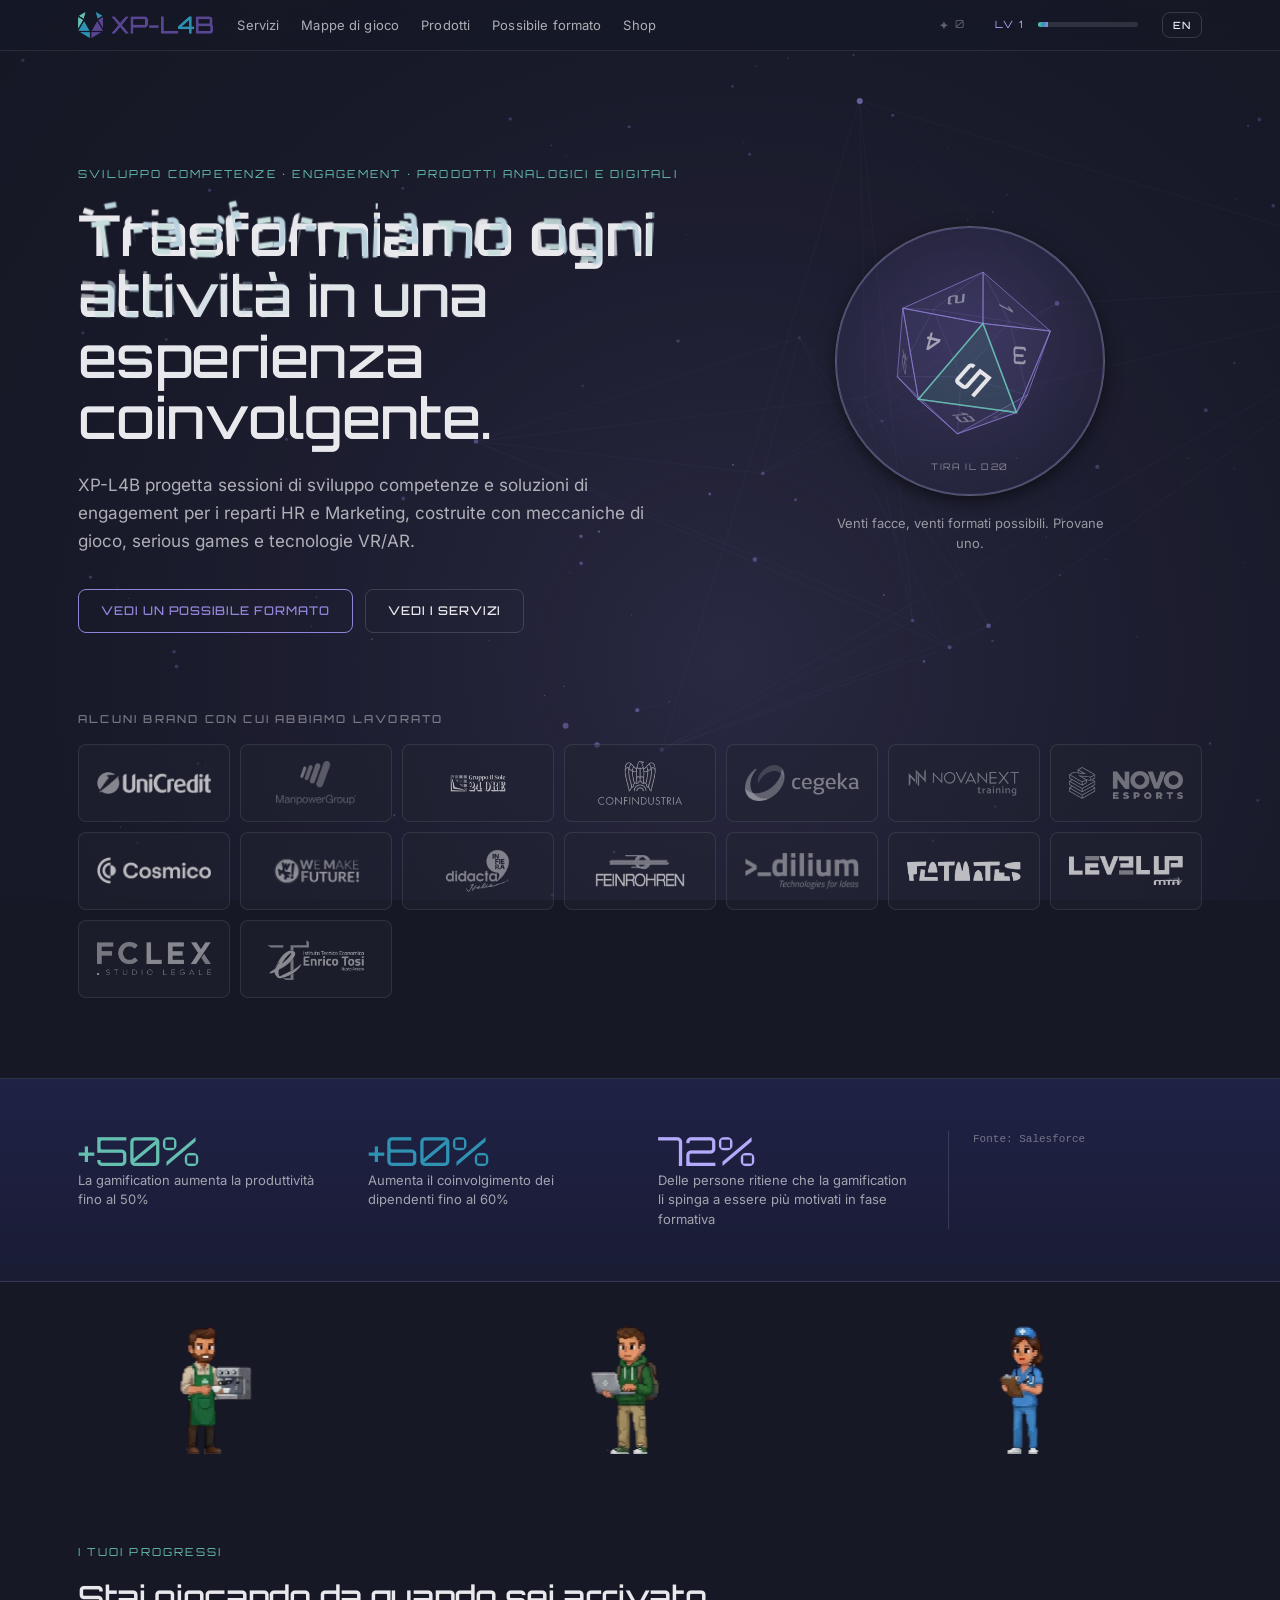
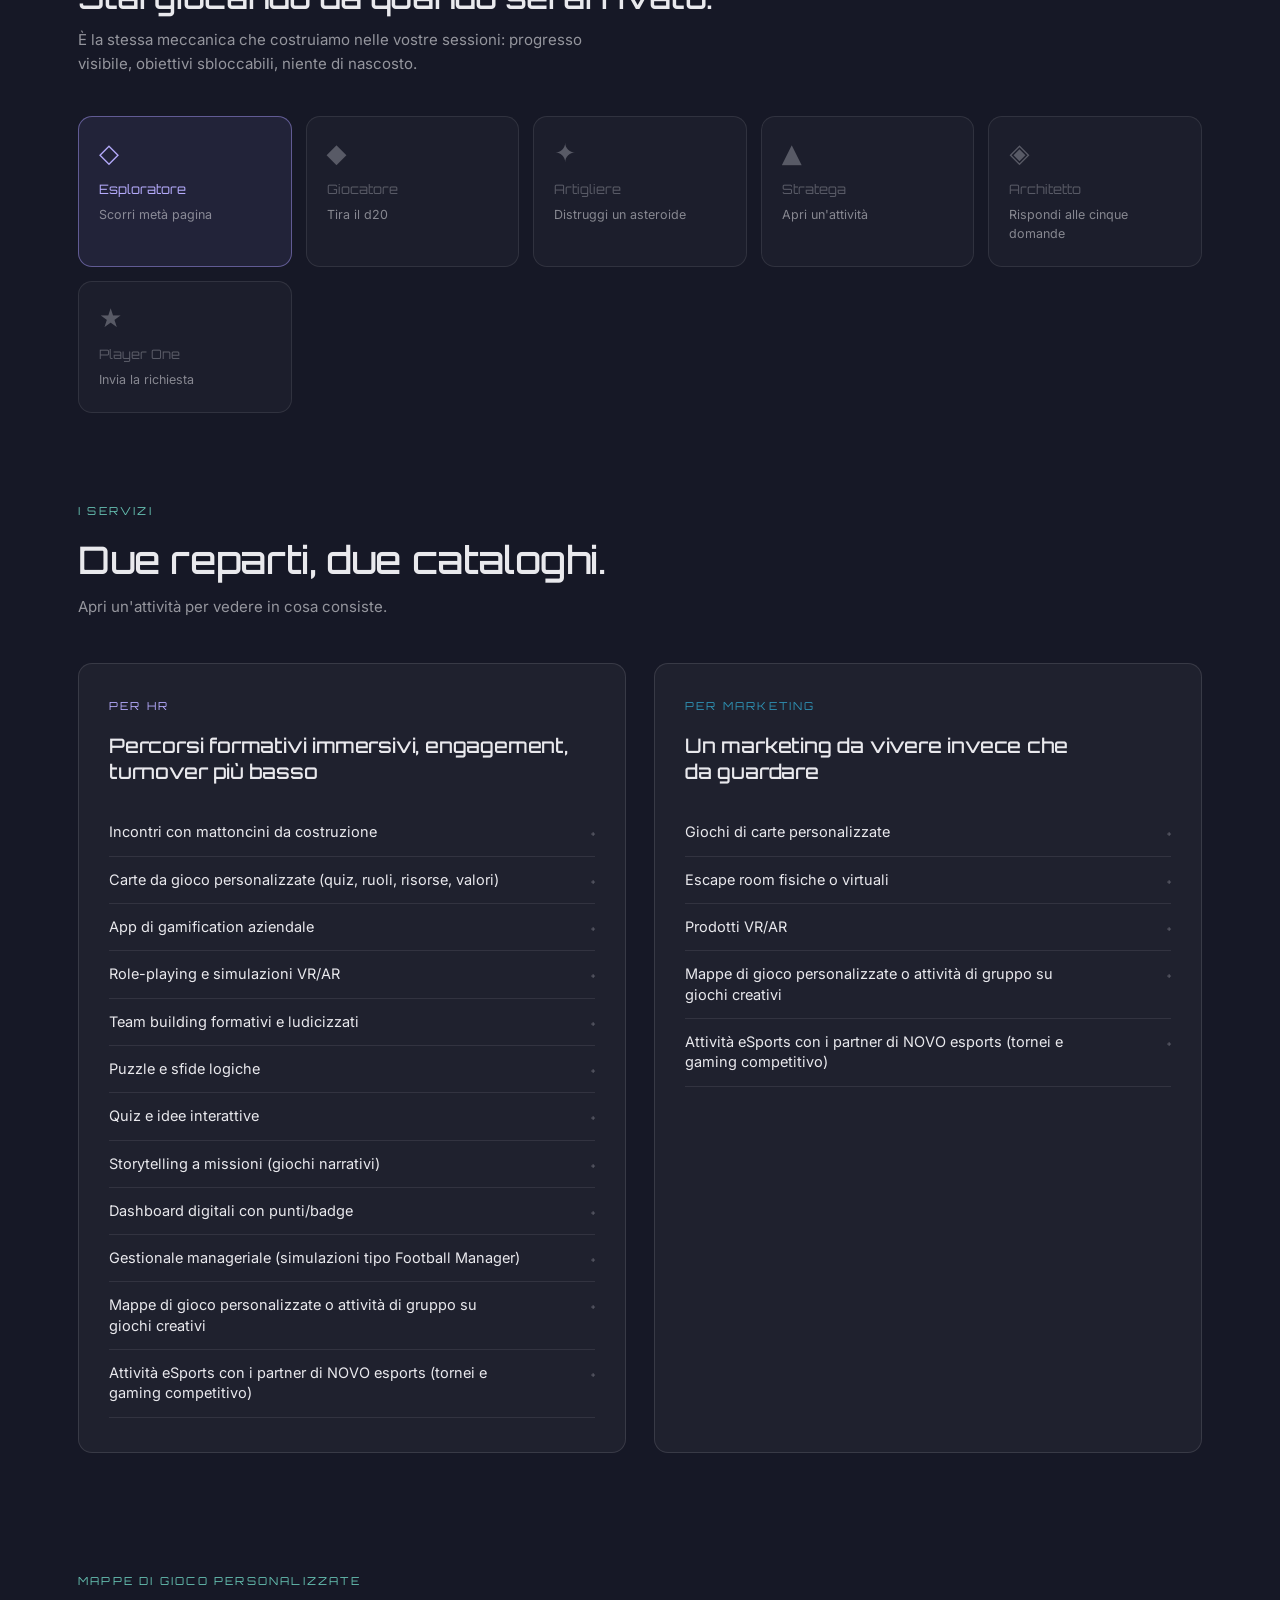
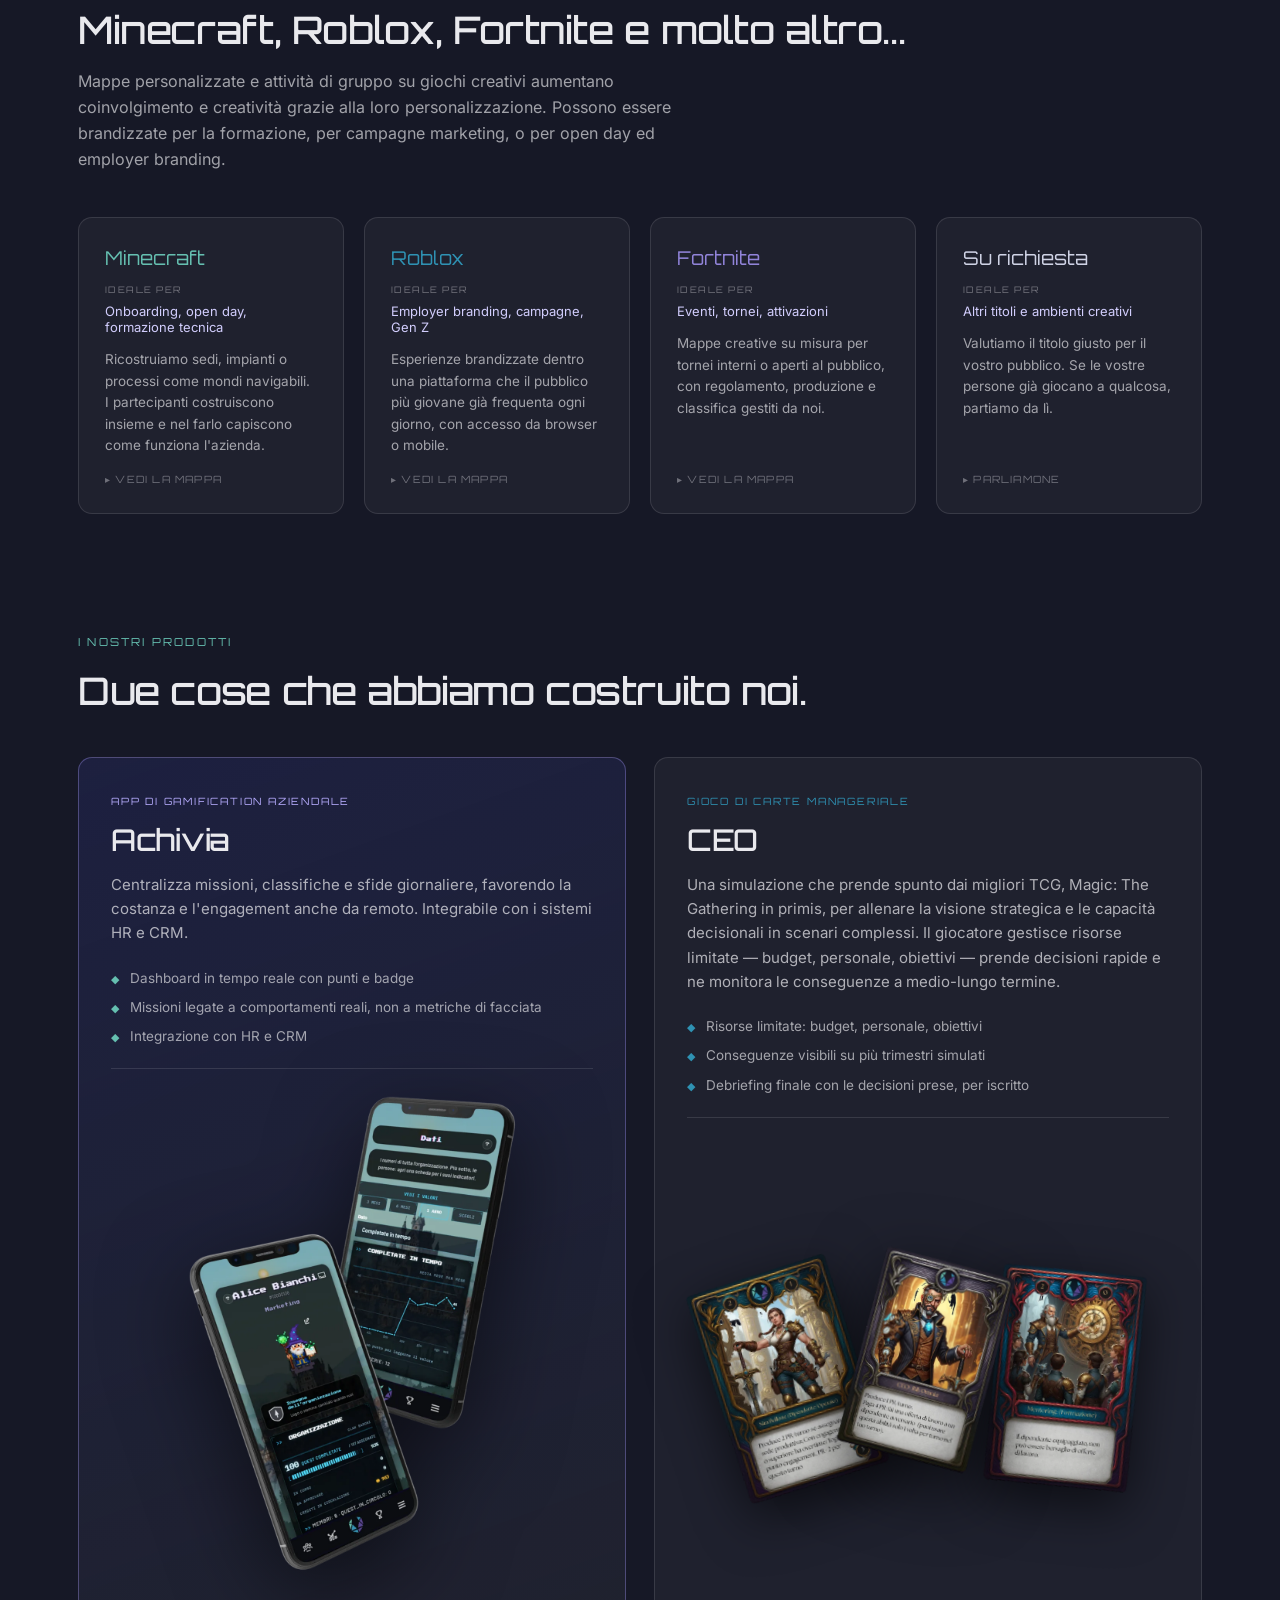
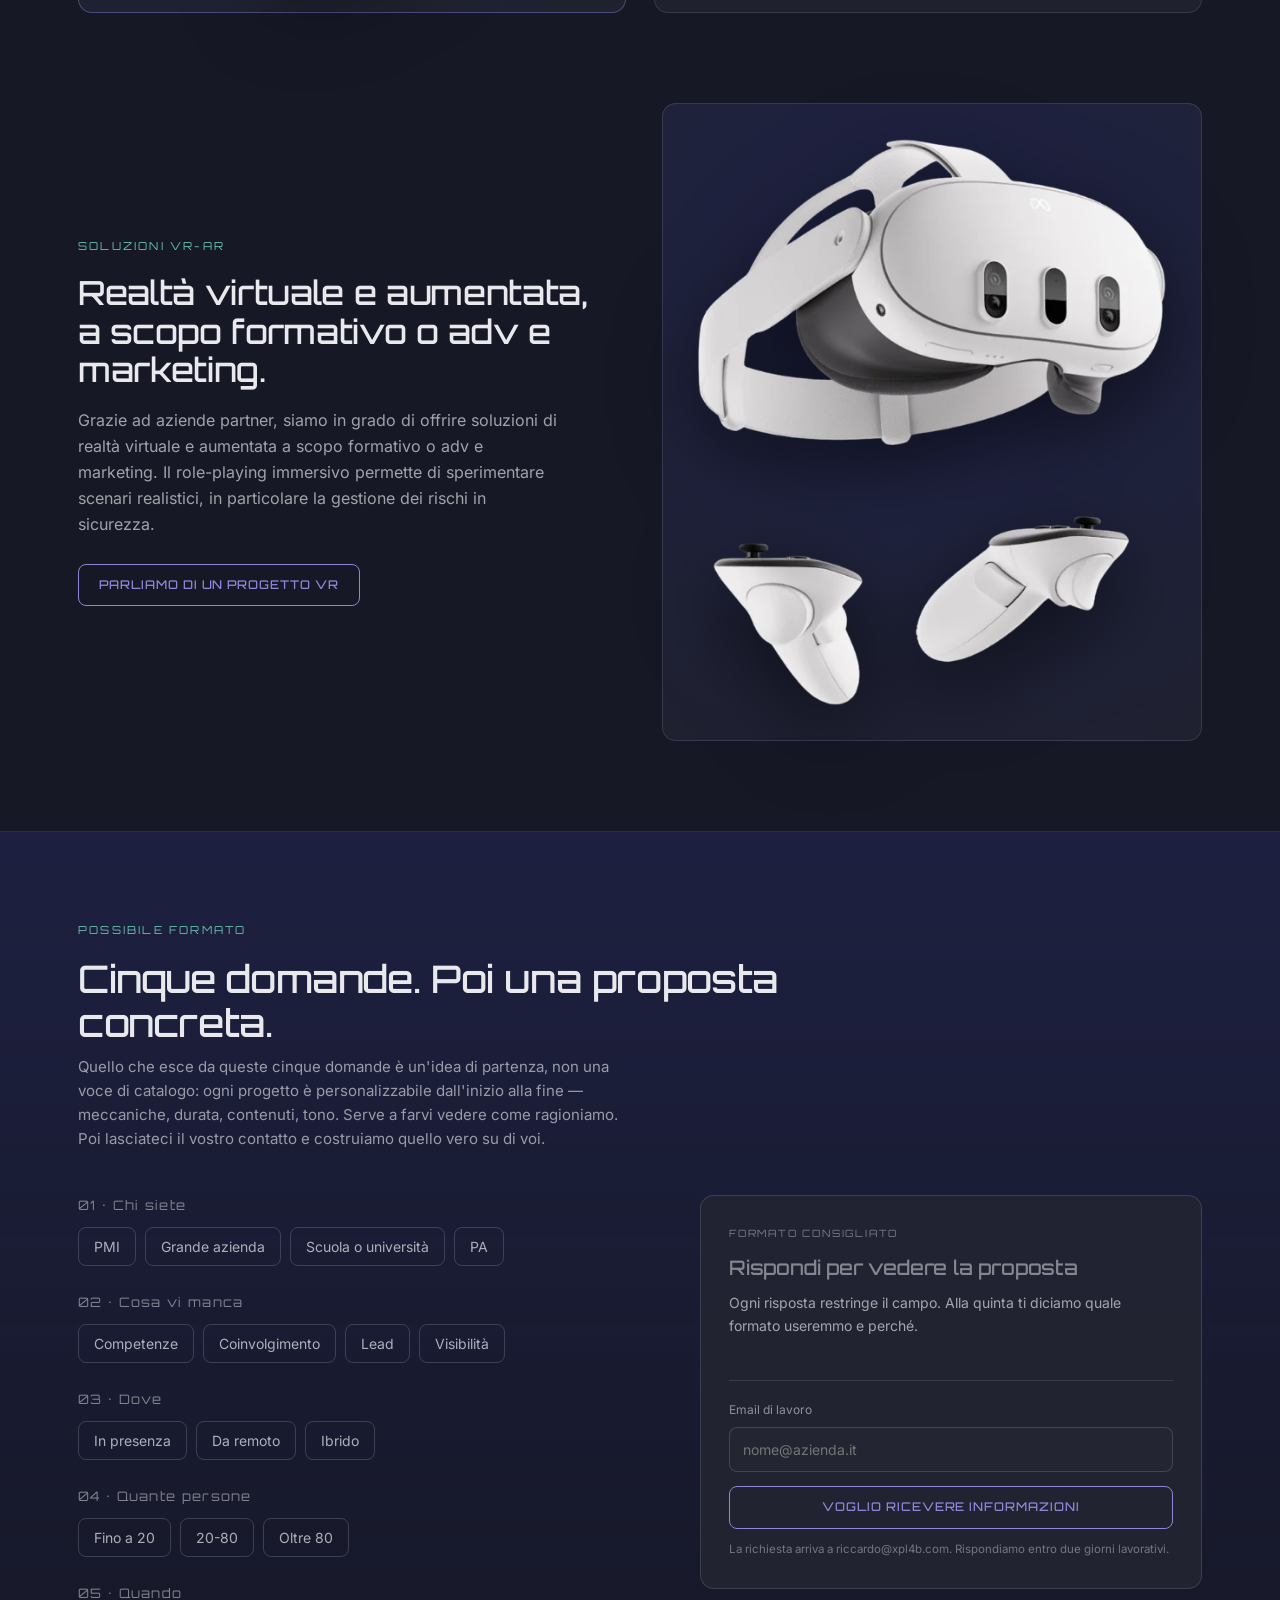
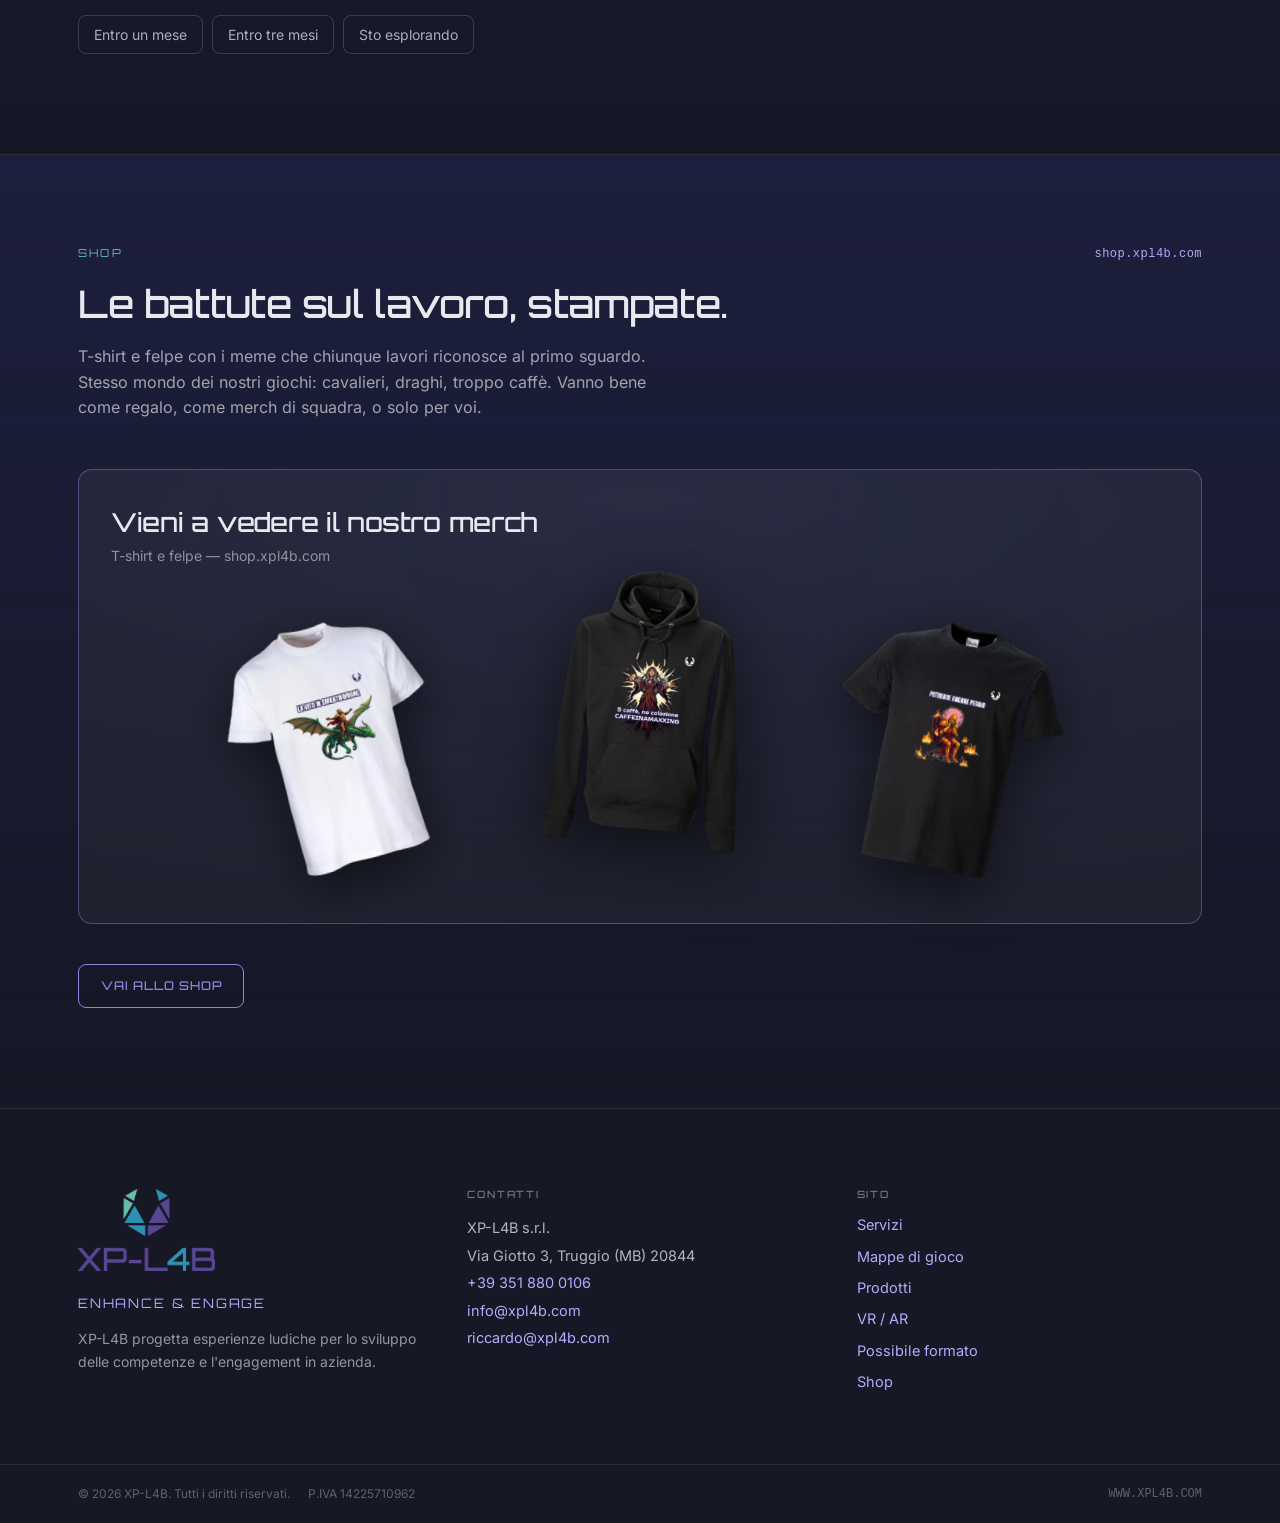
==== index.html @ 06a1249f "Su telefono i due cataloghi si aprono a fisarmonica Su una colonna sola i servizi sono diciassette v" ====
<!DOCTYPE html>
<html lang="it">
<head>
<meta charset="utf-8">
<meta name="viewport" content="width=device-width, initial-scale=1">
<title>XP-L4B — Trasformiamo ogni attività in una esperienza coinvolgente</title>
<meta name="description" content="XP-L4B progetta sessioni di sviluppo competenze e soluzioni di engagement per HR e Marketing, costruite con meccaniche di gioco, serious games e tecnologie VR/AR.">
<link rel="canonical" href="https://www.xpl4b.com/">
<meta property="og:type" content="website">
<meta property="og:url" content="https://www.xpl4b.com/">
<meta property="og:title" content="XP-L4B — Trasformiamo ogni attività in una esperienza coinvolgente">
<meta property="og:description" content="Sviluppo competenze ed engagement con meccaniche di gioco, serious games e tecnologie VR/AR, per HR e Marketing.">
<meta property="og:image" content="https://www.xpl4b.com/assets/logo-vert.png">
<meta name="theme-color" content="#161826">
<link rel="icon" href="assets/logo-vert.png" type="image/png">

<link rel="preload" href="assets/fonts/inter-latin.woff2" as="font" type="font/woff2" crossorigin>
<link rel="preload" href="assets/fonts/orbitron-latin.woff2" as="font" type="font/woff2" crossorigin>
<link rel="stylesheet" href="css/fonts.css?v=2026-09-08.14">
<link rel="stylesheet" href="css/nocturne.css?v=2026-09-08.14">
<link rel="stylesheet" href="css/site.css?v=2026-09-08.14">
<script type="module" src="js/main.js?v=2026-09-08.14"></script>
</head>
<body>

<script>
/* A stale copy of this page cannot be fixed by the ?v= on its own links —
   those only help once the new HTML has arrived. So the page asks the server
   what the current build is and, if it is older, reloads itself at a URL the
   cache has never seen. Once per session, so it can never loop. */
(function () {
  var BUILD = "2026-09-08.14";
  try {
    /* One attempt per session, whatever happens. Comparing the stored value
       against BUILD instead would loop forever when the reload still returns
       a cached page — which is exactly the case this exists for. */
    if (sessionStorage.getItem("xpl4b_reload_attempted")) return;
    fetch("version.txt?t=" + Date.now(), { cache: "no-store" })
      .then(function (r) { return r.ok ? r.text() : null; })
      .then(function (text) {
        if (!text) return;
        var live = (text.match(/build\s+(\S+)/) || [])[1];
        if (!live || live === BUILD) return;
        sessionStorage.setItem("xpl4b_reload_attempted", live);
        location.replace(location.pathname + "?b=" + encodeURIComponent(live) + location.hash);
      })
      .catch(function () {});
  } catch (e) {}
})();
</script>

<a class="skip-link" href="#main" data-en="Skip to content">Vai al contenuto</a>

<canvas id="bg-canvas" aria-hidden="true"></canvas>
<div id="asteroid-layer" aria-hidden="true"></div>

<header class="site-header">
  <div class="site-header__inner">
    <a class="site-header__brand" href="#main">
      <img src="assets/logo-oriz.png" width="2052" height="394" alt="XP-L4B">
    </a>

    <nav class="site-nav" aria-label="Principale">
      <a href="#cosa" data-en="Services">Servizi</a>
      <a href="#mappe" data-en="Game maps">Mappe di gioco</a>
      <a href="#prodotti" data-en="Products">Prodotti</a>
      <a href="#formato" data-en="Possible format">Possibile formato</a>
      <a href="#shop" data-en="Shop">Shop</a>
    </nav>

    <div class="hud" id="hud">
      <div class="hud__score" id="hud-score" title="asteroidi distrutti" data-en-title="asteroids destroyed">
        <span class="hud__score-glyph" aria-hidden="true">✦</span>
        <span class="hud__score-value" id="hud-score-value">0</span>
        <span class="visually-hidden" data-en="asteroids destroyed">asteroidi distrutti</span>
      </div>
      <span class="hud__level" id="hud-level">LV 1</span>
      <div class="hud__bar" role="progressbar" aria-valuemin="0" aria-valuemax="100" aria-valuenow="0" aria-label="Esperienza" data-en-aria-label="Experience">
        <div class="hud__bar-fill" id="hud-bar-fill"></div>
      </div>
    </div>

    <button type="button" class="btn btn-secondary lang-toggle" id="lang-toggle" lang="en">EN</button>
  </div>
</header>

<main id="main" class="page">

  <!-- ── Hero ────────────────────────────────────────────────────────── -->
  <section class="shell hero">
    <div class="hero__text">
      <p class="kicker kicker--mint" data-en="Skills development · Engagement · Analogue and digital products">SVILUPPO COMPETENZE · ENGAGEMENT · PRODOTTI ANALOGICI E DIGITALI</p>
      <h1 data-en="We turn every activity into an engaging experience.">Trasformiamo ogni attività in una esperienza coinvolgente.</h1>
      <p class="hero__lede" data-en="XP-L4B designs skills-development sessions and engagement solutions for HR and Marketing teams, built with game mechanics, serious games and VR/AR technology.">XP-L4B progetta sessioni di sviluppo competenze e soluzioni di engagement per i reparti HR e Marketing, costruite con meccaniche di gioco, serious games e tecnologie VR/AR.</p>
      <div class="hero__actions">
        <a href="#formato" class="btn btn-primary btn--display" data-en="See a possible format">VEDI UN POSSIBILE FORMATO</a>
        <a href="#cosa" class="btn btn-secondary btn--display" data-en="See the services">VEDI I SERVIZI</a>
      </div>
    </div>

    <div class="hero__die">
      <button type="button" class="die" id="die-button">
        <canvas id="die-canvas" aria-hidden="true"></canvas>
        <span class="die__label" data-en="roll the d20">TIRA IL D20</span>
      </button>
      <p class="die__quote" id="die-quote" role="status" data-en="Twenty faces, twenty possible formats. Try one.">Venti facce, venti formati possibili. Provane uno.</p>
    </div>
  </section>

  <!-- ── Partner ─────────────────────────────────────────────────────── -->
  <section class="shell partners" aria-labelledby="partners-title">
    <h2 class="kicker kicker--muted" id="partners-title" data-en="Some of the brands we have worked with">ALCUNI BRAND CON CUI ABBIAMO LAVORATO</h2>
    <ul class="partners__grid">
      <li class="partners__cell"><img src="assets/partner-07-mono.png" width="480" height="95" loading="lazy" decoding="async" alt="UniCredit"></li>
      <li class="partners__cell"><img src="assets/partner-11-mono.png" width="400" height="218" loading="lazy" decoding="async" alt="ManpowerGroup"></li>
      <li class="partners__cell"><img src="assets/partner-09-mono.png" width="480" height="340" loading="lazy" decoding="async" alt="Gruppo Il Sole 24 Ore"></li>
      <li class="partners__cell"><img src="assets/partner-08-mono.png" width="320" height="166" loading="lazy" decoding="async" alt="Confindustria"></li>
      <li class="partners__cell"><img src="assets/partner-04-mono.png" width="360" height="115" loading="lazy" decoding="async" alt="Cegeka"></li>
      <li class="partners__cell"><img src="assets/partner-00-mono.png" width="444" height="120" loading="lazy" decoding="async" alt="NOVANEXT training"></li>
      <li class="partners__cell"><img src="assets/partner-02-mono.png" width="400" height="113" loading="lazy" decoding="async" alt="NOVO esports"></li>
      <li class="partners__cell"><img src="assets/partner-05-mono.png" width="467" height="110" loading="lazy" decoding="async" alt="Cosmico"></li>
      <li class="partners__cell"><img src="assets/partner-06-mono.png" width="400" height="181" loading="lazy" decoding="async" alt="We Make Future"></li>
      <li class="partners__cell"><img src="assets/partner-10-mono.png" width="400" height="257" loading="lazy" decoding="async" alt="Didacta Italia"></li>
      <li class="partners__cell"><img src="assets/partner-03-mono.png" width="296" height="132" loading="lazy" decoding="async" alt="Feinrohren"></li>
      <li class="partners__cell"><img src="assets/partner-12-mono.png" width="480" height="160" loading="lazy" decoding="async" alt="Dilium"></li>
      <li class="partners__cell"><img src="assets/partner-01-mono-trim.png" width="194" height="35" loading="lazy" decoding="async" alt="Flatmates"></li>
      <li class="partners__cell"><img src="assets/partner-13-mono.png" width="386" height="99" loading="lazy" decoding="async" alt="Level Up MTA"></li>
      <li class="partners__cell"><img src="assets/partner-14-mono.png" width="400" height="115" loading="lazy" decoding="async" alt="FC LEX Studio Legale"></li>
      <li class="partners__cell"><img src="assets/partner-15-mono.png" width="331" height="150" loading="lazy" decoding="async" alt="ITE Enrico Tosi, Busto Arsizio"></li>
    </ul>
  </section>

  <!-- ── Dati ────────────────────────────────────────────────────────── -->
  <section class="stats" aria-label="Dati sulla gamification" data-en-aria-label="Gamification data">
    <div class="shell stats__grid">
      <div class="stat">
        <p class="stat__value stat__value--mint">+50%</p>
        <p class="stat__label" data-en="Gamification increases productivity by up to 50%">La gamification aumenta la produttività fino al 50%</p>
      </div>
      <div class="stat">
        <p class="stat__value stat__value--blue">+60%</p>
        <p class="stat__label" data-en="It increases employee engagement by up to 60%">Aumenta il coinvolgimento dei dipendenti fino al 60%</p>
      </div>
      <div class="stat">
        <p class="stat__value stat__value--accent">72%</p>
        <p class="stat__label" data-en="of people say gamification pushes them to be more motivated while training">Delle persone ritiene che la gamification li spinga a essere più motivati in fase formativa</p>
      </div>
      <div class="stat stat--source">
        <p data-en="Source: Salesforce">Fonte: Salesforce</p>
      </div>
    </div>
  </section>

  <!-- ── Il corteo che scorre ─────────────────────────────────────────
       Decorative: a row of workers that slides with the scroll. Populated by
       js/people-band.js, which leaves it hidden until the sprites exist. -->
  <section class="crowd" id="crowd" aria-hidden="true" hidden>
    <div class="crowd__track" id="crowd-track"></div>
  </section>

  <!-- ── Progressi ───────────────────────────────────────────────────── -->
  <section class="shell progress" id="progress" aria-labelledby="progress-title">
    <p class="kicker kicker--mint" data-en="Progress">I TUOI PROGRESSI</p>
    <h2 id="progress-title" data-en="You have been playing since you arrived.">Stai giocando da quando sei arrivato.</h2>
    <p class="section-lede" data-en="This is the same mechanic we build into your sessions: visible progress, unlockable objectives, nothing hidden.">È la stessa meccanica che costruiamo nelle vostre sessioni: progresso visibile, obiettivi sbloccabili, niente di nascosto.</p>
    <ul class="badges">
      <li class="badge" data-badge="scout">
        <span class="badge__glyph" aria-hidden="true">◇</span>
        <span class="badge__name" data-en="Explorer">Esploratore</span>
        <span class="badge__how" data-en="Scroll half the page">Scorri metà pagina</span>
        <span class="badge__state visually-hidden">bloccato</span>
      </li>
      <li class="badge" data-badge="roll">
        <span class="badge__glyph" aria-hidden="true">◆</span>
        <span class="badge__name" data-en="Player">Giocatore</span>
        <span class="badge__how" data-en="Roll the d20">Tira il d20</span>
        <span class="badge__state visually-hidden">bloccato</span>
      </li>
      <li class="badge" data-badge="ast">
        <span class="badge__glyph" aria-hidden="true">✦</span>
        <span class="badge__name" data-en="Gunner">Artigliere</span>
        <span class="badge__how" data-en="Destroy an asteroid">Distruggi un asteroide</span>
        <span class="badge__state visually-hidden">bloccato</span>
      </li>
      <li class="badge" data-badge="open">
        <span class="badge__glyph" aria-hidden="true">▲</span>
        <span class="badge__name" data-en="Strategist">Stratega</span>
        <span class="badge__how" data-en="Open an activity">Apri un'attività</span>
        <span class="badge__state visually-hidden">bloccato</span>
      </li>
      <li class="badge" data-badge="conf">
        <span class="badge__glyph" aria-hidden="true">◈</span>
        <span class="badge__name" data-en="Architect">Architetto</span>
        <span class="badge__how" data-en="Answer the five questions">Rispondi alle cinque domande</span>
        <span class="badge__state visually-hidden">bloccato</span>
      </li>
      <li class="badge" data-badge="send">
        <span class="badge__glyph" aria-hidden="true">★</span>
        <span class="badge__name">Player One</span>
        <span class="badge__how" data-en="Send the request">Invia la richiesta</span>
        <span class="badge__state visually-hidden">bloccato</span>
      </li>
    </ul>
  </section>

  <!-- ── Servizi ─────────────────────────────────────────────────────── -->
  <section class="shell services" id="cosa" aria-labelledby="services-title">
    <p class="kicker kicker--mint" data-en="Services">I SERVIZI</p>
    <h2 id="services-title" data-en="Two departments, two catalogues.">Due reparti, due cataloghi.</h2>
    <p class="section-lede" data-en="Open an activity to see what it involves.">Apri un'attività per vedere in cosa consiste.</p>

    <div class="services__grid">
      <article class="catalogue">
        <p class="kicker kicker--accent" data-en="For HR">PER HR</p>
        <h3 data-en="Immersive learning paths, engagement, lower pathological turnover">Percorsi formativi immersivi, engagement, turnover più basso</h3>

        <button type="button" class="catalogue__toggle" aria-expanded="false" aria-controls="cat-hr" hidden>
          <span data-en="12 activities">12 ATTIVITÀ</span>
          <span class="catalogue__toggle-tick" aria-hidden="true">+</span>
        </button>

        <div class="catalogue__body" id="cat-hr">
          <div class="accordion">
            <h4 class="accordion__item">
              <button type="button" class="accordion__trigger" aria-expanded="false" aria-controls="svc-lego">
                <span data-en="Sessions with building bricks">Incontri con mattoncini da costruzione</span>
                <span class="accordion__tick" aria-hidden="true">+</span>
              </button>
            </h4>
            <div class="accordion__panel" id="svc-lego" hidden>
              <p data-en="They foster creativity, help visualise abstract concepts, spark brainstorming and let everyone contribute regardless of how extroverted they are.">Favoriscono la creatività, aiutano a visualizzare concetti astratti, stimolano brainstorming e permettono a tutti di contribuire indipendentemente dai livelli di estroversione.</p>
            </div>

            <h4 class="accordion__item">
              <button type="button" class="accordion__trigger" aria-expanded="false" aria-controls="svc-carte">
                <span data-en="Custom playing cards (quizzes, roles, resources, values)">Carte da gioco personalizzate (quiz, ruoli, risorse, valori)</span>
                <span class="accordion__tick" aria-hidden="true">+</span>
              </button>
            </h4>
            <div class="accordion__panel" id="svc-carte" hidden>
              <p data-en="They make training sessions and workshops interactive, support scenario simulation and decision making, create competitive and cooperative dynamics and build strategic thinking and crisis handling.">Rendono interattive le sessioni di formazione o workshop, facilitano simulazioni di scenari e decision-making, creano dinamiche di gioco competitive e cooperative e formano pensiero strategico e gestione delle criticità.</p>
            </div>

            <h4 class="accordion__item">
              <button type="button" class="accordion__trigger" aria-expanded="false" aria-controls="svc-app">
                <span data-en="Corporate gamification app">App di gamification aziendale</span>
                <span class="accordion__tick" aria-hidden="true">+</span>
              </button>
            </h4>
            <div class="accordion__panel" id="svc-app" hidden>
              <p data-en="They centralise missions, leaderboards and daily challenges, supporting consistency and engagement even remotely; they integrate with HR and CRM.">Centralizzano missioni, classifiche e sfide giornaliere, favorendo la costanza e l'engagement anche da remoto; integrabili con HR e CRM.</p>
            </div>

            <h4 class="accordion__item">
              <button type="button" class="accordion__trigger" aria-expanded="false" aria-controls="svc-vr">
                <span data-en="VR/AR role play and simulations">Role-playing e simulazioni VR/AR</span>
                <span class="accordion__tick" aria-hidden="true">+</span>
              </button>
            </h4>
            <div class="accordion__panel" id="svc-vr" hidden>
              <p data-en="Beyond immersive training, they let people rehearse realistic scenarios, safety risk management in particular.">Oltre a formare in modo immersivo permettono di sperimentare scenari realistici, in particolare la gestione dei rischi in sicurezza.</p>
            </div>

            <h4 class="accordion__item">
              <button type="button" class="accordion__trigger" aria-expanded="false" aria-controls="svc-tb">
                <span data-en="Educational, gamified team building">Team building formativi e ludicizzati</span>
                <span class="accordion__tick" aria-hidden="true">+</span>
              </button>
            </h4>
            <div class="accordion__panel" id="svc-tb" hidden>
              <p data-en="Days where the group works on a shared objective under game rules, roles and constraints. These are not away-days: every mechanic is chosen to surface a specific behaviour — who decides under pressure, how information travels, what happens when resources run short. The closing debrief connects what happened in the game to what happens at the desk.">Giornate in cui il gruppo lavora su un obiettivo comune con regole, ruoli e vincoli di gioco. Non sono uscite ricreative: ogni meccanica è scelta per far emergere un comportamento preciso — chi prende decisioni sotto pressione, come circolano le informazioni, cosa accade quando le risorse non bastano. Il debriefing finale collega quello che è successo nel gioco a quello che succede in ufficio.</p>
            </div>

            <h4 class="accordion__item">
              <button type="button" class="accordion__trigger" aria-expanded="false" aria-controls="svc-puzzle">
                <span data-en="Puzzles and logic challenges">Puzzle e sfide logiche</span>
                <span class="accordion__tick" aria-hidden="true">+</span>
              </button>
            </h4>
            <div class="accordion__panel" id="svc-puzzle" hidden>
              <p data-en="They train critical thinking and problem solving, and work as meeting icebreakers or as part of innovation workshops.">Allenano il pensiero critico e il problem solving, possono essere usati come icebreaker nei meeting o come parte di workshop di innovazione.</p>
            </div>

            <h4 class="accordion__item">
              <button type="button" class="accordion__trigger" aria-expanded="false" aria-controls="svc-quiz">
                <span data-en="Quizzes and interactive ideas">Quiz e idee interattive</span>
                <span class="accordion__tick" aria-hidden="true">+</span>
              </button>
            </h4>
            <div class="accordion__panel" id="svc-quiz" hidden>
              <p data-en="They increase active participation during meetings and courses, give immediate feedback and involve the audience.">Aumentano la partecipazione attiva durante meeting e corsi, forniscono feedback immediato, coinvolgono il pubblico attivamente.</p>
            </div>

            <h4 class="accordion__item">
              <button type="button" class="accordion__trigger" aria-expanded="false" aria-controls="svc-story">
                <span data-en="Mission-based storytelling (narrative games)">Storytelling a missioni (giochi narrativi)</span>
                <span class="accordion__tick" aria-hidden="true">+</span>
              </button>
            </h4>
            <div class="accordion__panel" id="svc-story" hidden>
              <p data-en="They turn training or onboarding paths into journeys with stages and objectives, keeping motivation high.">Trasformano i percorsi di formazione o onboarding in “viaggi” con tappe e obiettivi, mantenendo alta la motivazione.</p>
            </div>

            <h4 class="accordion__item">
              <button type="button" class="accordion__trigger" aria-expanded="false" aria-controls="svc-dash">
                <span data-en="Digital dashboards with points and badges">Dashboard digitali con punti/badge</span>
                <span class="accordion__tick" aria-hidden="true">+</span>
              </button>
            </h4>
            <div class="accordion__panel" id="svc-dash" hidden>
              <p data-en="They track progress in real time, reward objectives met, show team progress and make individual growth clearer.">Monitorano in tempo reale l'avanzamento delle attività, premiano obiettivi raggiunti, visualizzano i progressi del team e rendono più chiara la crescita individuale.</p>
            </div>

            <h4 class="accordion__item">
              <button type="button" class="accordion__trigger" aria-expanded="false" aria-controls="svc-ceo">
                <span data-en="Management simulators (Football Manager style)">Gestionale manageriale (simulazioni tipo Football Manager)</span>
                <span class="accordion__tick" aria-hidden="true">+</span>
              </button>
            </h4>
            <div class="accordion__panel" id="svc-ceo" hidden>
              <p data-en="They train strategic vision and decision making in complex scenarios. The player handles limited resources (budget, staff, targets), makes fast calls and monitors the medium and long term consequences.">Permettono di allenare la visione strategica e le capacità decisionali in scenari complessi. Il giocatore deve gestire risorse limitate (budget, personale, obiettivi), prendere decisioni rapide e monitorarne le conseguenze a medio-lungo termine.</p>
            </div>

            <h4 class="accordion__item">
              <button type="button" class="accordion__trigger" aria-expanded="false" aria-controls="svc-mappe">
                <span data-en="Custom game maps or group activities on creative games">Mappe di gioco personalizzate o attività di gruppo su giochi creativi</span>
                <span class="accordion__tick" aria-hidden="true">+</span>
              </button>
            </h4>
            <div class="accordion__panel" id="svc-mappe" hidden>
              <p data-en="They increase engagement and creativity thanks to how far they can be personalised. They can be branded for marketing purposes or for open days and employer branding.">Aumentano coinvolgimento e creatività grazie alla loro personalizzazione. Possono essere brandizzate per l'azienda a scopo marketing o per open day e employer branding.</p>
            </div>

            <h4 class="accordion__item">
              <button type="button" class="accordion__trigger" aria-expanded="false" aria-controls="svc-esport">
                <span data-en="eSports activities with the NOVO esports partners (tournaments and competitive gaming)">Attività eSports con i partner di NOVO esports (tornei e gaming competitivo)</span>
                <span class="accordion__tick" aria-hidden="true">+</span>
              </button>
            </h4>
            <div class="accordion__panel" id="svc-esport" hidden>
              <p data-en="They create team building or public events through cooperative and competitive games, and develop soft skills such as fast communication, problem solving and situational leadership. They engage younger generations in particular, strengthen employer branding and are accessible remotely.">Creano team building o eventi aperti al pubblico attraverso giochi cooperativi e competitivi, sviluppano soft skill come comunicazione rapida, problem solving e leadership situazionale. Coinvolgono soprattutto le nuove generazioni, rafforzano l'employer branding e sono accessibili anche da remoto, favorendo accessibilità e partecipazione.</p>
            </div>
          </div>
        </div>
      </article>

      <article class="catalogue">
        <p class="kicker kicker--blue" data-en="For Marketing">PER MARKETING</p>
        <h3 data-en="Marketing to live, not to watch: branded games and immersive experiences">Un marketing da vivere invece che da guardare</h3>

        <button type="button" class="catalogue__toggle" aria-expanded="false" aria-controls="cat-mk" hidden>
          <span data-en="5 activities">5 ATTIVITÀ</span>
          <span class="catalogue__toggle-tick" aria-hidden="true">+</span>
        </button>

        <div class="catalogue__body" id="cat-mk">
          <div class="accordion">
            <h4 class="accordion__item">
              <button type="button" class="accordion__trigger" aria-expanded="false" aria-controls="svc-mcarte">
                <span data-en="Custom card games">Giochi di carte personalizzate</span>
                <span class="accordion__tick" aria-hidden="true">+</span>
              </button>
            </h4>
            <div class="accordion__panel" id="svc-mcarte" hidden>
              <p data-en="Cards are tangible, brandable and easy to share; they become gadgets and storytelling tools. They convey a company that makes its values concrete, helping virality and brand recall.">Le carte sono tangibili, brandizzabili e facilmente condivisibili, diventano gadget e storytelling tools. Trasmettono l'immagine di un'azienda che sa rendere concreti i valori, favorendo viralità e ricordo del brand.</p>
            </div>

            <h4 class="accordion__item">
              <button type="button" class="accordion__trigger" aria-expanded="false" aria-controls="svc-escape">
                <span data-en="Physical or virtual escape rooms">Escape room fisiche o virtuali</span>
                <span class="accordion__tick" aria-hidden="true">+</span>
              </button>
            </h4>
            <div class="accordion__panel" id="svc-escape" hidden>
              <p data-en="Memorable experiences with high narrative impact. Excellent for PR, events and internal or external communication.">Sono esperienze memorabili ad alto impatto narrativo. Ottime per PR, eventi e comunicazione interna/esterna.</p>
            </div>

            <h4 class="accordion__item">
              <button type="button" class="accordion__trigger" aria-expanded="false" aria-controls="svc-mvr">
                <span data-en="VR/AR products">Prodotti VR/AR</span>
                <span class="accordion__tick" aria-hidden="true">+</span>
              </button>
            </h4>
            <div class="accordion__panel" id="svc-mvr" hidden>
              <p data-en="They associate the brand with leading-edge technology and immersive content. Perfect for events and trade fairs, they strengthen the perception of innovation.">Associano il brand a tecnologie all'avanguardia e contenuti immersivi. Perfetti da raccontare in eventi e fiere, rafforzano la percezione di innovazione.</p>
            </div>

            <h4 class="accordion__item">
              <button type="button" class="accordion__trigger" aria-expanded="false" aria-controls="svc-mmappe">
                <span data-en="Custom game maps or group activities on creative games">Mappe di gioco personalizzate o attività di gruppo su giochi creativi</span>
                <span class="accordion__tick" aria-hidden="true">+</span>
              </button>
            </h4>
            <div class="accordion__panel" id="svc-mmappe" hidden>
              <p data-en="Brandable visual tools, perfect for corporate storytelling and for engaging younger generations.">Sono strumenti visivi brandizzabili, perfetti per storytelling aziendale e coinvolgimento delle nuove generazioni.</p>
            </div>

            <h4 class="accordion__item">
              <button type="button" class="accordion__trigger" aria-expanded="false" aria-controls="svc-mesport">
                <span data-en="eSports activities with the NOVO esports partners (tournaments and competitive gaming)">Attività eSports con i partner di NOVO esports (tornei e gaming competitivo)</span>
                <span class="accordion__tick" aria-hidden="true">+</span>
              </button>
            </h4>
            <div class="accordion__panel" id="svc-mesport" hidden>
              <p data-en="They speak Gen Z and Gen Alpha directly, strengthen employer branding and position the company as young and innovative. Internal or external tournaments generate viral content, PR and a sense of community.">Parlano direttamente al linguaggio Gen Z/Gen Alpha, rafforzano employer branding e posizionano l'azienda come giovane e innovativa. Tornei interni/esterni generano contenuti virali, PR e senso di community.</p>
            </div>
          </div>
        </div>
      </article>
    </div>
  </section>

  <!-- ── Mappe di gioco ──────────────────────────────────────────────── -->
  <section class="shell maps" id="mappe" aria-labelledby="maps-title">
    <p class="kicker kicker--mint" data-en="Custom game maps">MAPPE DI GIOCO PERSONALIZZATE</p>
    <h2 id="maps-title" data-en="Minecraft, Roblox, Fortnite and much more...">Minecraft, Roblox, Fortnite e molto altro...</h2>
    <p class="section-lede section-lede--wide" data-en="Custom maps and group activities on creative games increase engagement and creativity thanks to how far they can be personalised. They can be branded for training, for marketing campaigns, or for open days and employer branding.">Mappe personalizzate e attività di gruppo su giochi creativi aumentano coinvolgimento e creatività grazie alla loro personalizzazione. Possono essere brandizzate per la formazione, per campagne marketing, o per open day ed employer branding.</p>

    <div class="maps__grid">
      <button type="button" class="map-card" data-map="minecraft" data-path="minecraft" data-image="assets/map-minecraft.jpg" data-file="corporate_town.mcworld" aria-controls="map-viewer" aria-expanded="false">
        <span class="map-card__name" style="--map-color: var(--brand-mint)">Minecraft</span>
        <span class="kicker kicker--tiny" data-en="Ideal for">IDEALE PER</span>
        <span class="map-card__use" data-en="Onboarding, open days, technical training">Onboarding, open day, formazione tecnica</span>
        <span class="map-card__body" data-en="We rebuild sites, plants or processes as navigable worlds. Participants build together and, in doing so, understand how the company works.">Ricostruiamo sedi, impianti o processi come mondi navigabili. I partecipanti costruiscono insieme e nel farlo capiscono come funziona l'azienda.</span>
        <span class="map-card__cue">▸ VEDI LA MAPPA</span>
      </button>

      <button type="button" class="map-card" data-map="roblox" data-path="roblox" data-image="assets/map-roblox.jpg" data-file="business_district.rbxl" aria-controls="map-viewer" aria-expanded="false">
        <span class="map-card__name" style="--map-color: var(--brand-blue)">Roblox</span>
        <span class="kicker kicker--tiny" data-en="Ideal for">IDEALE PER</span>
        <span class="map-card__use" data-en="Employer branding, campaigns, Gen Z">Employer branding, campagne, Gen Z</span>
        <span class="map-card__body" data-en="Branded experiences inside a platform younger audiences already use daily, reachable from browser or mobile.">Esperienze brandizzate dentro una piattaforma che il pubblico più giovane già frequenta ogni giorno, con accesso da browser o mobile.</span>
        <span class="map-card__cue">▸ VEDI LA MAPPA</span>
      </button>

      <button type="button" class="map-card" data-map="fortnite" data-path="fortnite" data-image="assets/map-fortnite.jpg" data-file="corporate_cove.island" aria-controls="map-viewer" aria-expanded="false">
        <span class="map-card__name" style="--map-color: var(--color-accent)">Fortnite</span>
        <span class="kicker kicker--tiny" data-en="Ideal for">IDEALE PER</span>
        <span class="map-card__use" data-en="Events, tournaments, activations">Eventi, tornei, attivazioni</span>
        <span class="map-card__body" data-en="Custom creative maps for internal or public tournaments, with rules, production and leaderboard handled by us.">Mappe creative su misura per tornei interni o aperti al pubblico, con regolamento, produzione e classifica gestiti da noi.</span>
        <span class="map-card__cue">▸ VEDI LA MAPPA</span>
      </button>

      <button type="button" class="map-card" data-map="altro" data-path="su richiesta" data-file="custom_request" aria-controls="map-viewer" aria-expanded="false">
        <span class="map-card__name" style="--map-color: var(--color-neutral-300)" data-en="On request">Su richiesta</span>
        <span class="kicker kicker--tiny" data-en="Ideal for">IDEALE PER</span>
        <span class="map-card__use" data-en="Other titles and creative environments">Altri titoli e ambienti creativi</span>
        <span class="map-card__body" data-en="We assess the right title for your audience. If your people already play something, we start there.">Valutiamo il titolo giusto per il vostro pubblico. Se le vostre persone già giocano a qualcosa, partiamo da lì.</span>
        <span class="map-card__cue">▸ PARLIAMONE</span>
      </button>
    </div>

    <div class="viewer" id="map-viewer" hidden>
      <div class="viewer__bar">
        <div class="viewer__dots" aria-hidden="true">
          <span></span><span></span><span class="viewer__dot--live"></span>
        </div>
        <p class="viewer__path" id="viewer-path">xpl4b://maps/</p>
        <p class="viewer__status" id="viewer-status" role="status">IN ATTESA</p>
      </div>
      <div class="viewer__stage">
        <canvas id="map-canvas"></canvas>
        <div class="viewer__ask" id="viewer-ask" hidden>
          <p data-en="Tell us what your people already play.">Dicci a cosa giocano già le vostre persone.</p>
          <a href="#formato" class="btn btn-primary btn--display btn--small" data-en="See a possible format">VEDI UN POSSIBILE FORMATO</a>
        </div>
      </div>
    </div>
  </section>

  <!-- ── Prodotti ────────────────────────────────────────────────────── -->
  <section class="shell products" id="prodotti" aria-labelledby="products-title">
    <p class="kicker kicker--mint" data-en="Our products">I NOSTRI PRODOTTI</p>
    <h2 id="products-title" data-en="Two things we built ourselves.">Due cose che abbiamo costruito noi.</h2>

    <div class="products__grid">
      <article class="product product--featured">
        <p class="kicker kicker--accent kicker--tight" data-en="Corporate gamification app">APP DI GAMIFICATION AZIENDALE</p>
        <h3 class="product__name">Achivia</h3>
        <p class="product__body" data-en="Missions, leaderboards and daily challenges in one place, so consistency and engagement hold up even remotely. It integrates with HR and CRM systems.">Centralizza missioni, classifiche e sfide giornaliere, favorendo la costanza e l'engagement anche da remoto. Integrabile con i sistemi HR e CRM.</p>
        <ul class="product__points product__points--mint">
          <li data-en="Real-time dashboards with points and badges">Dashboard in tempo reale con punti e badge</li>
          <li data-en="Missions tied to real behaviours, not vanity metrics">Missioni legate a comportamenti reali, non a metriche di facciata</li>
          <li data-en="HR and CRM integration">Integrazione con HR e CRM</li>
        </ul>
        <div class="product__media">
          <picture>
            <source srcset="assets/achivia-mockup.webp" type="image/webp">
            <img src="assets/achivia-mockup.png" width="880" height="1260" loading="lazy" decoding="async" class="product__mockup" alt="Achivia — schermate dell'app" data-en-alt="Achivia — app screens">
          </picture>
        </div>
      </article>

      <article class="product">
        <p class="kicker kicker--blue kicker--tight" data-en="Management card game">GIOCO DI CARTE MANAGERIALE</p>
        <h3 class="product__name">CEO</h3>
        <p class="product__body" data-en="A simulation that takes its cues from the best trading card games, Magic: The Gathering above all, to train strategic vision and decision making in complex scenarios. The player handles limited resources — budget, staff, targets — makes fast calls and watches the medium and long term consequences.">Una simulazione che prende spunto dai migliori TCG, Magic: The Gathering in primis, per allenare la visione strategica e le capacità decisionali in scenari complessi. Il giocatore gestisce risorse limitate — budget, personale, obiettivi — prende decisioni rapide e ne monitora le conseguenze a medio-lungo termine.</p>
        <ul class="product__points product__points--blue">
          <li data-en="Limited resources: budget, staff, targets">Risorse limitate: budget, personale, obiettivi</li>
          <li data-en="Consequences visible over several simulated quarters">Conseguenze visibili su più trimestri simulati</li>
          <li data-en="Debriefing with the decisions taken, in writing">Debriefing finale con le decisioni prese, per iscritto</li>
        </ul>
        <div class="product__media product__media--fan">
          <picture>
            <source srcset="assets/ceo-card-1.webp" type="image/webp">
            <img src="assets/ceo-card-1.png" width="428" height="604" loading="lazy" decoding="async" class="card-fan__item card-fan__item--left" alt="CEO — carta Nira Bullone" data-en-alt="CEO — Nira Bullone card">
          </picture>
          <picture>
            <source srcset="assets/ceo-card-2.webp" type="image/webp">
            <img src="assets/ceo-card-2.png" width="520" height="652" loading="lazy" decoding="async" class="card-fan__item card-fan__item--centre" alt="CEO — carta CEO Rik Omnia" data-en-alt="CEO — CEO Rik Omnia card">
          </picture>
          <picture>
            <source srcset="assets/ceo-card-6.webp" type="image/webp">
            <img src="assets/ceo-card-6.png" width="432" height="608" loading="lazy" decoding="async" class="card-fan__item card-fan__item--right" alt="CEO — carta Mentoring" data-en-alt="CEO — Mentoring card">
          </picture>
        </div>
      </article>
    </div>
  </section>

  <!-- ── VR / AR ─────────────────────────────────────────────────────── -->
  <section class="shell vr" id="vr" aria-labelledby="vr-title">
    <div class="vr__text">
      <p class="kicker kicker--mint" data-en="VR / AR solutions">SOLUZIONI VR-AR</p>
      <h2 id="vr-title" data-en="Virtual and augmented reality, for training or for advertising.">Realtà virtuale e aumentata, a scopo formativo o adv e marketing.</h2>
      <p class="section-lede" data-en="Through our partner companies we can deliver virtual and augmented reality solutions for training purposes or for advertising and marketing. Immersive role play lets people rehearse realistic scenarios, safety risk management in particular.">Grazie ad aziende partner, siamo in grado di offrire soluzioni di realtà virtuale e aumentata a scopo formativo o adv e marketing. Il role-playing immersivo permette di sperimentare scenari realistici, in particolare la gestione dei rischi in sicurezza.</p>
      <a href="#formato" class="btn btn-primary btn--display" data-en="Talk about a VR project">PARLIAMO DI UN PROGETTO VR</a>
    </div>
    <div class="vr__media">
      <picture>
        <source srcset="assets/vr-headset.webp" type="image/webp">
        <img src="assets/vr-headset.png" width="542" height="655" loading="lazy" decoding="async" alt="Visore per realtà virtuale con i due controller" data-en-alt="A virtual reality headset with its two controllers">
      </picture>
    </div>
  </section>

  <!-- ── Possibile formato ───────────────────────────────────────────── -->
  <section class="format" id="formato" aria-labelledby="format-title">
    <div class="shell">
      <p class="kicker kicker--mint" data-en="Possible format">POSSIBILE FORMATO</p>
      <h2 id="format-title" data-en="Five questions. Then a concrete proposal.">Cinque domande. Poi una proposta concreta.</h2>
      <p class="section-lede" data-en="What comes out of these five questions is a starting idea, not a catalogue item: every project is customised from beginning to end — mechanics, duration, content, tone. Use it to see how we reason, then leave us your address and we build the real thing around you.">Quello che esce da queste cinque domande è un'idea di partenza, non una voce di catalogo: ogni progetto è personalizzabile dall'inizio alla fine — meccaniche, durata, contenuti, tono. Serve a farvi vedere come ragioniamo. Poi lasciateci il vostro contatto e costruiamo quello vero su di voi.</p>

      <form class="format__layout" id="format-form" novalidate>
        <div class="questions">
          <fieldset class="question" data-question="01">
            <legend class="question__label"><span class="question__num">01</span> · <span data-en="Who you are">Chi siete</span></legend>
            <div class="question__options">
              <button type="button" class="chip" data-value="PMI" data-en="SME" aria-pressed="false">PMI</button>
              <button type="button" class="chip" data-value="Grande azienda" data-en="Large company" aria-pressed="false">Grande azienda</button>
              <button type="button" class="chip" data-value="Scuola o università" data-en="School or university" aria-pressed="false">Scuola o università</button>
              <button type="button" class="chip" data-value="PA" data-en="Public sector" aria-pressed="false">PA</button>
            </div>
          </fieldset>

          <fieldset class="question" data-question="02">
            <legend class="question__label"><span class="question__num">02</span> · <span data-en="What you are missing">Cosa vi manca</span></legend>
            <div class="question__options">
              <button type="button" class="chip" data-value="Competenze" data-en="Skills" aria-pressed="false">Competenze</button>
              <button type="button" class="chip" data-value="Coinvolgimento" data-en="Engagement" aria-pressed="false">Coinvolgimento</button>
              <button type="button" class="chip" data-value="Lead" data-en="Leads" aria-pressed="false">Lead</button>
              <button type="button" class="chip" data-value="Visibilità" data-en="Visibility" aria-pressed="false">Visibilità</button>
            </div>
          </fieldset>

          <fieldset class="question" data-question="03">
            <legend class="question__label"><span class="question__num">03</span> · <span data-en="Where">Dove</span></legend>
            <div class="question__options">
              <button type="button" class="chip" data-value="In presenza" data-en="On site" aria-pressed="false">In presenza</button>
              <button type="button" class="chip" data-value="Da remoto" data-en="Remote" aria-pressed="false">Da remoto</button>
              <button type="button" class="chip" data-value="Ibrido" data-en="Hybrid" aria-pressed="false">Ibrido</button>
            </div>
          </fieldset>

          <fieldset class="question" data-question="04">
            <legend class="question__label"><span class="question__num">04</span> · <span data-en="How many people">Quante persone</span></legend>
            <div class="question__options">
              <button type="button" class="chip" data-value="Fino a 20" data-en="Up to 20" aria-pressed="false">Fino a 20</button>
              <button type="button" class="chip" data-value="20-80" data-en="20-80" aria-pressed="false">20-80</button>
              <button type="button" class="chip" data-value="Oltre 80" data-en="Over 80" aria-pressed="false">Oltre 80</button>
            </div>
          </fieldset>

          <fieldset class="question" data-question="05">
            <legend class="question__label"><span class="question__num">05</span> · <span data-en="When">Quando</span></legend>
            <div class="question__options">
              <button type="button" class="chip" data-value="Entro un mese" data-en="Within a month" aria-pressed="false">Entro un mese</button>
              <button type="button" class="chip" data-value="Entro tre mesi" data-en="Within three months" aria-pressed="false">Entro tre mesi</button>
              <button type="button" class="chip" data-value="Sto esplorando" data-en="Just exploring" aria-pressed="false">Sto esplorando</button>
            </div>
          </fieldset>
        </div>

        <aside class="recommendation">
          <p class="kicker kicker--muted kicker--tight" data-en="Recommended format">FORMATO CONSIGLIATO</p>
          <h3 class="recommendation__title" id="rec-title" data-en="Answer to see the proposal">Rispondi per vedere la proposta</h3>
          <p class="recommendation__body" id="rec-body" data-en="Each answer narrows it down. At the fifth we tell you which format we would use and why.">Ogni risposta restringe il campo. Alla quinta ti diciamo quale formato useremmo e perché.</p>

          <div class="recommendation__rule" aria-hidden="true"></div>

          <label class="recommendation__label" for="email" data-en="Work email">Email di lavoro</label>
          <input type="email" class="input" id="email" name="email" autocomplete="email" required placeholder="nome@azienda.it" data-en-placeholder="name@company.com">
          <p class="recommendation__error" id="form-error" role="alert" hidden></p>

          <button type="submit" class="btn btn-primary btn-block btn--display" id="format-submit" data-en="I want more information" data-en-sent="Request sent" data-it-sent="Richiesta inviata">VOGLIO RICEVERE INFORMAZIONI</button>
          <p class="recommendation__note" data-en="The request reaches riccardo@xpl4b.com. We reply within two working days.">La richiesta arriva a riccardo@xpl4b.com. Rispondiamo entro due giorni lavorativi.</p>
        </aside>
      </form>
    </div>
  </section>

  <!-- ── Shop ────────────────────────────────────────────────────────── -->
  <section class="shop" id="shop" aria-labelledby="shop-title">
    <div class="shell">
      <div class="shop__head">
        <p class="kicker kicker--mint">SHOP</p>
        <a href="https://shop.xpl4b.com/" target="_blank" rel="noopener" class="shop__link">shop.xpl4b.com</a>
      </div>
      <h2 id="shop-title" data-en="The office jokes, printed.">Le battute sul lavoro, stampate.</h2>
      <p class="section-lede section-lede--wide" data-en="T-shirts and hoodies with the memes anyone who works recognises straight away. Same world as our games: knights, dragons, too much coffee. Good as a gift, as team merch, or just for yourself.">T-shirt e felpe con i meme che chiunque lavori riconosce al primo sguardo. Stesso mondo dei nostri giochi: cavalieri, draghi, troppo caffè. Vanno bene come regalo, come merch di squadra, o solo per voi.</p>

      <a href="https://shop.xpl4b.com/" target="_blank" rel="noopener" class="merch">
        <h3 class="merch__title" data-en="Come and see our merch">Vieni a vedere il nostro merch</h3>
        <p class="merch__sub" data-en="T-shirts and hoodies — shop.xpl4b.com">T-shirt e felpe — shop.xpl4b.com</p>
        <div class="merch__fan">
          <picture>
            <source srcset="assets/shop-tee-dragon.webp" type="image/webp">
            <img src="assets/shop-tee-dragon.png" width="569" height="696" loading="lazy" decoding="async" class="merch__item merch__item--left" alt="T-shirt bianca con drago e cavaliere: la vita in smartworking" data-en-alt="White t-shirt with a dragon and a knight: working from home">
          </picture>
          <picture>
            <source srcset="assets/shop-hoodie-caffeina.webp" type="image/webp">
            <img src="assets/shop-hoodie-caffeina.png" width="520" height="758" loading="lazy" decoding="async" class="merch__item merch__item--centre" alt="Felpa nera: 5 caffè, no colazione — CAFFEINAMAXXING" data-en-alt="Black hoodie: 5 coffees, no breakfast — CAFFEINAMAXXING">
          </picture>
          <picture>
            <source srcset="assets/shop-tee-peggio.webp" type="image/webp">
            <img src="assets/shop-tee-peggio.png" width="677" height="748" loading="lazy" decoding="async" class="merch__item merch__item--right" alt="T-shirt nera con cavaliere tra le fiamme: potrebbe andare peggio" data-en-alt="Black t-shirt with a knight in the flames: it could be worse">
          </picture>
        </div>
      </a>

      <a href="https://shop.xpl4b.com/" target="_blank" rel="noopener" class="btn btn-primary btn--display" data-en="Go to the shop">VAI ALLO SHOP</a>
    </div>
  </section>
</main>

<!-- ── Contatti ──────────────────────────────────────────────────────── -->
<footer class="site-footer" id="contatti">
  <div class="shell site-footer__grid">
    <div>
      <img src="assets/logo-vert.png" width="1393" height="831" loading="lazy" decoding="async" class="site-footer__logo" alt="XP-L4B">
      <p class="site-footer__payoff">ENHANCE &amp; ENGAGE</p>
      <p class="site-footer__about" data-en="XP-L4B designs game-based experiences for corporate skills development and engagement.">XP-L4B progetta esperienze ludiche per lo sviluppo delle competenze e l'engagement in azienda.</p>
    </div>

    <div>
      <h2 class="kicker kicker--muted kicker--tight" data-en="Contact">CONTATTI</h2>
      <address class="site-footer__contact">
        <span>XP-L4B s.r.l.</span>
        <span>Via Giotto 3, Truggio (MB) 20844</span>
        <a href="tel:+393518800106">+39 351 880 0106</a>
        <a href="mailto:info@xpl4b.com">info@xpl4b.com</a>
        <a href="mailto:riccardo@xpl4b.com">riccardo@xpl4b.com</a>
      </address>
    </div>

    <div>
      <h2 class="kicker kicker--muted kicker--tight" data-en="Site">SITO</h2>
      <nav class="site-footer__nav" aria-label="Sezioni del sito" data-en-aria-label="Site sections">
        <a href="#cosa" data-en="Services">Servizi</a>
        <a href="#mappe" data-en="Game maps">Mappe di gioco</a>
        <a href="#prodotti" data-en="Products">Prodotti</a>
        <a href="#vr">VR / AR</a>
        <a href="#formato" data-en="Possible format">Possibile formato</a>
        <a href="#shop" data-en="Shop">Shop</a>
      </nav>
    </div>
  </div>

  <div class="site-footer__legal">
    <div class="shell site-footer__legal-inner">
      <p><span data-en="© 2026 XP-L4B. All rights reserved.">© 2026 XP-L4B. Tutti i diritti riservati.</span> <span>P.IVA 14225710962</span></p>
      <p class="site-footer__domain">WWW.XPL4B.COM</p>
    </div>
  </div>
</footer>

<div class="toast" id="toast" role="status" aria-live="polite" hidden>
  <span class="toast__glyph" id="toast-glyph" aria-hidden="true"></span>
  <div>
    <p class="toast__kicker" id="toast-kicker"></p>
    <p class="toast__text" id="toast-text"></p>
  </div>
</div>

</body>
</html>
---- css/fonts.css ----
/* Self-hosted web fonts.

   Inter carries the interface and body copy; Orbitron is the XP-L4B display
   face from the brand book. Both are served from this origin rather than from
   a font CDN: one fewer third party, no cross-origin round trip before first
   paint, and nothing about a visitor leaves the site to fetch a typeface.

   Both are variable fonts, so one file per family covers every weight the page
   uses. Latin and latin-ext only — enough for Italian and English; Orbitron
   ships latin alone, which carries the accented vowels Italian needs.

   Regenerate by re-fetching the Google Fonts CSS and the .woff2 files it
   points at into assets/fonts/. */

@font-face {
  font-family: 'Inter';
  font-style: normal;
  font-weight: 100 900;
  font-display: swap;
  src: url(../assets/fonts/inter-latin.woff2) format('woff2');
  unicode-range: U+0000-00FF, U+0131, U+0152-0153, U+02BB-02BC, U+02C6, U+02DA, U+02DC, U+0304, U+0308, U+0329, U+2000-206F, U+20AC, U+2122, U+2191, U+2193, U+2212, U+2215, U+FEFF, U+FFFD;
}

@font-face {
  font-family: 'Inter';
  font-style: normal;
  font-weight: 100 900;
  font-display: swap;
  src: url(../assets/fonts/inter-latin-ext.woff2) format('woff2');
  unicode-range: U+0100-02BA, U+02BD-02C5, U+02C7-02CC, U+02CE-02D7, U+02DD-02FF, U+0304, U+0308, U+0329, U+1D00-1DBF, U+1E00-1E9F, U+1EF2-1EFF, U+2020, U+20A0-20AB, U+20AD-20C0, U+2113, U+2C60-2C7F, U+A720-A7FF;
}

@font-face {
  font-family: 'Orbitron';
  font-style: normal;
  font-weight: 100 900;
  font-display: swap;
  src: url(../assets/fonts/orbitron-latin.woff2) format('woff2');
  unicode-range: U+0000-00FF, U+0131, U+0152-0153, U+02BB-02BC, U+02C6, U+02DA, U+02DC, U+0304, U+0308, U+0329, U+2000-206F, U+20AC, U+2122, U+2191, U+2193, U+2212, U+2215, U+FEFF, U+FFFD;
}
---- css/nocturne.css ----
/* Nocturne — design-system tokens and component classes. This file is the source of truth for the system's look; retune it here and see readme.md. */
/* Inter is self-hosted — see css/fonts.css, linked ahead of this file. The
   system's own @import is kept here, commented, so the file still records it:
   @import url('https://fonts.googleapis.com/css2?family=Inter:wght@400;500;600;700&display=swap'); */

:root {
  --color-bg: #161826;
  --color-surface: #232532;
  --color-text: #e9e9ed;
  --color-accent: #9184d9; /* review round 7 (Barron): the accent moves to
     the product's blurple — OKLCH hue 289.2, the hue of the app's own Pro
     accent (#9a8fe0, --om-accent-pro) — at the same lightness the steel
     accent held (L 0.660, so the documented ratios survive) and chroma
     in the product blurple's own range (its token sits at C 0.118; the
     accent takes 0.125, from the old steel's 0.030):
     the accent now reads as an accent rather than another neutral. */
  --color-accent-2: #a7a1db; /* the machine-derived stand-in follows: same
     hue, same L 0.734, chroma at the same 2:3 proportion it held */
  --color-divider: color-mix(in srgb, #e9e9ed 16%, transparent);

  /* Tonal ramps — generated in OKLCH on one shared lightness scale, so the
     same step of any role matches the others in visual value. */
  --color-neutral-100: #f3f5fe;
  --color-neutral-200: #e4e7f5;
  --color-neutral-300: #cfd3e5;
  --color-neutral-400: #b2b6ca;
  --color-neutral-500: #9397ab;
  --color-neutral-600: #75798c;
  --color-neutral-700: #595d6c;
  --color-neutral-800: #3f424d;
  --color-neutral-900: #292b31;

  --color-accent-100: #f5f4ff;
  --color-accent-200: #e7e5fe;
  --color-accent-300: #d2cefd;
  --color-accent-400: #b5abfc;
  --color-accent-500: #968ae0;
  --color-accent-600: #796cbf;
  --color-accent-700: #5d5294;
  --color-accent-800: #423a6a;
  --color-accent-900: #2b2741;

  --color-accent-2-100: #f5f4ff;
  --color-accent-2-200: #e7e5fe;
  --color-accent-2-300: #d2cefd;
  --color-accent-2-400: #b5afe8;
  --color-accent-2-500: #9690c9;
  --color-accent-2-600: #7972a9;
  --color-accent-2-700: #5c5783;
  --color-accent-2-800: #423e5d;
  --color-accent-2-900: #2b293a;

  /* Deck section-divider ground — review round 3: saturation as presence.
     Dividers take a saturated deep indigo (hue 277, the neutral ramp's own
     family; C 0.094 — written when the accent held C 0.030, before the
     round-7 blurple raised it past the ground's) with a lighter bloom and
     a ghost tint of the same hue, while the slide grounds stay
     desaturated. Deck-scale fills only — not interface colors. */
  --color-section: #262a60;
  --color-section-glow: #353b80;
  --color-section-ghost: #4c5397;

  --font-heading: "Inter", system-ui, sans-serif;
  --font-heading-weight: 500;
  --font-body: "Inter", system-ui, sans-serif;

  --space-1: 2.8px;
  --space-2: 5.6px;
  --space-3: 8.4px;
  --space-4: 11.2px;
  --space-6: 16.8px;
  --space-8: 22.4px;

  --radius-sm: 4px;
  --radius-md: 8px;
  --radius-lg: 14px;

  /* Elevation — derived from the ground: soft ink-tinted shadows on a
     light theme, a hairline edge + ambient darkness on a dark one. */
  --shadow-sm: 0 0 0 1px #3f424d;
  --shadow-md: 0 0 0 1px #595d6c, 0 6px 18px rgba(0,0,0,0.55);
  --shadow-lg: 0 0 0 1px #9397ab, 0 16px 40px rgba(0,0,0,0.65);
}

body {
  background: var(--color-bg);
  color: var(--color-text);
  font-family: var(--font-body);
}
h1, h2, h3, h4 { font-family: var(--font-heading); font-weight: var(--font-heading-weight); }

.lighten{mix-blend-mode:lighten;background-color:transparent}

/* ══════════════════════════════════════════════════════════════════════════
   Components — built with the tokens above. Plain CSS
   on plain HTML: no JavaScript, no build step. Each class is documented in
   readme.md and demonstrated in foundations/ and components/.
   ══════════════════════════════════════════════════════════════════════ */

*, *::before, *::after { box-sizing: border-box; }
body { margin: 0; font-size: 15px; line-height: 1.55; font-weight: 400; }
h1, h2, h3, h4, h5, h6 {
  font-family: var(--font-heading); font-weight: var(--font-heading-weight);
  line-height: 1.12; letter-spacing: -0.015em; margin: 0 0 var(--space-2);
}
h1 { font-size: 42px; }
h2 { font-size: 32px; }
h3 { font-size: 25px; }
h4 { font-size: 20px; }
h5 { font-size: 16px; }
h6 { font-size: 13px; }
h6 { letter-spacing: 0.08em; text-transform: uppercase; }
p { margin: 0 0 var(--space-3); }
a { color: var(--color-accent); text-underline-offset: 3px; }
img { display: block; max-width: 100%; }
figure { margin: 0; }
figcaption {
  font-size: 11px; margin-top: var(--space-1);
  color: color-mix(in srgb, var(--color-text) 55%, transparent);
}
.text-muted { color: color-mix(in srgb, var(--color-text) 55%, transparent); }
:focus { outline: none; }
:focus-visible { outline: 2px solid var(--color-accent); outline-offset: 2px; }
::selection { background: color-mix(in srgb, var(--color-accent) 30%, transparent); }

/* — rules — */
/* Rules fade to transparent at both ends instead of stopping cleanly — a
   Nocturne signature. The ramp is 48px an end (one deck baseline unit),
   painted from the same divider token. Freestanding rules fade; box
   outlines, in-control separators, and short accent marks stay solid. */
.hr {
  height: 1px; border: 0; margin: var(--space-4) 0;
  background: linear-gradient(to right,
    transparent, var(--color-divider) 48px,
    var(--color-divider) calc(100% - 48px), transparent);
}

/* — buttons — */
.btn {
  display: inline-flex; align-items: center; justify-content: center; gap: 6px;
  cursor: pointer; text-decoration: none;
  font-family: var(--font-heading); font-weight: var(--font-heading-weight);
  font-size: 14px; line-height: 1.2; color: var(--color-text); /* matches the .input's 14px —
     the pair sits side by side in sign-up rows */
  background: transparent; border: 1px solid transparent;
  padding: var(--space-2) calc(var(--space-3) * 1.2);
  border-radius: var(--radius-md);
}
.btn svg { display: block; }
.btn:disabled { opacity: 0.45; cursor: not-allowed; }
.btn-primary { color: var(--color-accent); border-color: var(--color-accent); }
.btn-primary:hover { background: color-mix(in srgb, var(--color-accent) 12%, transparent); }
.btn-primary:active { background: color-mix(in srgb, var(--color-accent) 22%, transparent); }
.btn-secondary { border-color: var(--color-divider); }
.btn-secondary:hover { background: color-mix(in srgb, var(--color-text) 7%, transparent); }
.btn-secondary:active { background: color-mix(in srgb, var(--color-text) 14%, transparent); }
.btn-ghost { color: var(--color-accent); padding-inline: var(--space-1); }
.btn-ghost:hover { background: color-mix(in srgb, var(--color-accent) 10%, transparent); }
.btn-ghost:active { background: color-mix(in srgb, var(--color-accent) 18%, transparent); }
.btn-icon { width: 36px; height: 36px; padding: 0; }
.btn-block { width: 100%; margin-top: var(--space-2); }

/* — forms — */
.field > label {
  display: block; font-size: 12px; margin-bottom: 5px;
  color: color-mix(in srgb, var(--color-text) 70%, transparent);
}
.input {
  width: 100%; min-height: 36px; padding: 6px 10px; font: inherit;
  font-size: 14px; color: var(--color-text); caret-color: var(--color-accent);
  background: var(--color-surface);
  border: 1px solid var(--color-divider); border-radius: var(--radius-md);
}
.input:hover { border-color: color-mix(in srgb, var(--color-text) 45%, transparent); }
.input:focus-visible { border-color: var(--color-accent); outline-offset: 0; }
textarea.input { min-height: 90px; resize: vertical; }
.radio { display: inline-flex; align-items: center; gap: 8px; cursor: pointer; font-size: 14px; }
.radio input, .seg-opt input {
  position: absolute; opacity: 0; width: 0; height: 0; pointer-events: none;
}
.radio .dot {
  width: 16px; height: 16px; flex: none; border-radius: 50%;
  border: 1.5px solid var(--color-divider);
}
.radio:hover .dot { border-color: var(--color-accent); }
.radio input:checked + .dot {
  border-color: var(--color-accent); background: var(--color-accent);
  box-shadow: inset 0 0 0 4px var(--color-bg);
}
.radio input:focus-visible + .dot { outline: 2px solid var(--color-accent); outline-offset: 2px; }
.seg {
  display: inline-flex; overflow: hidden;
  border: 1px solid var(--color-divider); border-radius: var(--radius-md);
}
.seg-opt {
  display: inline-flex; align-items: center; gap: 6px;
  padding: 7px 12px; font-size: 13px; cursor: pointer;
}
.seg-opt + .seg-opt { border-left: 1px solid var(--color-divider); }
.seg-opt:has(input:checked) { color: var(--color-accent); box-shadow: inset 0 0 0 1px var(--color-accent); }
.seg-opt:not(:has(input:checked)):hover { background: color-mix(in srgb, var(--color-text) 7%, transparent); }
.seg-opt:has(input:focus-visible) { outline: 2px solid var(--color-accent); outline-offset: -2px; }

/* — cards — */
.card {
  display: flex; flex-direction: column; gap: var(--space-2);
  padding: var(--space-3); border-radius: var(--radius-md); background: var(--color-surface);
}
.card-kicker { font-size: 10px; letter-spacing: 0.1em; text-transform: uppercase; color: var(--color-accent); }
.card-title {
  font-family: var(--font-heading); font-weight: var(--font-heading-weight);
  font-size: 17px; line-height: 1.2;
}
.card-body { margin: 0; font-size: 13px; opacity: 0.8; flex: 1; }
.card-meta {
  display: flex; align-items: center; gap: 6px; font-size: 11px;
  color: color-mix(in srgb, var(--color-text) 50%, transparent);
}
.elev-sm { box-shadow: var(--shadow-sm); }
.elev-md { box-shadow: var(--shadow-md); }
.elev-lg { box-shadow: var(--shadow-lg); }

/* — tags — */
.tag {
  display: inline-flex; align-items: center; font-size: 11px;
  letter-spacing: 0.02em; padding: 3px 10px;
  border-radius: calc(var(--radius-md) * 0.75);
}
.tag-accent { background: var(--color-accent-800); color: var(--color-accent-100); }
.tag-accent-2 { background: var(--color-accent-2-800); color: var(--color-accent-2-100); }
.tag-neutral { background: var(--color-neutral-800); color: var(--color-neutral-100); }
.tag-outline { border: 1px solid var(--color-accent); color: var(--color-accent); }

/* — navigation — */
.nav {
  display: flex; align-items: center; gap: var(--space-4);
  padding: var(--space-3) var(--space-4);
  border-bottom: none;
}
.nav-brand {
  font-family: var(--font-heading); font-weight: var(--font-heading-weight);
  font-size: 18px; margin-right: auto;
}
.nav a { color: inherit; text-decoration: none; font-size: 14px; }
.nav a:hover, .nav a[aria-current='page'] { color: var(--color-accent); }

/* — tables — */
.table { width: 100%; border-collapse: collapse; font-size: 14px; }
.table th {
  text-align: left; font-size: 11px; letter-spacing: 0.08em; text-transform: uppercase;
  color: color-mix(in srgb, var(--color-text) 60%, transparent);
  padding: var(--space-2); border-bottom: 1px solid transparent; /* keeps layout; the row paints the fading rule */
}
.table td {
  padding: var(--space-2);
  border-bottom: 1px solid transparent;
}
/* Row rules as row-level strips so the end-fade spans the row, not each cell. */
.table thead tr {
  background: linear-gradient(to right,
    transparent, var(--color-divider) 48px,
    var(--color-divider) calc(100% - 48px), transparent) no-repeat bottom / 100% 1px;
}
.table tbody tr {
  background: linear-gradient(to right,
    transparent, color-mix(in srgb, var(--color-text) 8%, transparent) 48px,
    color-mix(in srgb, var(--color-text) 8%, transparent) calc(100% - 48px), transparent) no-repeat bottom / 100% 1px;
}
.table tbody tr:hover {
  /* the hover tint layers over the row rule, which keeps painting */
  background:
    linear-gradient(color-mix(in srgb, var(--color-text) 4%, transparent),
                    color-mix(in srgb, var(--color-text) 4%, transparent)) no-repeat 0 0 / 100% 100%,
    linear-gradient(to right,
      transparent, color-mix(in srgb, var(--color-text) 8%, transparent) 48px,
      color-mix(in srgb, var(--color-text) 8%, transparent) calc(100% - 48px), transparent) no-repeat bottom / 100% 1px;
}

/* — dialog — */
.dialog-backdrop {
  position: fixed; inset: 0; display: grid; place-items: center;
  padding: var(--space-4);
  background: color-mix(in srgb, var(--color-neutral-900) 50%, transparent);
}
.dialog {
  width: min(440px, 100%); display: flex; flex-direction: column; gap: var(--space-3);
  padding: var(--space-4); border-radius: var(--radius-lg);
  background: var(--color-surface); box-shadow: var(--shadow-lg);
}
.dialog-title {
  font-family: var(--font-heading); font-weight: var(--font-heading-weight);
  font-size: 20px;
}
.dialog-body { font-size: 14px; opacity: 0.85; }
.dialog-actions { display: flex; justify-content: flex-end; gap: var(--space-2); margin-top: var(--space-2); }
---- css/site.css ----
/* ═══════════════════════════════════════════════════════════════════════════
   XP-L4B — homepage
   Built on the Nocturne token sheet (css/nocturne.css). Everything neutral —
   grounds, borders, radii, shadows, the button and input components — comes
   from the system. The two brand colours and the display face below are the
   only brand overrides, and they come from the XP-L4B logo book.
   ═══════════════════════════════════════════════════════════════════════ */

:root {
  --brand-mint: #65BFB0;
  --brand-blue: #2F92B3;
  --font-display: "Orbitron", "Inter", system-ui, sans-serif;

  --shell-width: 1180px;
  --shell-pad: 28px;
  /* Measured from the real header by js/main.js — it wraps to two or three
     rows on narrow screens and grows again in English, so anything that has to
     clear it reads this rather than a guessed number. */
  --header-height: 50px;

  --line: color-mix(in srgb, var(--color-text) 10%, transparent);
  --line-strong: color-mix(in srgb, var(--color-text) 12%, transparent);
  --text-72: color-mix(in srgb, var(--color-text) 72%, transparent);
  --text-66: color-mix(in srgb, var(--color-text) 66%, transparent);
  --text-60: color-mix(in srgb, var(--color-text) 60%, transparent);
  --text-45: color-mix(in srgb, var(--color-text) 45%, transparent);
  --text-42: color-mix(in srgb, var(--color-text) 42%, transparent);
  --text-35: color-mix(in srgb, var(--color-text) 35%, transparent);
}

html {
  /* iOS and Android bounce past the ends of the document, and during that
     bounce the browser drags position:fixed layers — the animated background
     among them — leaving a bare strip behind. Refusing the overscroll at the
     root is the only thing that stops it; script cannot reach it. */
  overscroll-behavior-y: none;
  background: var(--color-bg);
}

body {
  margin: 0;
  background: var(--color-bg);
  color: var(--color-text);
  font-family: "Inter", system-ui, sans-serif;
  font-size: 15px;
  -webkit-font-smoothing: antialiased;
}

a { color: var(--color-accent-400); text-decoration: none; }
a:hover { color: var(--color-accent-300); }

h1, h2, h3, h4 {
  font-family: var(--font-display);
  font-weight: 500;
  letter-spacing: -0.01em;
  text-wrap: pretty;
}

/* The UA rule for [hidden] is display:none, but any class that sets display
   outruns it and the element stays visible while the script believes it is
   hidden — which is how the map viewer's prompt ended up printed over the map.
   This makes the attribute win wherever it is used. */
[hidden] { display: none !important; }

.visually-hidden {
  position: absolute; width: 1px; height: 1px; overflow: hidden;
  clip-path: inset(50%); white-space: nowrap;
}

.skip-link {
  /* parked above the viewport rather than off to the left: with no
     overflow-x:hidden on the body any more, nothing should sit outside the
     horizontal edges at all */
  position: absolute; top: 12px; left: 12px; z-index: 100;
  transform: translateY(-250%);
  padding: 10px 16px; background: var(--color-surface);
  border: 1px solid var(--color-accent); border-radius: var(--radius-md);
  font-family: var(--font-display); font-size: 12px;
}
.skip-link:focus { transform: none; }

/* ── Layout shell ──────────────────────────────────────────────────────── */

.shell {
  max-width: var(--shell-width);
  margin: 0 auto;
  padding-inline: var(--shell-pad);
}

/* The title's shards are absolutely positioned and fly outward, and anything
   that overflows to the right grows the document. Clipped on that axis the
   pieces simply leave the screen — which is what they are doing anyway —
   and the page can never gain a sideways scrollbar. `clip` rather than
   `hidden` on purpose: it makes no scroll container, so the sticky panel
   further down still sticks to the viewport. */
.page { position: relative; z-index: 1; overflow-x: clip; }

section[id] { scroll-margin-top: calc(var(--header-height) + 16px); }

/* ── Shared type ───────────────────────────────────────────────────────── */

.kicker {
  font-family: var(--font-display);
  font-size: 11px;
  letter-spacing: 0.2em;
  margin: 0 0 18px;
}
.kicker--mint { color: var(--brand-mint); }
.kicker--blue { color: var(--brand-blue); }
.kicker--accent { color: var(--color-accent-400); }
.kicker--muted { color: var(--text-45); }
.kicker--tight { font-size: 10px; letter-spacing: 0.18em; margin-bottom: 14px; }
.kicker--tiny {
  display: block; font-size: 9px; letter-spacing: 0.16em;
  color: var(--text-42); margin-bottom: 8px;
}

.section-lede {
  font-size: 15px;
  line-height: 1.6;
  color: var(--text-60);
  margin: 0 0 44px;
  max-width: 60ch;
}
.section-lede--wide {
  font-size: 16px;
  line-height: 1.62;
  color: var(--text-66);
  max-width: 62ch;
}

.btn--display {
  font-family: var(--font-display);
  font-size: 12px;
  letter-spacing: 0.08em;
  white-space: nowrap;
  padding: 14px 22px;
}
.btn--small { font-size: 11px; padding: 11px 18px; }

/* ── Animated background ───────────────────────────────────────────────── */

#bg-canvas {
  position: fixed; inset: 0;
  width: 100%; height: 100%;
  z-index: 0; pointer-events: none;
  /* Its own compositing layer. The header above it carries a backdrop-filter,
     and on iOS a backdrop-filter neighbouring an unpromoted fixed layer can
     get that layer dropped and never repainted — which looks exactly like the
     background switching off and staying off. Promoting it keeps it out of
     that shared surface. */
  transform: translateZ(0);
  will-change: transform;
  backface-visibility: hidden;
}
@media (pointer: coarse) {
  /* overhangs the viewport, so there is no bare edge to expose if the browser
     drags the layer anyway (top and height both set, so bottom is ignored) */
  #bg-canvas { top: -8vh; height: 116vh; }
}

#asteroid-layer {
  position: fixed; inset: 0;
  z-index: 35; pointer-events: none; overflow: hidden;
}

@keyframes xpl4b-fade { from { opacity: 0; transform: translateY(18px); } to { opacity: 1; transform: none; } }
/* The toast is the only user of this one, and it is centred by transform, so
   the centring has to travel through every step — a bare `transform: none`
   here would drop it and slide the toast off to the right. */
@keyframes xpl4b-pop {
  0%   { opacity: 0; transform: translateX(-50%) translateY(14px) scale(.96); }
  12%  { opacity: 1; transform: translateX(-50%); }
  88%  { opacity: 1; transform: translateX(-50%); }
  100% { opacity: 0; transform: translateX(-50%) translateY(-8px); }
}
@keyframes xpl4b-float { 0% { opacity: 1; transform: translateY(0); } 100% { opacity: 0; transform: translateY(-46px); } }

/* ── Header ────────────────────────────────────────────────────────────── */

.site-header {
  position: fixed; left: 0; right: 0; top: 0; z-index: 40;
  backdrop-filter: blur(14px);
  background: color-mix(in srgb, var(--color-bg) 72%, transparent);
  border-bottom: 1px solid var(--line);
}
.site-header__inner {
  max-width: var(--shell-width);
  margin: 0 auto;
  padding: 12px var(--shell-pad);
  display: flex; align-items: center; flex-wrap: wrap;
  gap: 14px 24px;
}
.site-header__brand { flex: none; display: block; }
.site-header__brand img { height: 26px; width: auto; }

.site-nav {
  display: flex; flex-wrap: wrap;
  gap: 10px 22px;
  font-size: 13px; letter-spacing: 0.01em;
  flex: 1 1 auto;
}
.site-nav a { color: var(--text-72); white-space: nowrap; }
.site-nav a:hover { color: var(--color-text); }

.hud { display: flex; align-items: center; gap: 14px; flex: none; }
.hud__score { display: flex; align-items: center; gap: 6px; }
.hud__score-glyph, .hud__score-value {
  font-family: var(--font-display);
  color: var(--text-35);
  transition: color .3s ease;
}
.hud__score-glyph { font-size: 13px; }
.hud__score-value { font-size: 11px; letter-spacing: 0.06em; min-width: 26px; }
.hud__score.is-scoring .hud__score-glyph,
.hud__score.is-scoring .hud__score-value { color: var(--brand-mint); }

.hud__level {
  font-family: var(--font-display);
  font-size: 10px; letter-spacing: 0.14em;
  color: var(--color-accent-400);
}
.hud__bar {
  width: 100px; height: 5px; border-radius: 3px;
  background: color-mix(in srgb, var(--color-text) 12%, transparent);
  overflow: hidden;
}
.hud__bar-fill {
  height: 100%; width: 0;
  background: linear-gradient(90deg, var(--brand-mint), var(--brand-blue), var(--color-accent-500));
  transition: width .5s cubic-bezier(.2, .7, .3, 1);
}

.lang-toggle {
  flex: none;
  font-family: var(--font-display);
  font-size: 10px; letter-spacing: 0.1em;
  padding: 6px 10px; min-height: auto;
}

/* ── Hero ──────────────────────────────────────────────────────────────── */

.hero {
  display: flex; flex-wrap: wrap;
  gap: 48px 56px; align-items: center;
  padding-top: calc(var(--header-height) + clamp(60px, 9vw, 120px));
  padding-bottom: 80px;
}
.hero__text { flex: 1 1 400px; min-width: 0; animation: xpl4b-fade .7s ease both; }
.hero__text .kicker { margin-bottom: 22px; }
.hero__text h1 {
  font-size: clamp(34px, 4.4vw, 58px);
  line-height: 1.08;
  margin: 0 0 24px;
}

/* The title's shatter. js/hero-title.js writes one number per letter, --e,
   from 0 (whole) to 1 (gone); everything below is that number multiplied out.
   The letter box itself never moves, so the heading holds its lines and the
   page does not reflow while the pieces are in the air. */
.shatter__w { display: inline-block; white-space: nowrap; }
.shatter__l {
  --e: 0;
  display: inline-block;
  position: relative;
}
/* the intact glyph — what is read at the top of the page, handed over to the
   shards within the first few percent of the travel */
.shatter__g {
  display: inline-block;
  opacity: calc(1 - min(1, var(--e) * 12));
}
.shatter__p {
  position: absolute; inset: 0;
  transform:
    translate3d(calc(var(--dx, 0) * var(--e) * 1px), calc(var(--dy, 0) * var(--e) * 1px), 0)
    rotate(calc(var(--rot, 0) * var(--e) * 1deg))
    scale(calc(1 - 0.55 * var(--e)));
  opacity: calc(min(1, var(--e) * 12) * clamp(0, (1 - var(--e)) * 1.35, 1));
}
/* debris picks up the two brand colours on the way out */
.shatter__p--1 { color: color-mix(in srgb, var(--color-text) 74%, var(--brand-mint)); }
.shatter__p--2 { color: color-mix(in srgb, var(--color-text) 74%, var(--brand-blue)); }

/* A little depth of field, where there is a machine to pay for it: a filter
   per letter is more than a phone should be asked to repaint every frame. */
@media (min-width: 900px) and (pointer: fine) {
  .shatter__l { filter: blur(calc(var(--e) * 2.2px)); }
}

@media (prefers-reduced-motion: reduce) {
  .shatter__g { opacity: 1; }
  .shatter__p { display: none; }
}

.hero__lede {
  font-size: 17px; line-height: 1.62;
  color: var(--text-72);
  max-width: 52ch; margin: 0 0 34px;
  text-wrap: pretty;
}
.hero__actions { display: flex; gap: 12px; flex-wrap: wrap; }

.hero__die {
  flex: 1 1 260px; min-width: 0;
  animation: xpl4b-fade .7s .12s ease both;
  display: flex; flex-direction: column; align-items: center; gap: 18px;
}
.die {
  width: min(268px, 72vw); height: min(268px, 72vw);
  flex: none; padding: 0;
  border-radius: 50%;
  border: 1px solid color-mix(in srgb, var(--color-accent-500) 40%, transparent);
  background: radial-gradient(circle at 50% 40%, color-mix(in srgb, var(--color-accent-700) 40%, transparent), transparent);
  color: var(--color-text);
  cursor: pointer; position: relative;
  box-shadow: var(--shadow-md);
  transition: transform .3s ease, border-color .3s ease;
}
.die:hover { border-color: var(--color-accent-500); transform: translateY(-4px); }
.die canvas { position: absolute; inset: 0; width: 100%; height: 100%; display: block; }
.die__label {
  position: absolute; left: 0; right: 0; bottom: 22px;
  font-family: var(--font-display);
  font-size: 9px; letter-spacing: 0.18em;
  color: color-mix(in srgb, var(--color-text) 50%, transparent);
  text-align: center;
}
.die__quote {
  font-size: 13px; line-height: 1.55;
  color: var(--text-60);
  text-align: center; max-width: 34ch;
  min-height: 60px; margin: 0;
}

/* ── Partner ───────────────────────────────────────────────────────────── */

.partners { padding-bottom: 80px; }
.partners__grid {
  list-style: none; margin: 0; padding: 0;
  display: grid; grid-template-columns: repeat(auto-fit, minmax(min(132px, 100%), 1fr));
  gap: 10px;
}
.partners__cell {
  border: 1px solid var(--line);
  border-radius: var(--radius-md);
  height: 78px;
  display: flex; align-items: center; justify-content: center;
  padding: 16px 18px;
  background: color-mix(in srgb, var(--color-surface) 45%, transparent);
  transition: border-color .3s ease, transform .3s ease;
}
.partners__cell:hover { border-color: var(--color-accent-500); transform: translateY(-3px); }
.partners__cell img {
  width: 100%; height: 100%;
  object-fit: contain;
  opacity: .7;
  transition: opacity .3s ease;
}
.partners__cell:hover img { opacity: 1; }

/* ── Dati Salesforce ───────────────────────────────────────────────────── */

.stats {
  border-top: 1px solid var(--line);
  border-bottom: 1px solid var(--line);
  background: linear-gradient(180deg,
    color-mix(in srgb, var(--color-section) 55%, transparent),
    color-mix(in srgb, var(--color-section) 25%, transparent));
}
.stats__grid {
  padding-block: 52px;
  display: grid; grid-template-columns: repeat(auto-fit, minmax(min(190px, 100%), 1fr));
  gap: 36px;
}
.stat p { margin: 0; }
.stat__value { font-family: var(--font-display); font-size: 40px; line-height: 1; }
.stat__value--mint { color: var(--brand-mint); }
.stat__value--blue { color: var(--brand-blue); }
.stat__value--accent { color: var(--color-accent-400); }
.stat__label { font-size: 13px; color: var(--text-66); margin-top: 8px; line-height: 1.5; }
.stat--source {
  border-left: 1px solid color-mix(in srgb, var(--color-text) 14%, transparent);
  padding-left: 24px;
  font-family: ui-monospace, Menlo, monospace;
  font-size: 11px; line-height: 1.6;
  color: var(--text-42);
}

/* ── Il corteo che scorre ──────────────────────────────────────────────── */

.crowd {
  --crowd-gap: 44px;      /* space between figures — desktop widens it below */
  --crowd-height: 92px;
  overflow: hidden;
  padding-block: 30px 6px;
  /* they walk in and out of the edges rather than being cut off at them */
  mask-image: linear-gradient(90deg, transparent, #000 7%, #000 93%, transparent);
  -webkit-mask-image: linear-gradient(90deg, transparent, #000 7%, #000 93%, transparent);
  /* the row can be turned by hand: take horizontal gestures, leave vertical
     ones to the page so a finger can still scroll straight through the band */
  touch-action: pan-y;
  cursor: grab;
  user-select: none;
  -webkit-user-select: none;
}
.crowd.is-grabbing { cursor: grabbing; }

.crowd__track {
  display: flex;
  width: max-content;
  will-change: transform;
}
.crowd__set {
  display: flex;
  align-items: flex-end;
  gap: var(--crowd-gap);
  padding-right: var(--crowd-gap);  /* keeps the spacing even across the seam */
}
.crowd__set picture { display: contents; }
.crowd__person {
  height: var(--crowd-height);
  width: auto;
  flex: none;
  image-rendering: pixelated;       /* pixel art: keep the edges crisp */
  opacity: .92;
  -webkit-user-drag: none;          /* dragging the row, not the picture */
  pointer-events: none;
}

@media (min-width: 900px) {
  /* far more room between them on a wide screen, as asked */
  .crowd {
    --crowd-gap: 170px;
    --crowd-height: 128px;
    padding-block: 44px 10px;
  }
}

/* ── Progressi ─────────────────────────────────────────────────────────── */

.progress { padding-block: 80px 20px; }
.progress h2 { font-size: clamp(24px, 2.6vw, 32px); line-height: 1.15; margin: 0 0 12px; }
.progress .section-lede { max-width: 56ch; margin-bottom: 40px; }

.badges {
  list-style: none; margin: 0; padding: 0;
  display: grid; grid-template-columns: repeat(auto-fit, minmax(min(180px, 100%), 1fr));
  gap: 14px;
}
.badge {
  display: block;
  border: 1px solid var(--line);
  border-radius: var(--radius-lg);
  padding: 22px 20px;
  background: color-mix(in srgb, var(--color-surface) 50%, transparent);
  transition: border-color .4s ease, background .4s ease;
}
.badge__glyph, .badge__name {
  display: block;
  font-family: var(--font-display);
  color: color-mix(in srgb, var(--color-text) 30%, transparent);
  transition: color .4s ease;
}
.badge__glyph { font-size: 26px; line-height: 1; margin-bottom: 14px; }
.badge__name { font-size: 13px; margin-bottom: 7px; }
.badge__how {
  display: block;
  font-size: 12.5px; line-height: 1.5;
  color: color-mix(in srgb, var(--color-text) 52%, transparent);
}
.badge.is-unlocked {
  border-color: color-mix(in srgb, var(--color-accent-500) 55%, transparent);
  background: color-mix(in srgb, var(--color-accent-500) 10%, transparent);
}
.badge.is-unlocked .badge__glyph,
.badge.is-unlocked .badge__name { color: var(--color-accent-400); }

/* ── Servizi ───────────────────────────────────────────────────────────── */

.services { padding-block: 70px 90px; }
.services h2 { font-size: clamp(26px, 3vw, 38px); line-height: 1.15; margin: 0 0 14px; max-width: 22ch; }
.services .section-lede { margin-bottom: 44px; }

.services__grid {
  display: grid; grid-template-columns: repeat(auto-fit, minmax(min(320px, 100%), 1fr));
  gap: 28px;
}
.catalogue {
  border: 1px solid var(--line-strong);
  border-radius: var(--radius-lg);
  background: color-mix(in srgb, var(--color-surface) 75%, transparent);
  padding: 34px 30px;
}
.catalogue h3 {
  font-size: 20px; line-height: 1.3;
  margin: 0 0 24px;
}

/* On one column the two catalogues are seventeen entries stacked end to end,
   and everything under them is a long scroll away. There they fold: the
   heading stays, the list goes behind a toggle. The fold is added by script
   and only under the width where the columns stack — with no script the
   button never appears and both lists are open, as they are on a wide
   screen. */
.catalogue__toggle {
  display: none;
  width: 100%;
  margin: 0 0 4px;
  padding: 12px 0;
  border: 0; border-top: 1px solid var(--line-strong);
  background: transparent;
  color: var(--color-accent-300);
  font-family: var(--font-display);
  font-size: 11px; letter-spacing: 0.16em;
  cursor: pointer;
  justify-content: space-between; align-items: center; gap: 14px;
}
.catalogue.is-folded .catalogue__toggle { display: flex; }
/* bigger and brighter than the ticks on the entries inside it, so the two
   levels of open-and-close do not read as the same control */
.catalogue__toggle-tick { font-size: 15px; color: var(--color-accent-400); }
.catalogue.is-folded .catalogue__body { overflow: hidden; transition: max-height .4s ease; }

.accordion__item { margin: 0; font-weight: inherit; }
.accordion__trigger {
  width: 100%; text-align: left;
  padding: 13px 0;
  border: 0; border-bottom: 1px solid color-mix(in srgb, var(--color-text) 9%, transparent);
  background: transparent;
  color: var(--color-text);
  font-family: "Inter", system-ui, sans-serif;
  font-size: 14.5px; line-height: 1.4;
  cursor: pointer;
  display: flex; justify-content: space-between; gap: 14px;
  align-items: baseline;
}
.accordion__trigger:hover { color: var(--color-accent-300); }
.accordion__tick {
  font-family: var(--font-display);
  font-size: 10px;
  color: var(--text-35);
  transition: color .2s ease;
}
.accordion__trigger[aria-expanded="true"] .accordion__tick { color: var(--color-accent-500); }

.accordion__panel {
  max-height: 0; overflow: hidden;
  transition: max-height .35s ease;
}
.accordion__panel p {
  font-size: 13.5px; line-height: 1.6;
  color: var(--text-60);
  margin: 12px 0 6px;
}

/* ── Mappe di gioco ────────────────────────────────────────────────────── */

.maps { padding-block: 30px 90px; }
.maps h2 { font-size: clamp(26px, 3vw, 38px); line-height: 1.15; margin: 0 0 18px; max-width: 26ch; }

.maps__grid {
  display: grid; grid-template-columns: repeat(auto-fit, minmax(min(240px, 100%), 1fr));
  gap: 20px;
}
.map-card {
  display: flex; flex-direction: column; align-items: stretch;
  text-align: left;
  font-family: "Inter", system-ui, sans-serif;
  cursor: pointer;
  border: 1px solid var(--line-strong);
  border-radius: var(--radius-lg);
  background: color-mix(in srgb, var(--color-surface) 75%, transparent);
  padding: 28px 26px;
  color: inherit;
  transition: transform .3s ease, border-color .3s ease, background .3s ease;
}
.map-card:hover { transform: translateY(-5px); border-color: var(--color-accent-500); }
.map-card.is-active {
  border-color: var(--color-accent-500);
  background: color-mix(in srgb, var(--color-accent-500) 12%, transparent);
}
.map-card__name {
  display: block;
  font-family: var(--font-display);
  font-size: 19px;
  color: var(--map-color, var(--color-text));
  margin-bottom: 14px;
}
.map-card__use {
  display: block;
  font-size: 13px;
  color: var(--color-accent-300);
  margin-bottom: 14px;
}
.map-card__body {
  display: block;
  font-size: 13.5px; line-height: 1.6;
  color: var(--text-66);
  margin-bottom: 16px;
}
.map-card__cue {
  display: block; margin-top: auto;
  font-family: var(--font-display);
  font-size: 10px; letter-spacing: 0.12em;
  color: color-mix(in srgb, var(--color-text) 40%, transparent);
}
.map-card.is-active .map-card__cue { color: var(--brand-mint); }

.viewer {
  margin-top: 26px;
  border: 1px solid color-mix(in srgb, var(--color-accent-500) 40%, transparent);
  border-radius: var(--radius-lg);
  background: color-mix(in srgb, var(--color-bg) 80%, transparent);
  overflow: hidden;
  animation: xpl4b-fade .4s ease both;
}
/* when the window is moved in among the cards on a narrow screen */
.maps__grid > .viewer { grid-column: 1 / -1; }

.viewer__bar {
  display: flex; align-items: center; justify-content: space-between;
  gap: 16px;
  padding: 12px 18px;
  border-bottom: 1px solid var(--line);
  background: color-mix(in srgb, var(--color-surface) 55%, transparent);
}
.viewer__dots { display: flex; gap: 5px; flex: none; }
.viewer__dots span {
  width: 8px; height: 8px; border-radius: 50%;
  background: color-mix(in srgb, var(--color-text) 22%, transparent);
}
.viewer.is-loaded .viewer__dot--live { background: var(--brand-mint); }
.viewer__path {
  margin: 0; flex: 1 1 auto; min-width: 0;
  font-family: ui-monospace, Menlo, monospace;
  font-size: 11.5px; letter-spacing: 0.06em;
  color: var(--text-60);
  overflow: hidden; text-overflow: ellipsis; white-space: nowrap;
}
.viewer__status {
  margin: 0; flex: none;
  font-family: var(--font-display);
  font-size: 10px; letter-spacing: 0.14em;
  color: var(--color-accent-400);
}
.viewer.is-ready .viewer__status { color: var(--brand-mint); }
.viewer__stage {
  position: relative;
  aspect-ratio: 16 / 9;
  background: color-mix(in srgb, var(--color-bg) 92%, transparent);
}
.viewer__stage canvas { position: absolute; inset: 0; width: 100%; height: 100%; display: block; }
.viewer__ask {
  position: absolute; inset: 0;
  display: flex; flex-direction: column;
  align-items: center; justify-content: center;
  gap: 16px; padding: 24px; text-align: center;
}
.viewer__ask p {
  margin: 0;
  font-family: var(--font-display);
  font-size: clamp(15px, 1.8vw, 20px);
  line-height: 1.3;
  color: var(--color-text);
  max-width: 26ch;
}

/* ── Prodotti ──────────────────────────────────────────────────────────── */

.products { padding-block: 30px 40px; }
.products h2 { font-size: clamp(26px, 3vw, 38px); line-height: 1.15; margin: 0 0 44px; max-width: 24ch; }

.products__grid {
  display: grid; grid-template-columns: repeat(auto-fit, minmax(min(320px, 100%), 1fr));
  gap: 28px;
}
.product {
  display: flex; flex-direction: column;
  border: 1px solid var(--line-strong);
  border-radius: var(--radius-lg);
  background: color-mix(in srgb, var(--color-surface) 75%, transparent);
  padding: 36px 32px;
}
.product--featured {
  border-color: color-mix(in srgb, var(--color-accent-500) 40%, transparent);
  background: linear-gradient(160deg,
    color-mix(in srgb, var(--color-section) 45%, transparent),
    color-mix(in srgb, var(--color-surface) 75%, transparent));
}
.product__name { font-size: 30px; margin: 0 0 16px; color: var(--color-text); }
.product__body {
  font-size: 15px; line-height: 1.62;
  color: var(--text-72);
  margin: 0 0 22px;
}
.product__points {
  list-style: none; margin: 0 0 22px; padding: 0;
  display: flex; flex-direction: column; gap: 9px;
}
.product__points li {
  display: flex; gap: 11px; align-items: baseline;
  font-size: 13.5px; line-height: 1.5;
  color: var(--text-66);
}
.product__points li::before {
  content: "◆";
  flex: none;
  font-size: 11px;
  color: var(--point-color);
}
.product__points--mint { --point-color: var(--brand-mint); }
.product__points--blue { --point-color: var(--brand-blue); }

.product__media {
  border-top: 1px solid var(--line-strong);
  padding-top: 20px;
  display: flex; flex: 1;
  justify-content: center; align-items: center;
}
.product__mockup {
  width: 100%; max-width: 340px; height: auto;
  filter: drop-shadow(0 26px 44px rgba(0, 0, 0, .55));
}
.product__media--fan {
  padding-top: 26px;
  min-height: 300px;
  max-width: 100%;
}
.product__media--fan picture { display: contents; }

.card-fan__item {
  height: auto;
  transform-origin: bottom center;
  transition: transform .35s ease;
}
.card-fan__item--left {
  width: 34%; margin-right: -11.5%;
  transform: rotate(-13deg) translateY(16px);
  filter: drop-shadow(0 16px 26px rgba(0, 0, 0, .6));
}
.card-fan__item--centre {
  width: 38%; position: relative; z-index: 2;
  transform: rotate(-1deg);
  filter: drop-shadow(0 20px 34px rgba(0, 0, 0, .65));
}
.card-fan__item--right {
  width: 34%; margin-left: -11.5%;
  transform: rotate(11deg) translateY(16px);
  filter: drop-shadow(0 16px 26px rgba(0, 0, 0, .6));
}
.card-fan__item--left:hover { transform: rotate(-13deg) translateY(-4px); }
.card-fan__item--centre:hover { transform: rotate(-1deg) translateY(-14px); }
.card-fan__item--right:hover { transform: rotate(11deg) translateY(-4px); }

/* ── VR / AR ───────────────────────────────────────────────────────────── */

.vr {
  display: grid; grid-template-columns: repeat(auto-fit, minmax(min(300px, 100%), 1fr));
  gap: 44px; align-items: center;
  padding-block: 50px 90px;
}
.vr h2 { font-size: clamp(24px, 2.6vw, 34px); line-height: 1.15; margin: 0 0 20px; }
.vr .section-lede {
  font-size: 16px; line-height: 1.62;
  color: var(--text-66);
  max-width: 48ch; margin-bottom: 26px;
}
.vr .btn { padding: 13px 20px; }
.vr__media {
  border: 1px solid var(--line-strong);
  border-radius: var(--radius-lg);
  aspect-ratio: 4 / 3;
  background: radial-gradient(110% 85% at 50% 30%,
    color-mix(in srgb, var(--color-section) 60%, transparent),
    color-mix(in srgb, var(--color-surface) 70%, transparent));
  padding: 34px;
  display: flex; align-items: center; justify-content: center;
}
.vr__media img {
  width: 100%; height: 100%;
  object-fit: contain;
  filter: drop-shadow(0 22px 40px rgba(0, 0, 0, .55));
}

/* ── Possibile formato ─────────────────────────────────────────────────── */

.format {
  border-top: 1px solid var(--line);
  background: linear-gradient(180deg, color-mix(in srgb, var(--color-section) 45%, transparent), transparent);
  padding-block: 90px 100px;
}
.format h2 { font-size: clamp(26px, 3vw, 38px); line-height: 1.15; margin: 0 0 10px; max-width: 24ch; }
.format .section-lede { font-size: 15px; color: color-mix(in srgb, var(--color-text) 62%, transparent); max-width: 60ch; }

.format__layout {
  display: flex; flex-wrap: wrap;
  gap: 36px 40px; align-items: flex-start;
}
.questions {
  flex: 1 1 380px; min-width: 0;
  display: flex; flex-direction: column; gap: 26px;
}
.question { border: 0; margin: 0; padding: 0; min-width: 0; }
.question__label {
  padding: 0;
  font-family: var(--font-display);
  font-size: 13px; letter-spacing: 0.1em;
  color: color-mix(in srgb, var(--color-text) 50%, transparent);
  margin-bottom: 12px;
}
.question__options { display: flex; flex-wrap: wrap; gap: 9px; }
.chip {
  padding: 10px 15px;
  border-radius: var(--radius-md);
  font-size: 14px;
  font-family: "Inter", system-ui, sans-serif;
  cursor: pointer;
  border: 1px solid color-mix(in srgb, var(--color-text) 18%, transparent);
  background: transparent;
  color: var(--text-72);
  transition: border-color .18s ease, background .18s ease, color .18s ease;
}
.chip:hover { border-color: var(--color-accent-500); }
.chip[aria-pressed="true"] {
  border-color: var(--color-accent-500);
  background: color-mix(in srgb, var(--color-accent-500) 18%, transparent);
  color: var(--color-accent-100);
}

.recommendation {
  flex: 1 1 300px; min-width: 0;
  border: 1px solid color-mix(in srgb, var(--color-text) 14%, transparent);
  border-radius: var(--radius-lg);
  background: color-mix(in srgb, var(--color-surface) 90%, transparent);
  padding: 30px 28px;
  position: sticky; top: calc(var(--header-height) + 16px);
}
.recommendation__title {
  font-size: 20px; line-height: 1.25;
  margin: 0 0 12px;
  color: color-mix(in srgb, var(--color-text) 50%, transparent);
  transition: color .3s ease;
}
.recommendation.is-resolved .recommendation__title { color: var(--brand-mint); }
.recommendation__body {
  font-size: 14px; line-height: 1.62;
  color: var(--text-66);
  margin: 0 0 22px; min-height: 66px;
}
.recommendation__rule {
  height: 1px;
  background: var(--line-strong);
  margin-bottom: 20px;
}
.recommendation__label {
  display: block;
  font-size: 12px;
  color: color-mix(in srgb, var(--color-text) 55%, transparent);
  margin-bottom: 7px;
}
.recommendation .input { margin-bottom: 14px; padding: 11px 13px; }
.recommendation .btn-block { padding: 13px; margin-top: 0; }
.recommendation__error {
  margin: -6px 0 12px;
  font-size: 12px;
  color: var(--color-accent-300);
}
.recommendation__note {
  font-size: 11.5px;
  color: var(--text-42);
  margin: 12px 0 0; line-height: 1.5;
}

/* ── Shop ──────────────────────────────────────────────────────────────── */

.shop {
  border-top: 1px solid var(--line);
  background: linear-gradient(180deg, color-mix(in srgb, var(--color-section) 40%, transparent), transparent);
  padding-block: 90px 100px;
}
.shop__head {
  display: flex; flex-wrap: wrap;
  align-items: baseline; justify-content: space-between;
  gap: 16px; margin-bottom: 18px;
}
.shop__head .kicker { margin-bottom: 0; }
.shop__link { font-family: ui-monospace, Menlo, monospace; font-size: 12px; letter-spacing: 0.04em; }
.shop h2 { font-size: clamp(26px, 3vw, 38px); line-height: 1.15; margin: 0 0 18px; max-width: 24ch; }
.shop .section-lede { max-width: 58ch; margin-bottom: 48px; }

.merch {
  display: flex; flex-direction: column;
  border: 1px solid color-mix(in srgb, var(--color-accent-500) 40%, transparent);
  border-radius: var(--radius-lg);
  background: radial-gradient(120% 90% at 50% 6%,
    color-mix(in srgb, var(--color-text) 8%, transparent),
    color-mix(in srgb, var(--color-surface) 80%, transparent));
  padding: 36px 32px 34px;
  margin-bottom: 40px;
  color: var(--color-text);
  transition: border-color .35s ease;
}
.merch:hover { border-color: var(--color-accent-500); color: var(--color-text); }
.merch__title { font-size: clamp(20px, 2.2vw, 26px); line-height: 1.25; margin: 0 0 6px; }
.merch__sub {
  font-size: 14px;
  color: color-mix(in srgb, var(--color-text) 55%, transparent);
  margin: 0;
}
.merch__fan {
  display: flex; flex: 1;
  justify-content: center; align-items: flex-end;
  min-height: 0;
  padding: 22px 12px 18px;
  max-width: 100%;
}
.merch__fan picture { display: contents; }
.merch__item {
  object-fit: contain;
  object-position: bottom center;
  transform-origin: bottom center;
  transition: transform .35s ease;
}
.merch__item--left {
  width: 34%; height: clamp(130px, 22vw, 250px);
  margin-right: -8%;
  transform: rotate(-9deg);
  filter: drop-shadow(0 16px 26px rgba(0, 0, 0, .55));
}
.merch__item--centre {
  width: 38%; height: clamp(148px, 25vw, 282px);
  position: relative; z-index: 2;
  transform: translateY(-18px);
  filter: drop-shadow(0 20px 34px rgba(0, 0, 0, .6));
}
.merch__item--right {
  width: 34%; height: clamp(130px, 22vw, 250px);
  margin-left: -8%;
  transform: rotate(8deg);
  filter: drop-shadow(0 16px 26px rgba(0, 0, 0, .55));
}
.merch__item--left:hover { transform: rotate(-9deg) translateY(-10px); }
.merch__item--centre:hover { transform: translateY(-34px); }
.merch__item--right:hover { transform: rotate(8deg) translateY(-10px); }

/* ── Footer ────────────────────────────────────────────────────────────── */

.site-footer {
  position: relative; z-index: 1;
  border-top: 1px solid var(--line);
}
.site-footer__grid {
  padding-block: 80px 70px;
  display: grid; grid-template-columns: repeat(auto-fit, minmax(min(260px, 100%), 1fr));
  gap: 44px;
}
.site-footer__logo { height: 82px; width: auto; margin-bottom: 22px; }
.site-footer__payoff {
  font-family: var(--font-display);
  font-size: 13px; letter-spacing: 0.14em;
  color: var(--color-accent-400);
  margin: 0 0 14px;
}
.site-footer__about {
  font-size: 14px; line-height: 1.65;
  color: var(--text-60);
  margin: 0; max-width: 40ch;
}
.site-footer__contact {
  display: flex; flex-direction: column;
  font-style: normal;
  font-size: 14.5px; line-height: 1.9;
  color: color-mix(in srgb, var(--color-text) 75%, transparent);
}
.site-footer__nav {
  display: flex; flex-direction: column; gap: 9px;
  font-size: 14.5px;
}
.site-footer__legal { border-top: 1px solid color-mix(in srgb, var(--color-text) 9%, transparent); }
.site-footer__legal-inner {
  padding-block: 20px;
  font-size: 12px;
  color: var(--text-35);
  display: flex; justify-content: space-between; flex-wrap: wrap; gap: 12px;
}
.site-footer__legal-inner p { margin: 0; display: flex; flex-wrap: wrap; gap: 6px 18px; }
.site-footer__domain { font-family: ui-monospace, Menlo, monospace; }

/* ── Toast ─────────────────────────────────────────────────────────────── */

.toast {
  position: fixed; left: 50%; bottom: 28px;
  transform: translateX(-50%);
  z-index: 60; pointer-events: none;
  animation: xpl4b-pop 3s ease both;
  border: 1px solid var(--color-accent-500);
  background: color-mix(in srgb, var(--color-surface) 96%, transparent);
  border-radius: var(--radius-md);
  padding: 13px 20px;
  display: flex; align-items: center; gap: 12px;
  box-shadow: var(--shadow-lg);
  max-width: calc(100vw - 32px);
}
.toast p { margin: 0; }
.toast__glyph { font-family: var(--font-display); font-size: 20px; color: var(--brand-mint); }
.toast__kicker {
  font-family: var(--font-display);
  font-size: 11px; letter-spacing: 0.12em;
  color: var(--color-accent-400);
}
.toast__text { font-size: 13.5px; color: var(--color-text); margin-top: 3px; }

/* ── Asteroids (created by js/asteroids.js) ────────────────────────────── */

.asteroid {
  position: absolute; left: 0; top: 0;
  pointer-events: auto; cursor: crosshair;
  will-change: transform;
}
.asteroid svg { overflow: visible; }
.asteroid__score {
  position: absolute;
  transform: translate(-50%, -50%);
  font-family: var(--font-display);
  font-size: 15px;
  color: var(--brand-mint);
  pointer-events: none;
  animation: xpl4b-float .9s ease-out both;
}

/* ── Narrow screens ────────────────────────────────────────────────────── */

@media (max-width: 720px) {
  :root { --shell-pad: 20px; }
  .site-header__inner { padding-inline: 20px; gap: 10px 16px; }
  /* logo, HUD and language on one row; the nav takes the row below, which is
     one fewer row than letting all four wrap in source order */
  .site-nav { order: 3; flex: 1 0 100%; font-size: 12px; gap: 8px 18px; }
  .hud { margin-left: auto; }
  .recommendation { position: static; }
  .stat--source { border-left: 0; padding-left: 0; }
}

@media (max-width: 560px) {
  /* the header already wraps; keep each row as short as it can be */
  .site-header__brand img { height: 22px; }
  .hud { gap: 10px; }
  .hud__bar { width: 64px; }
}

@media (max-width: 560px) {
  /* Below about 410px the auto-fit track no longer fits two badges and they
     fall into one tall column, and even where two do fit the tile is roomier
     than it needs to be. Two per row, and the tile tightened to earn the
     narrower cell: less padding, a smaller glyph, tighter leading. */
  .badges { grid-template-columns: repeat(2, minmax(0, 1fr)); gap: 8px; }
  .badge { padding: 13px 12px; border-radius: var(--radius-md); }
  .badge__glyph { font-size: 18px; margin-bottom: 7px; }
  .badge__name { font-size: 11.5px; margin-bottom: 3px; }
  .badge__how { font-size: 11px; line-height: 1.38; }
  .progress { padding-block: 56px 12px; }
  .progress .section-lede { margin-bottom: 28px; }
}

/* ── Reduced motion ────────────────────────────────────────────────────── */

@media (prefers-reduced-motion: reduce) {
  *, *::before, *::after {
    animation-duration: .01ms !important;
    animation-iteration-count: 1 !important;
    transition-duration: .01ms !important;
    scroll-behavior: auto !important;
  }
  .toast { animation: none; }
}
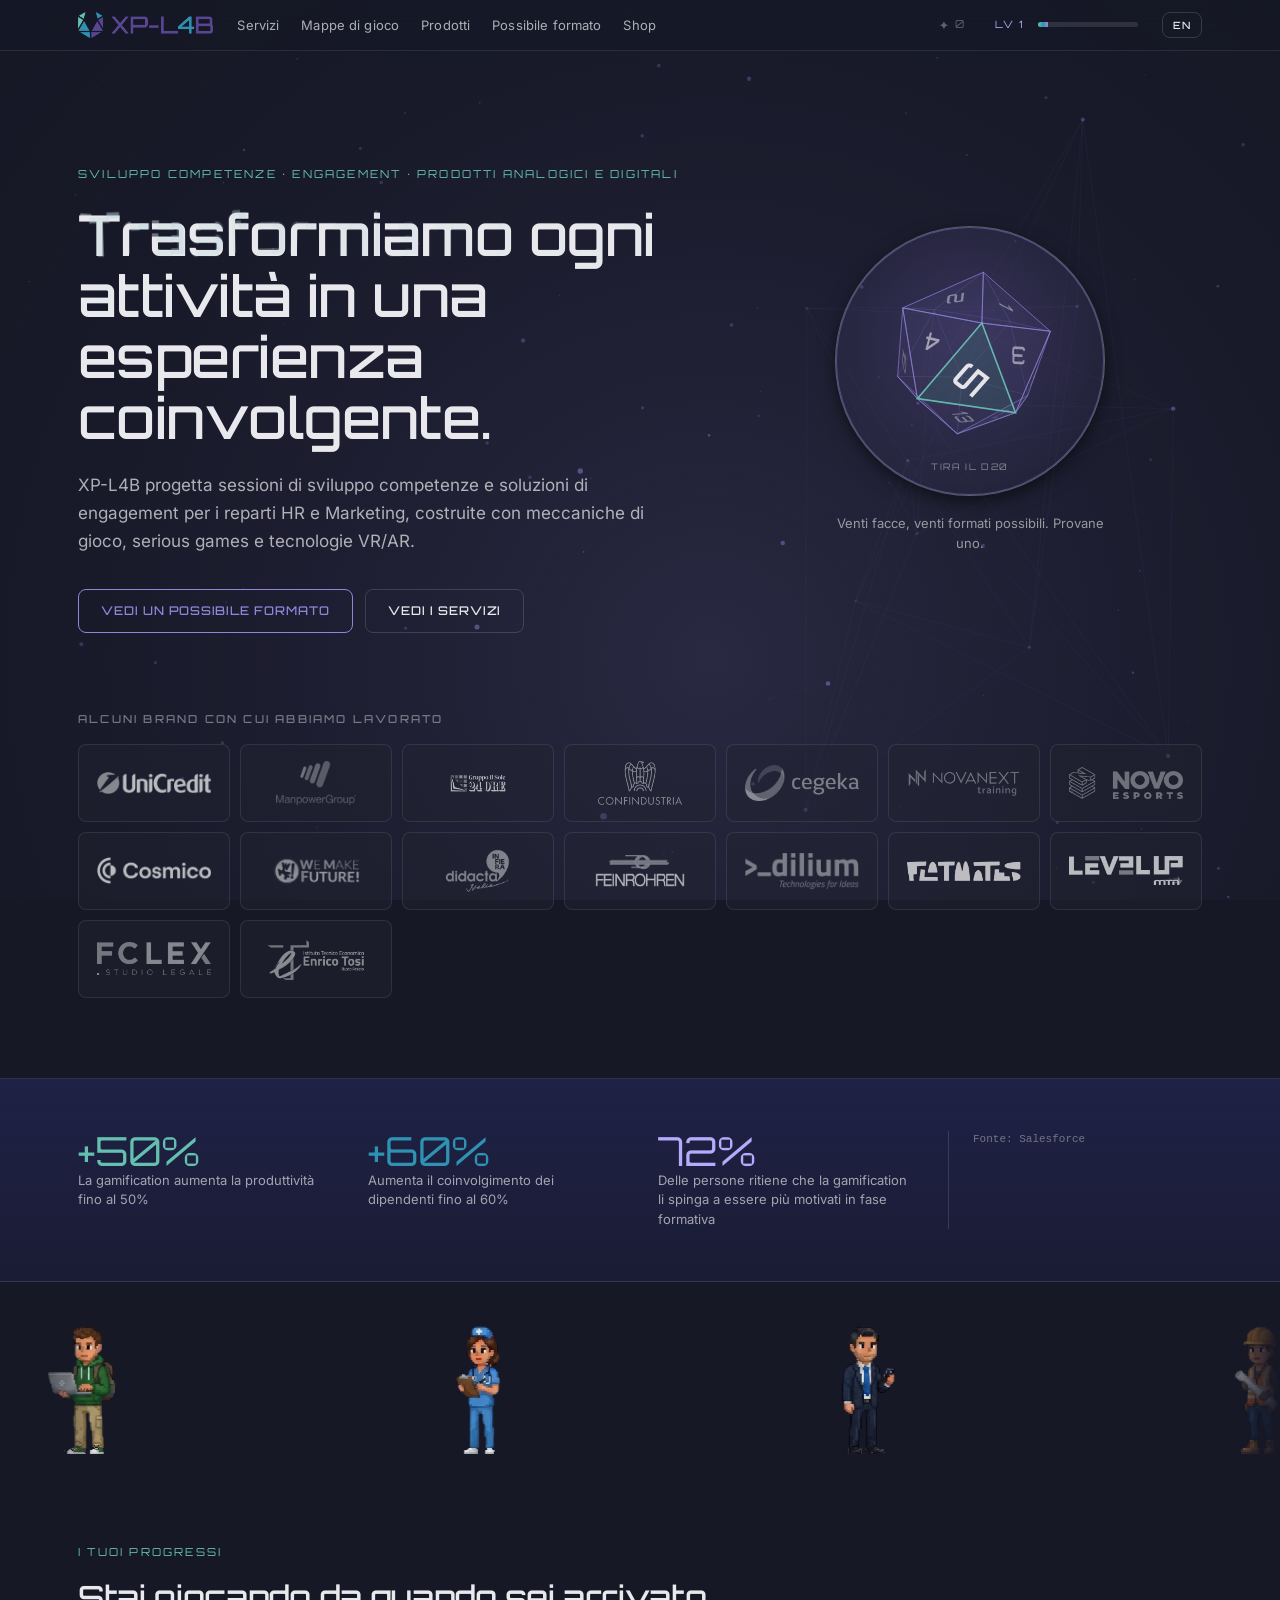
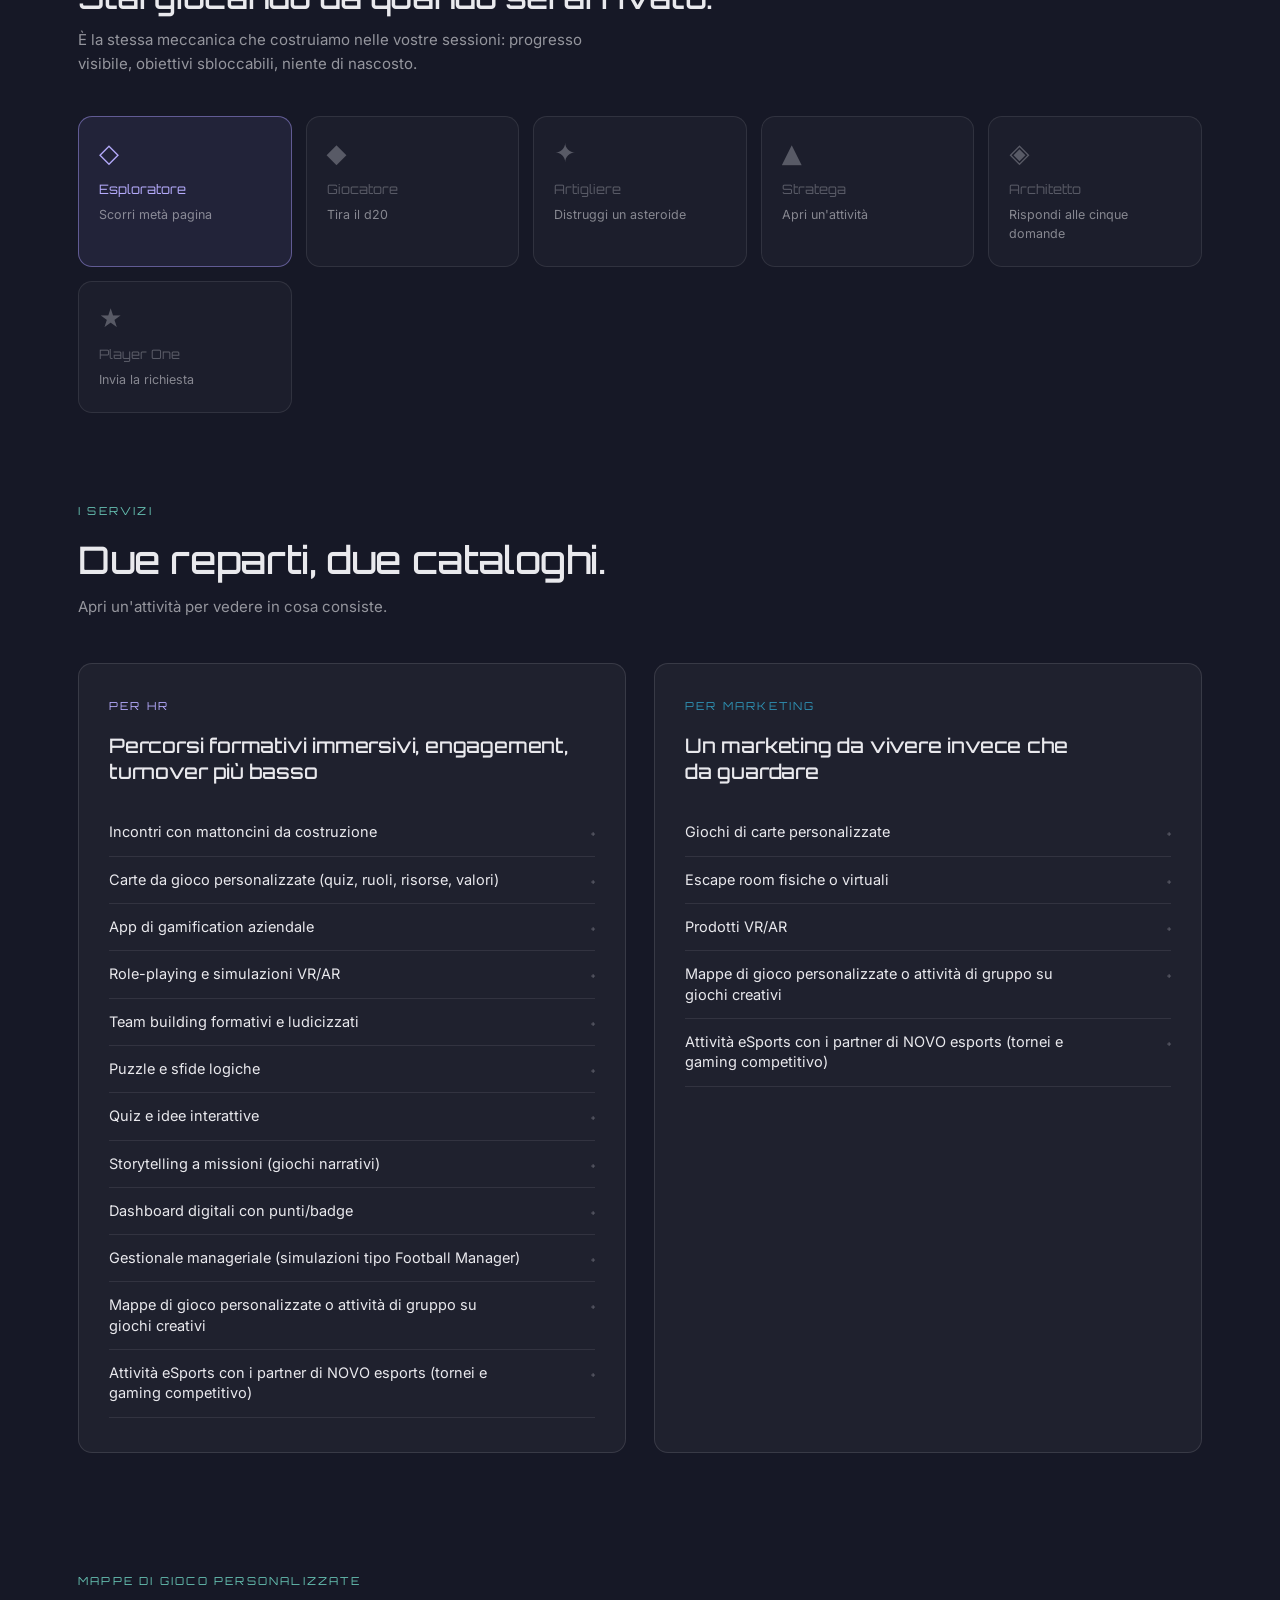
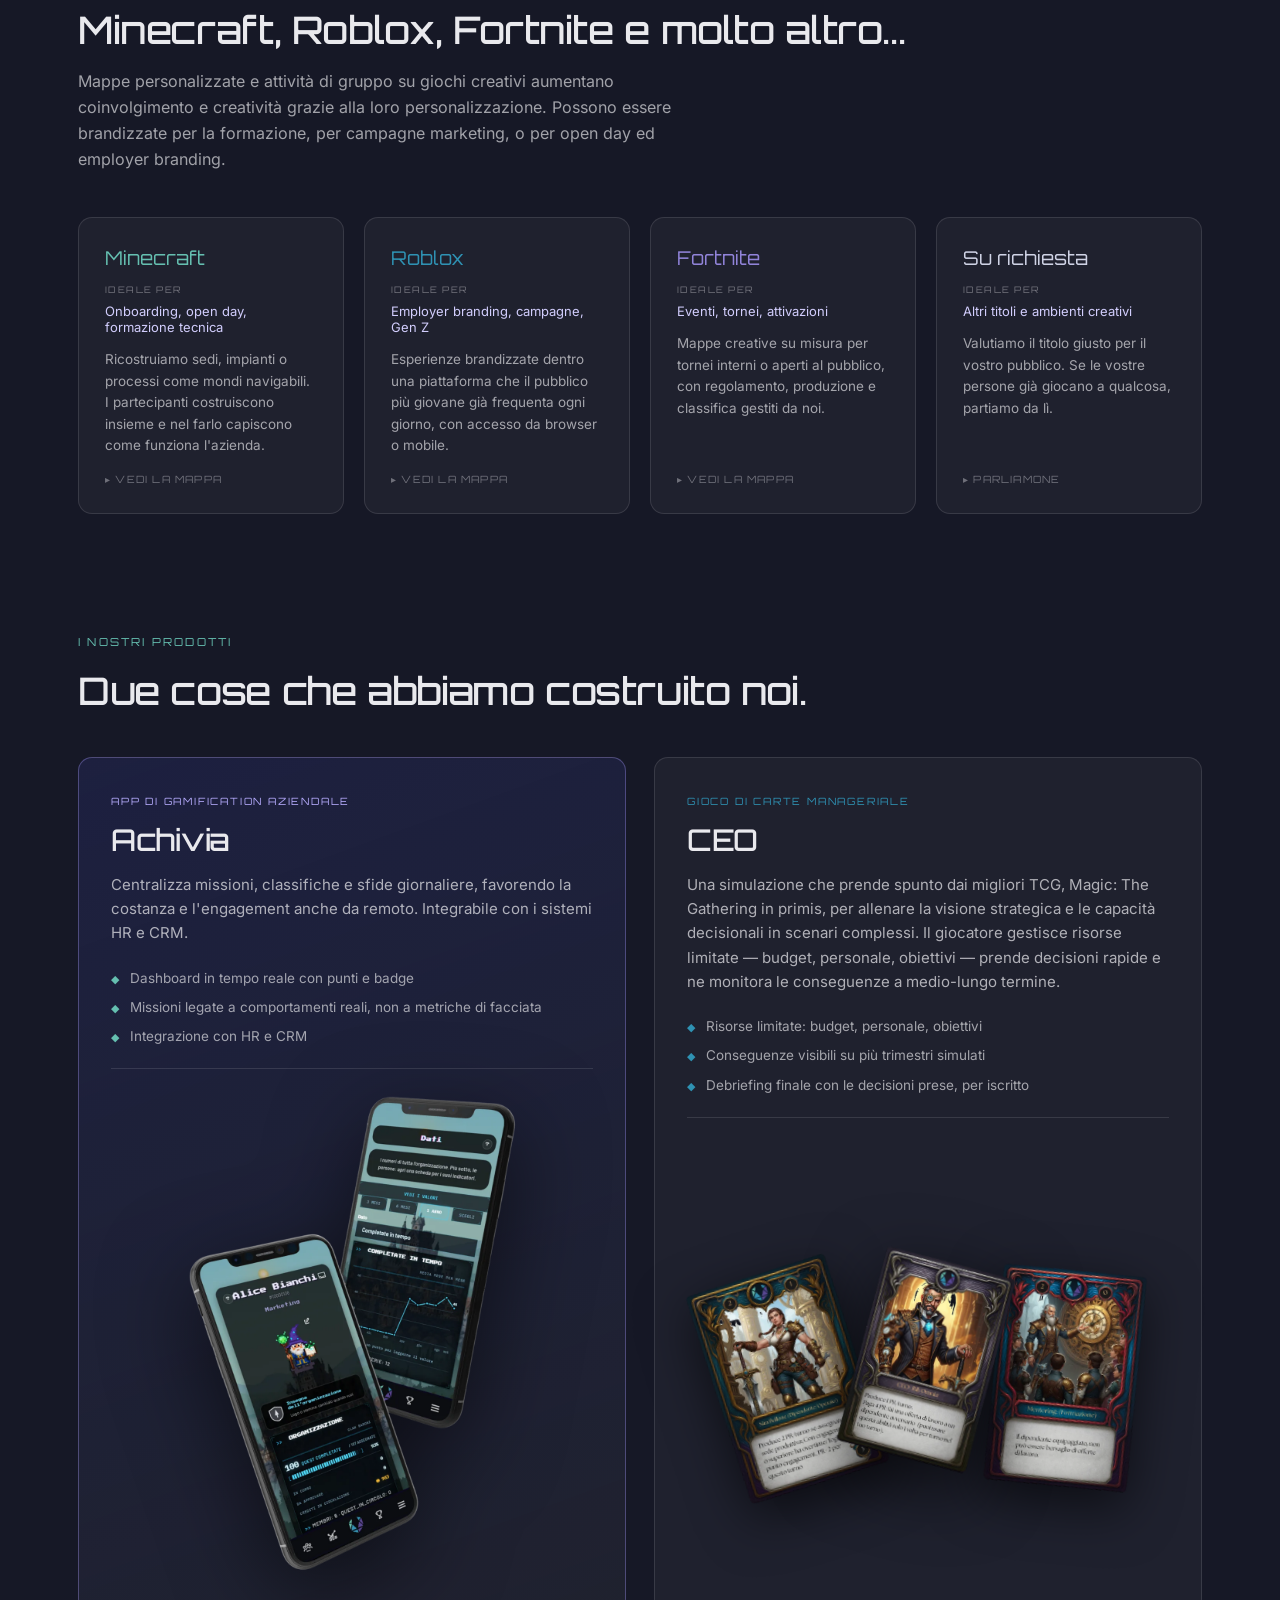
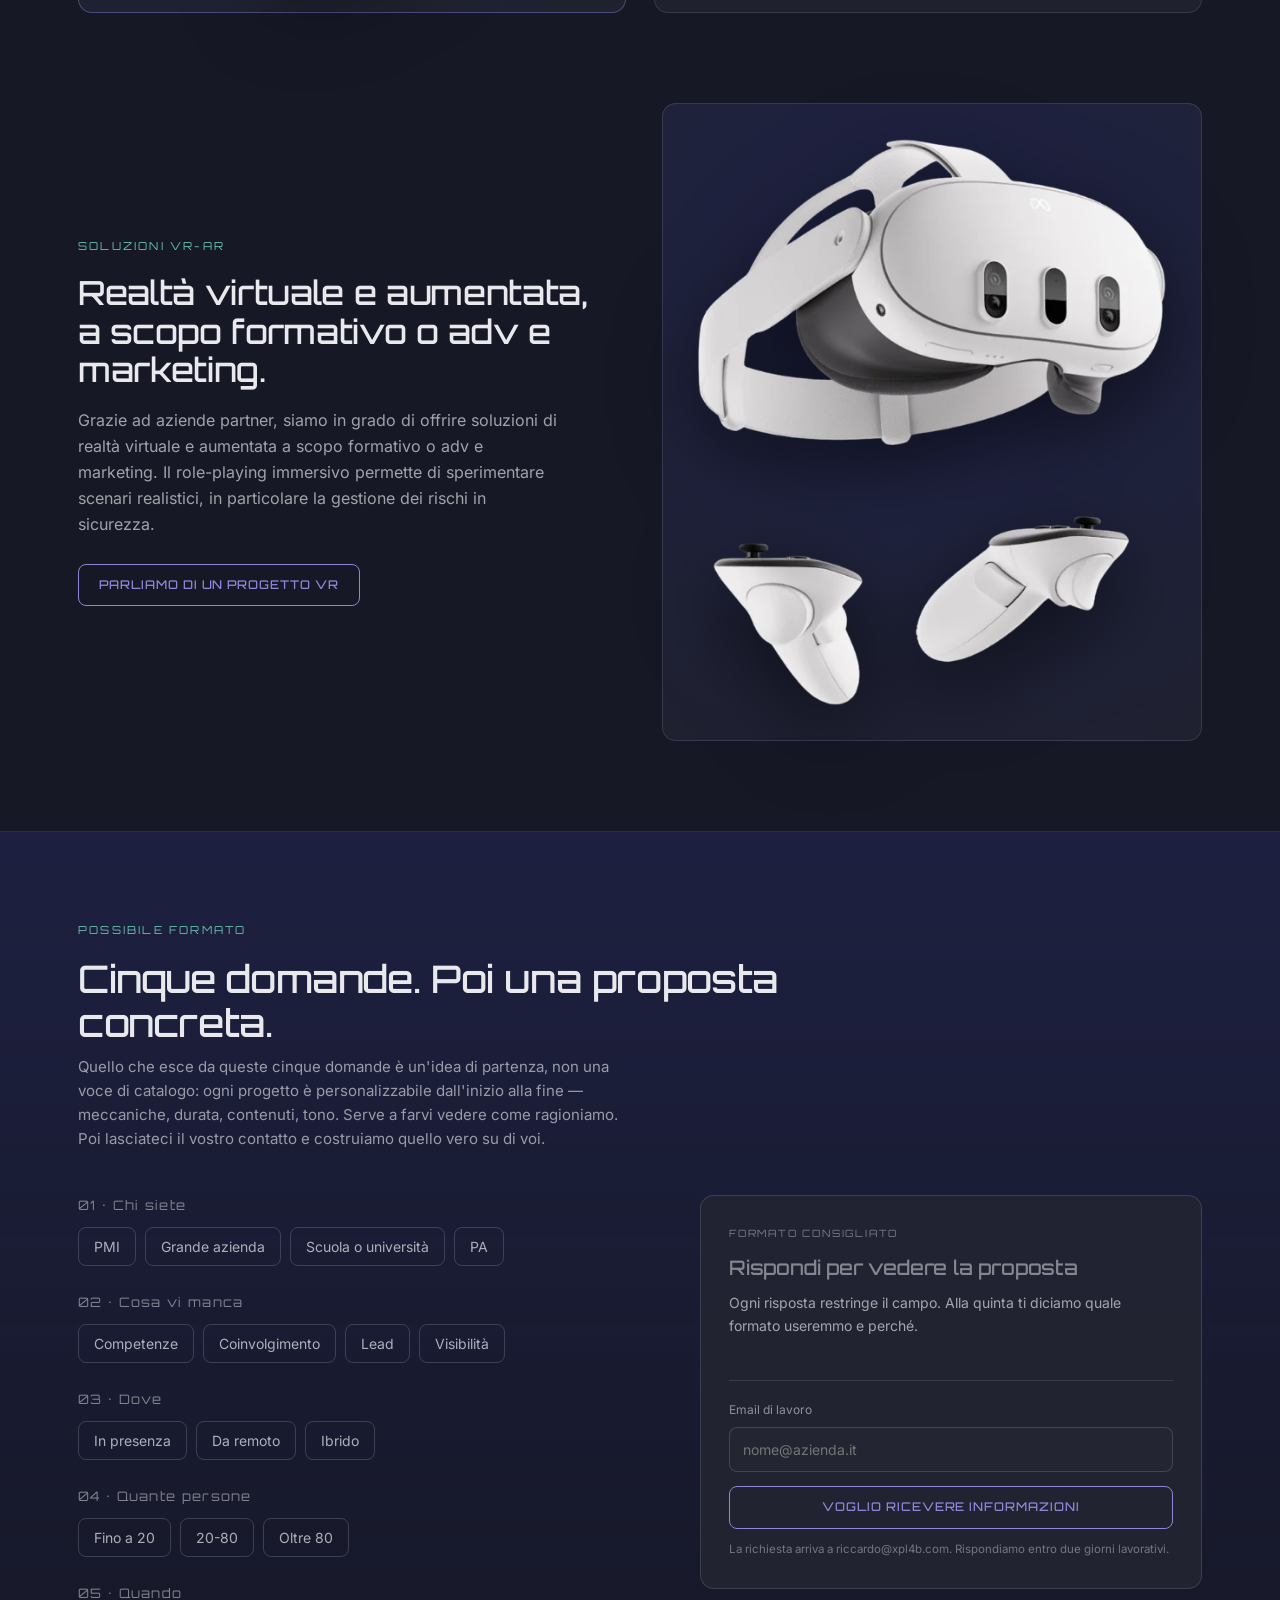
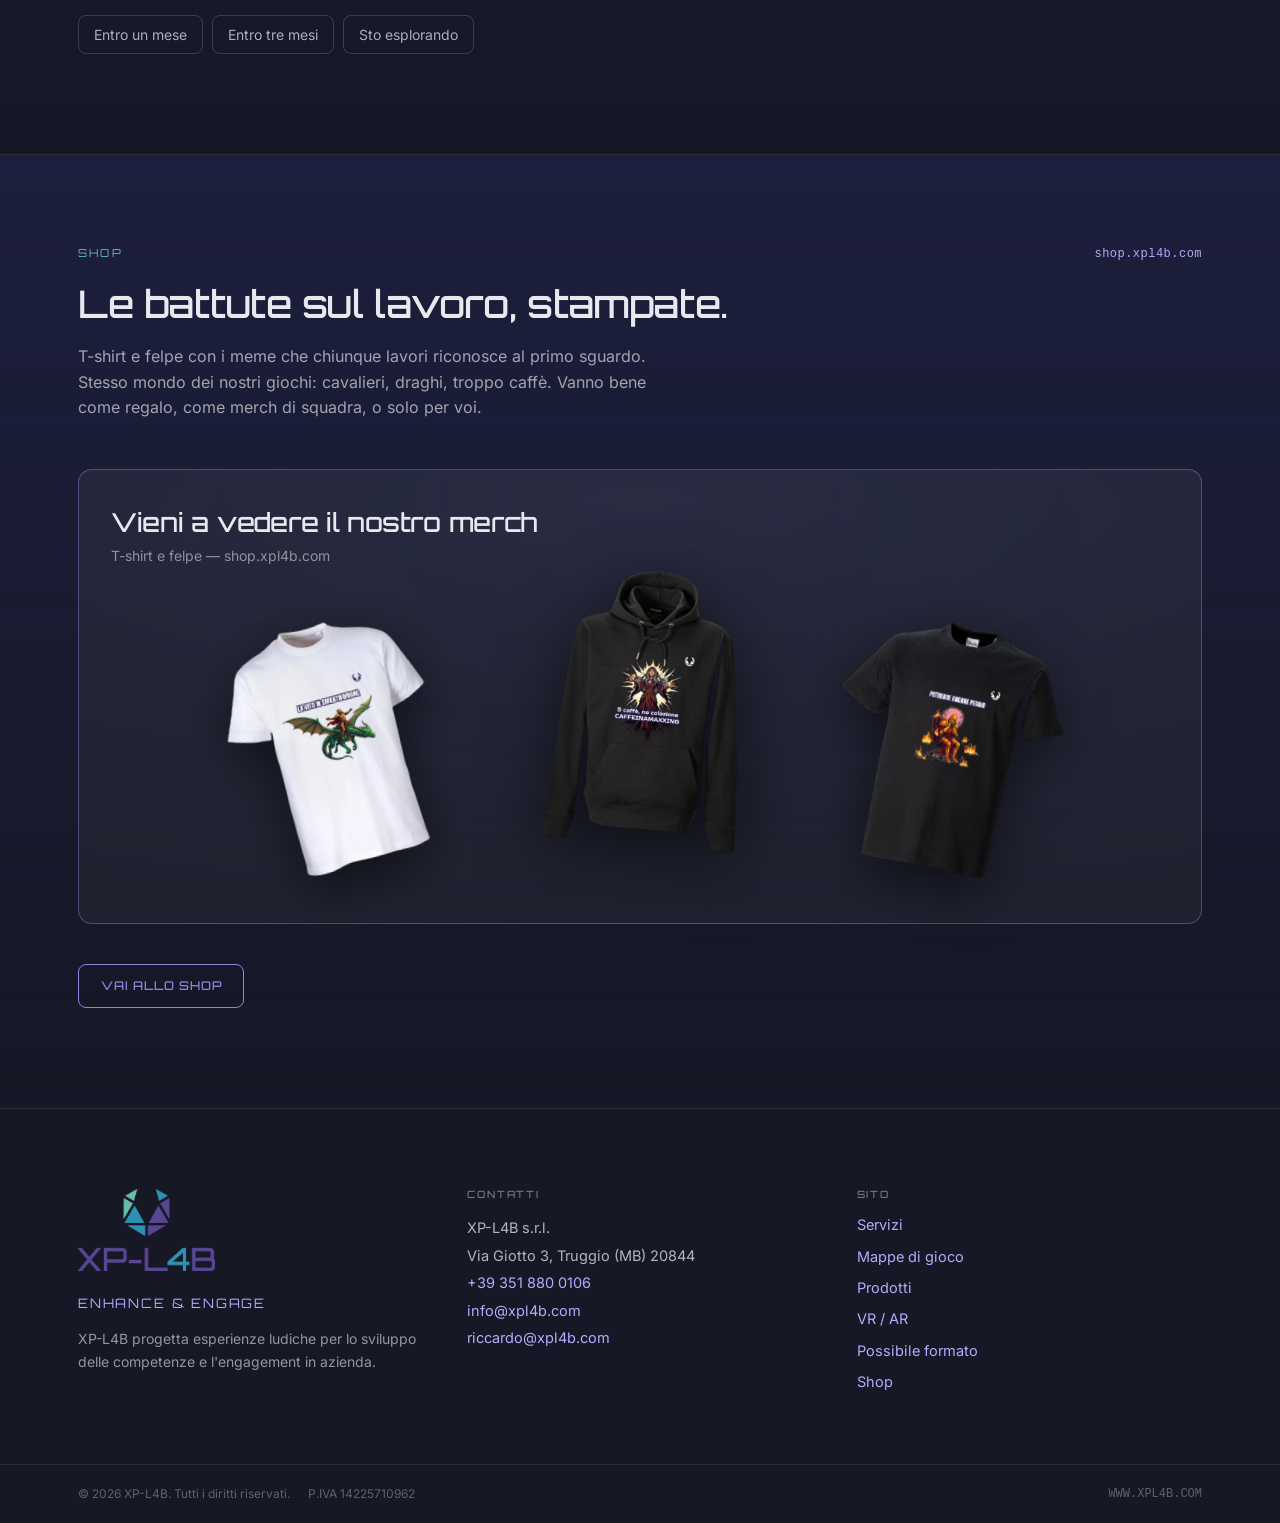
==== commit 4d649166: "Le venti frasi del d20, riviste Undici delle vecchie restano (2, 4, 8, 9, 10, 12, 13, 14, 15, 16, 18" ====
--- a/index.html
+++ b/index.html
@@ -16,10 +16,10 @@
 
 <link rel="preload" href="assets/fonts/inter-latin.woff2" as="font" type="font/woff2" crossorigin>
 <link rel="preload" href="assets/fonts/orbitron-latin.woff2" as="font" type="font/woff2" crossorigin>
-<link rel="stylesheet" href="css/fonts.css?v=2026-09-08.14">
-<link rel="stylesheet" href="css/nocturne.css?v=2026-09-08.14">
-<link rel="stylesheet" href="css/site.css?v=2026-09-08.14">
-<script type="module" src="js/main.js?v=2026-09-08.14"></script>
+<link rel="stylesheet" href="css/fonts.css?v=2026-09-08.15">
+<link rel="stylesheet" href="css/nocturne.css?v=2026-09-08.15">
+<link rel="stylesheet" href="css/site.css?v=2026-09-08.15">
+<script type="module" src="js/main.js?v=2026-09-08.15"></script>
 </head>
 <body>
 
@@ -29,7 +29,7 @@
    what the current build is and, if it is older, reloads itself at a URL the
    cache has never seen. Once per session, so it can never loop. */
 (function () {
-  var BUILD = "2026-09-08.14";
+  var BUILD = "2026-09-08.15";
   try {
     /* One attempt per session, whatever happens. Comparing the stored value
        against BUILD instead would loop forever when the reload still returns
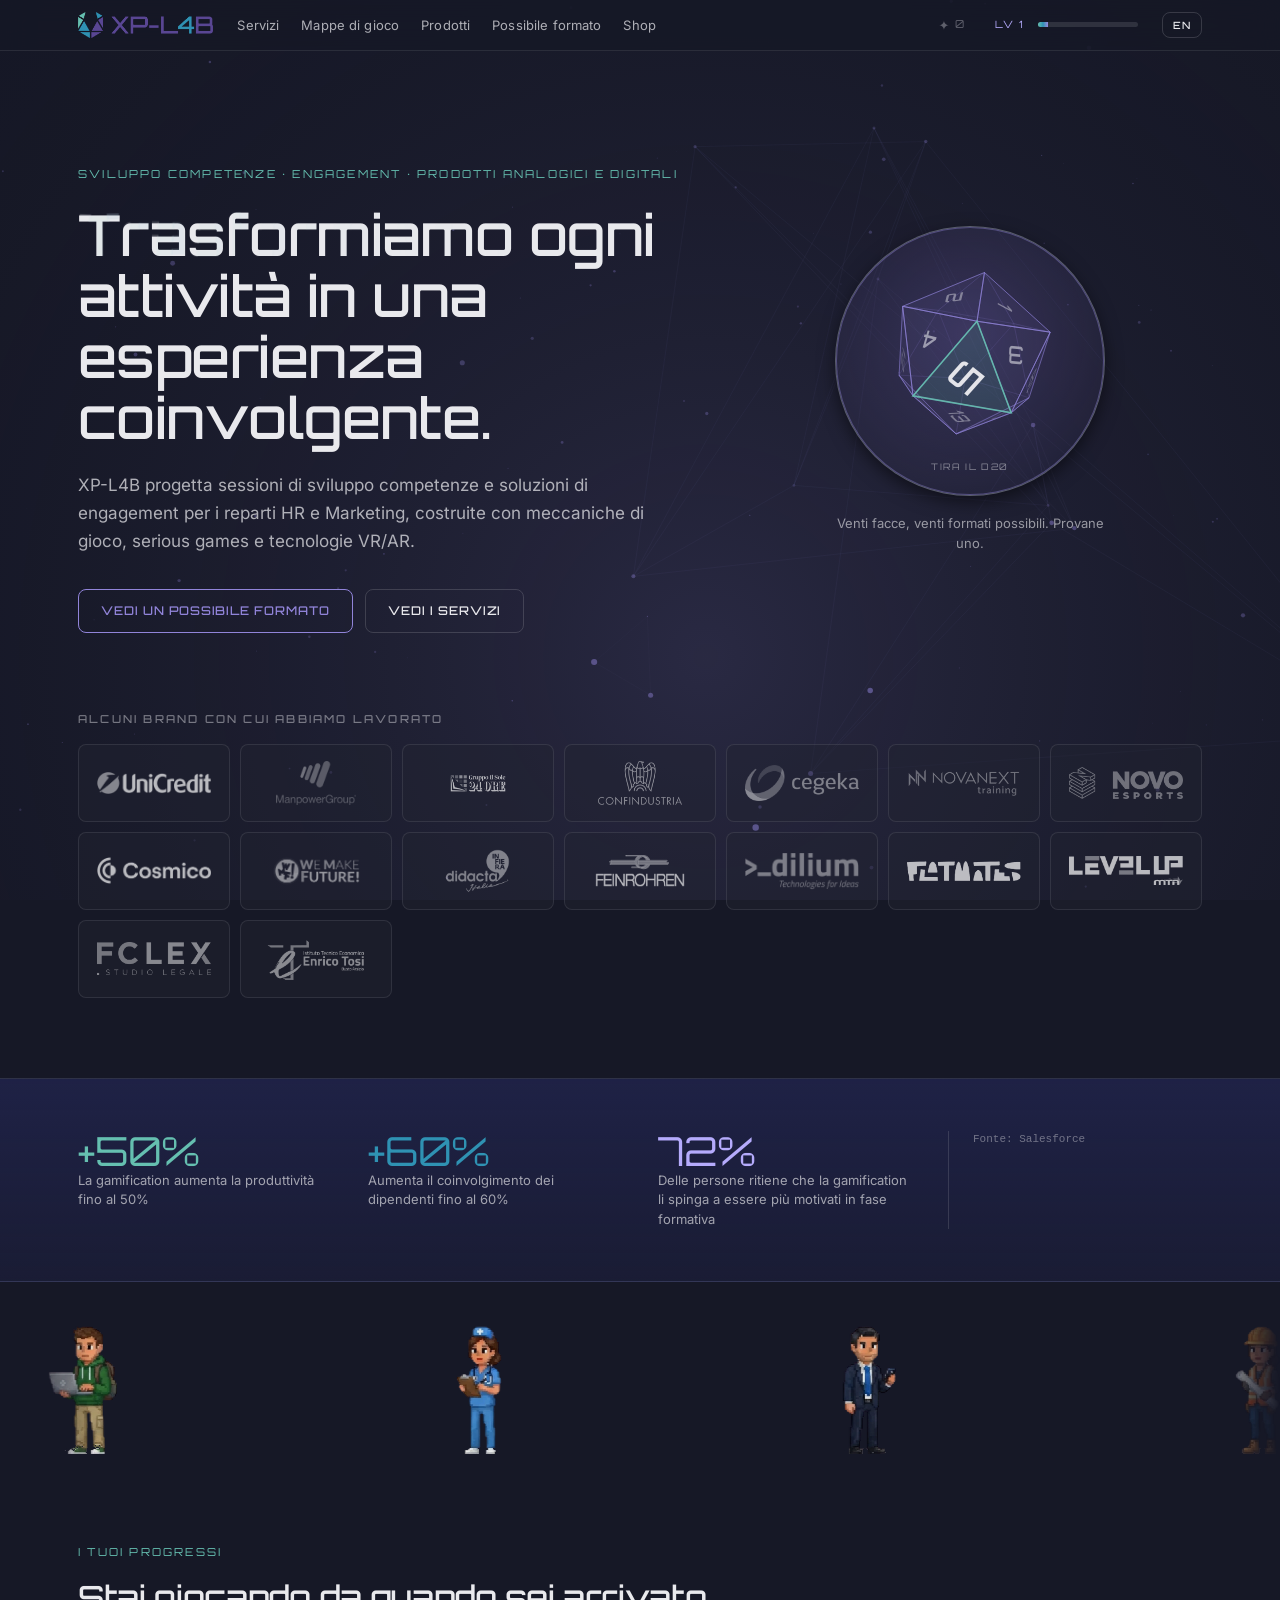
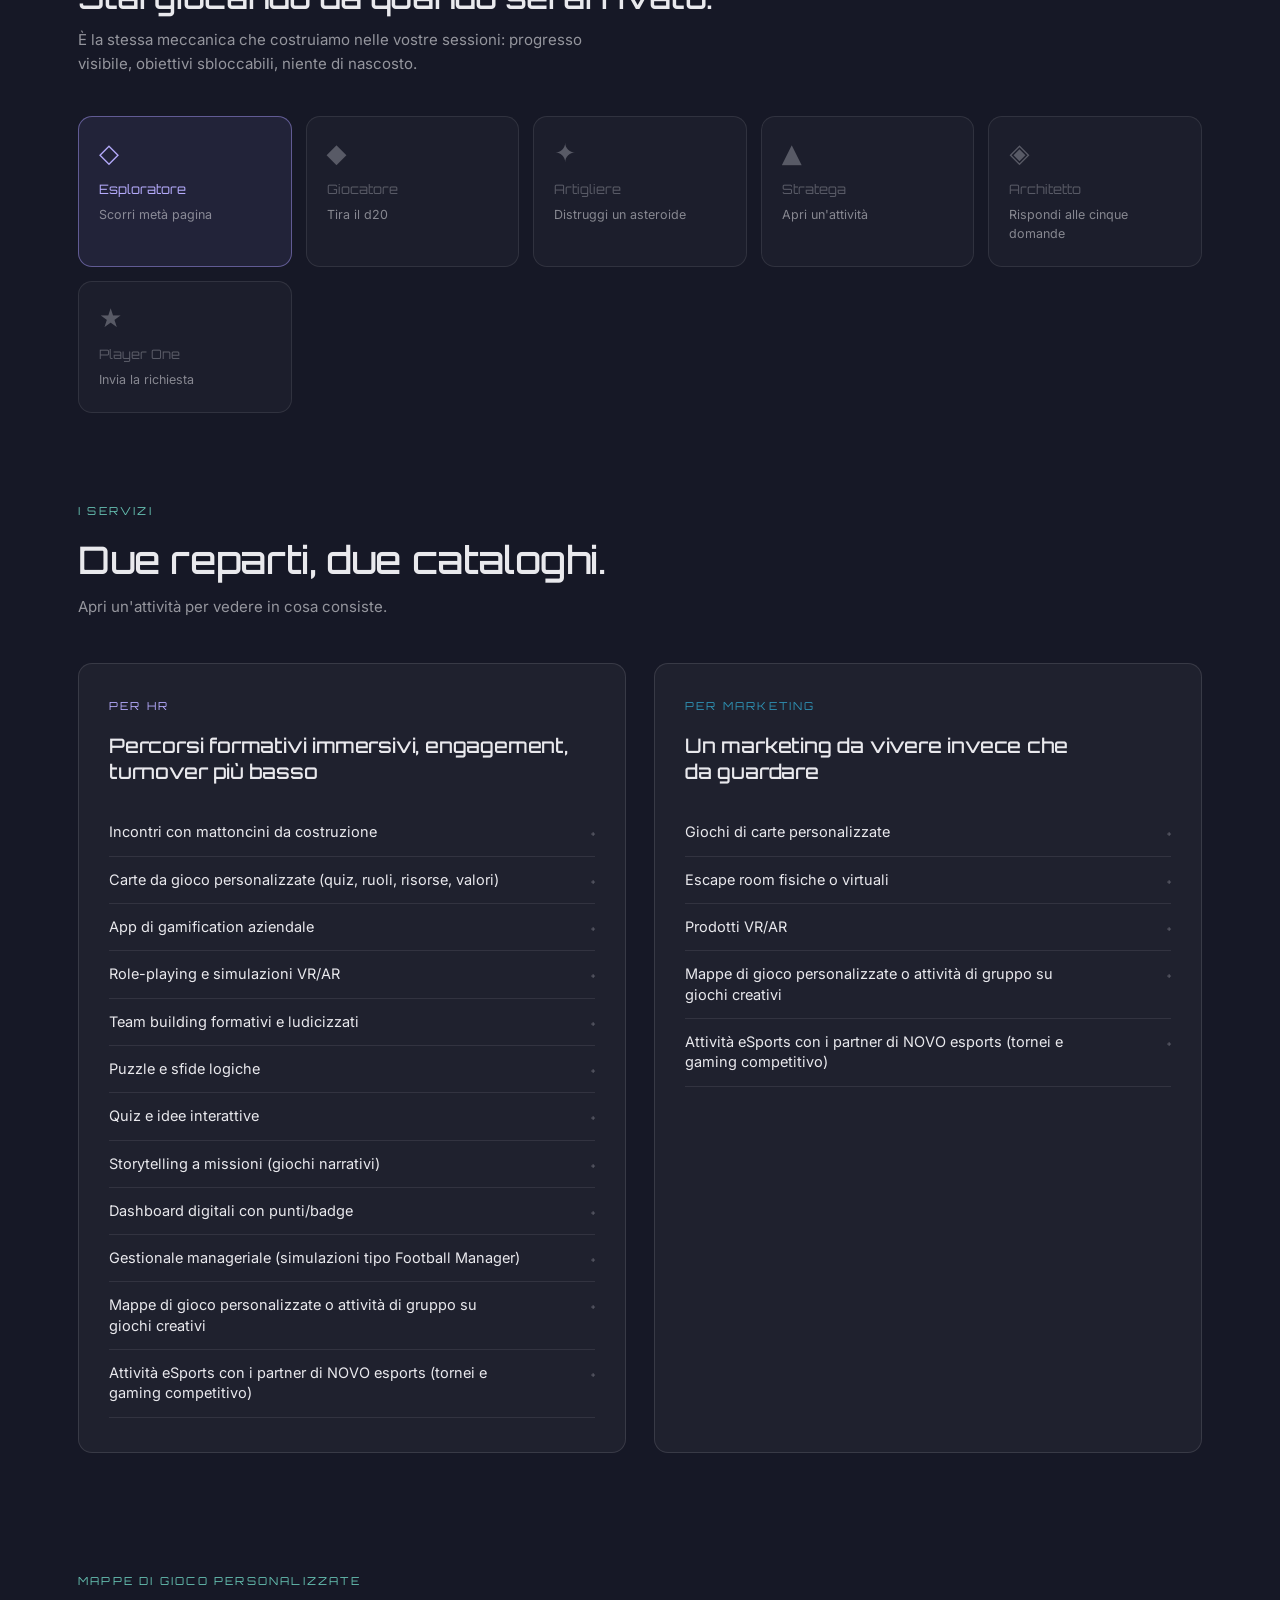
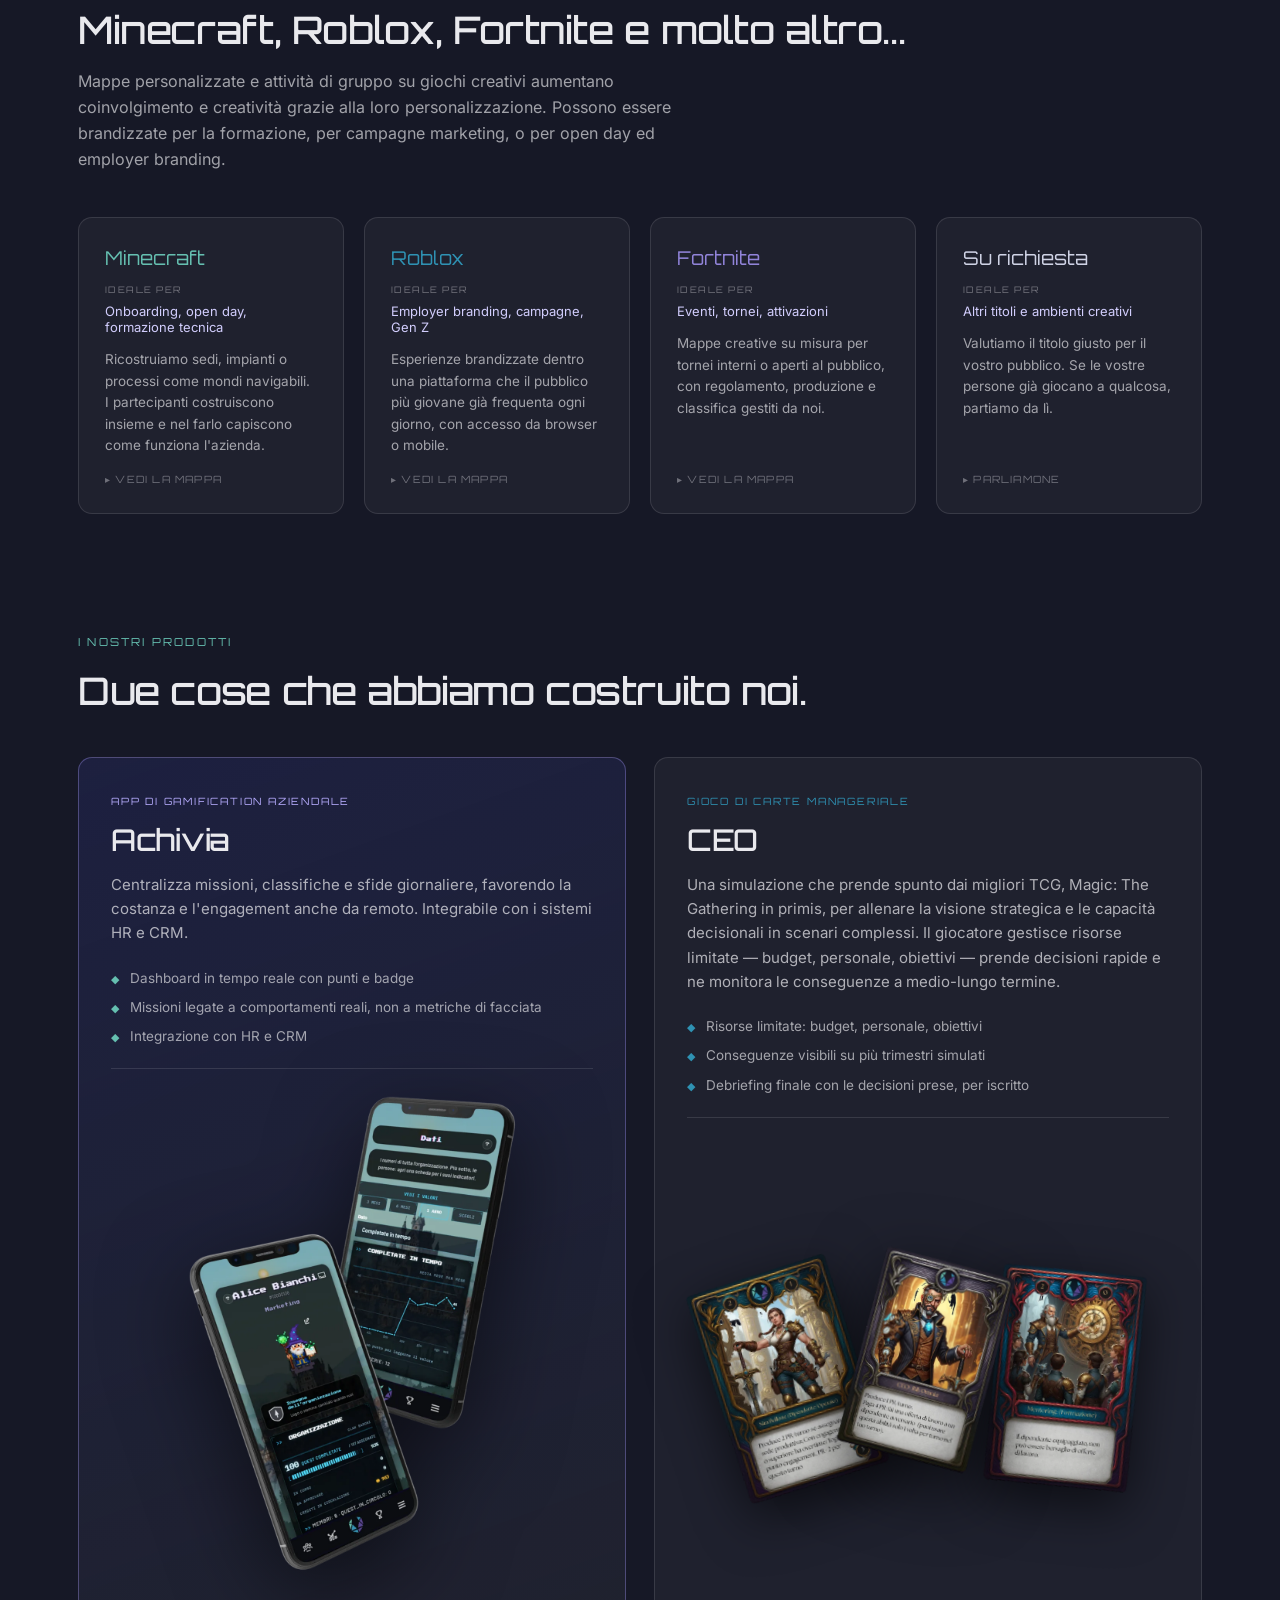
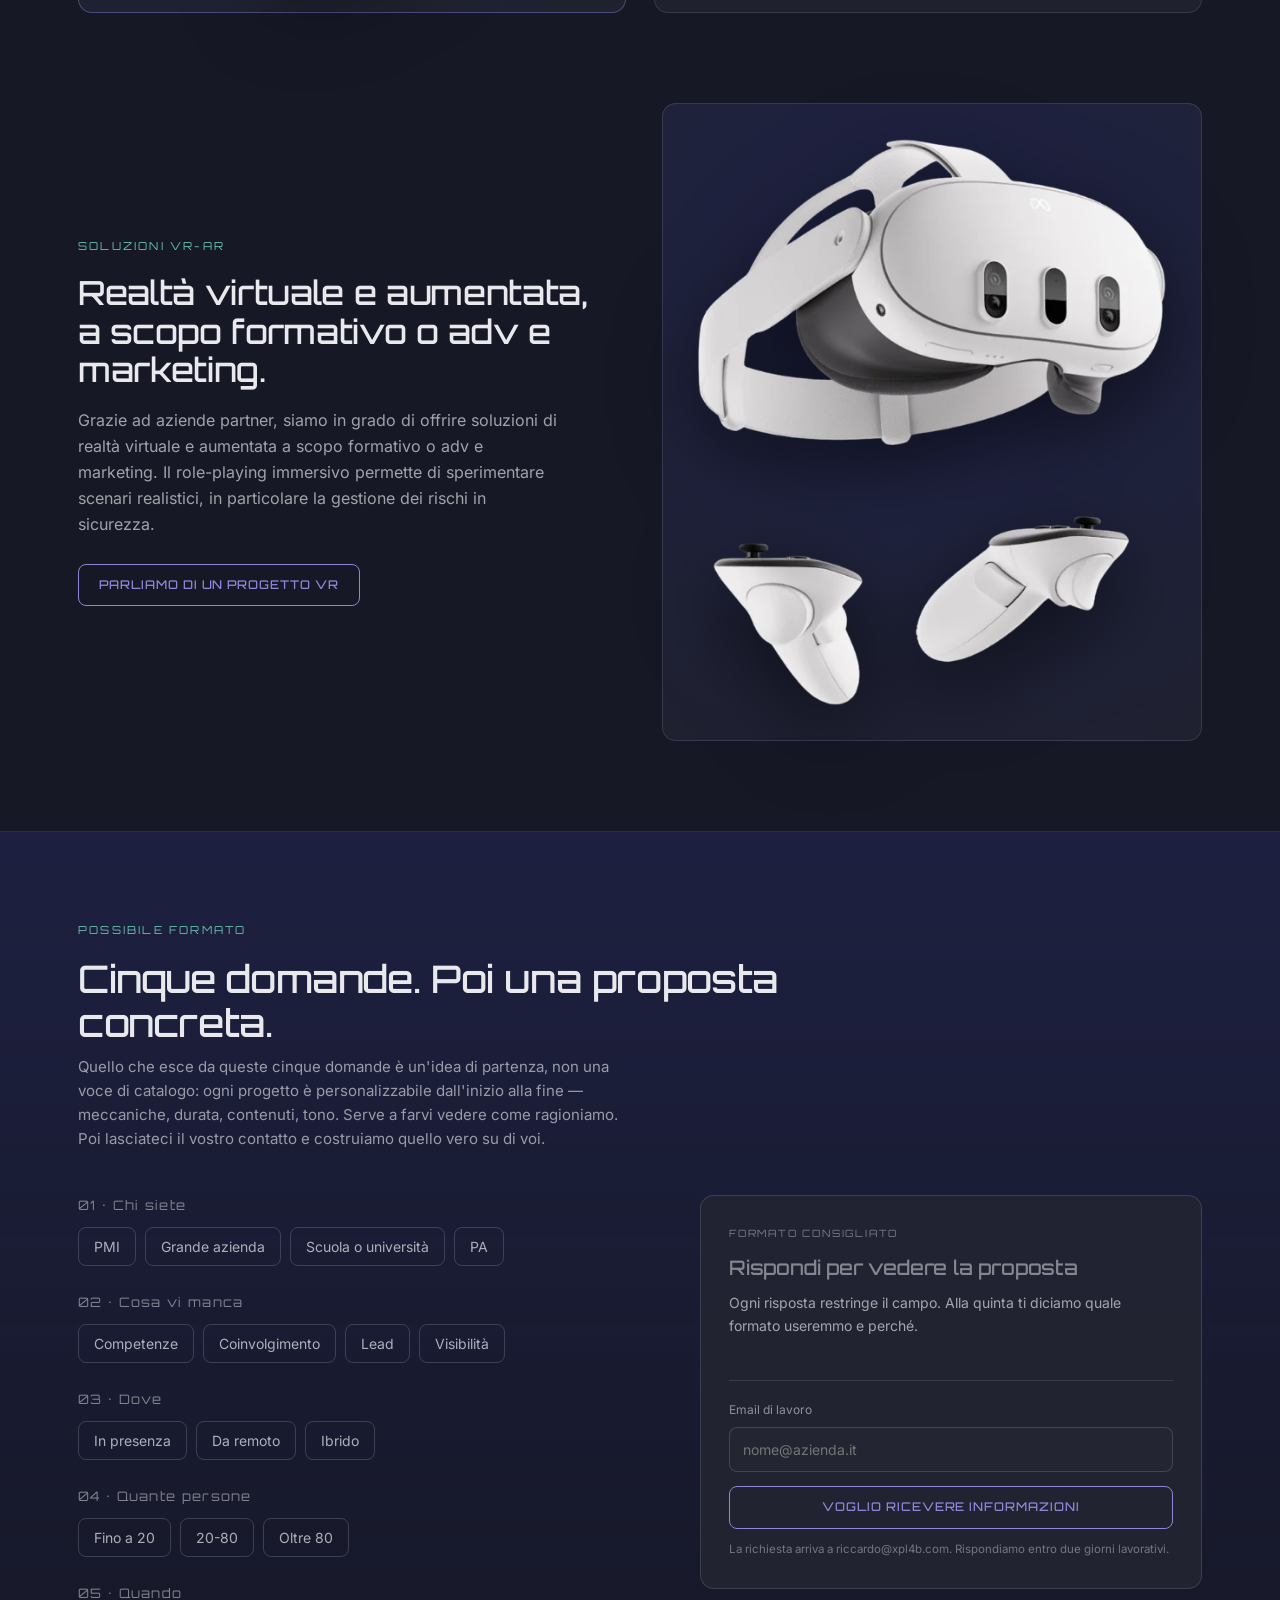
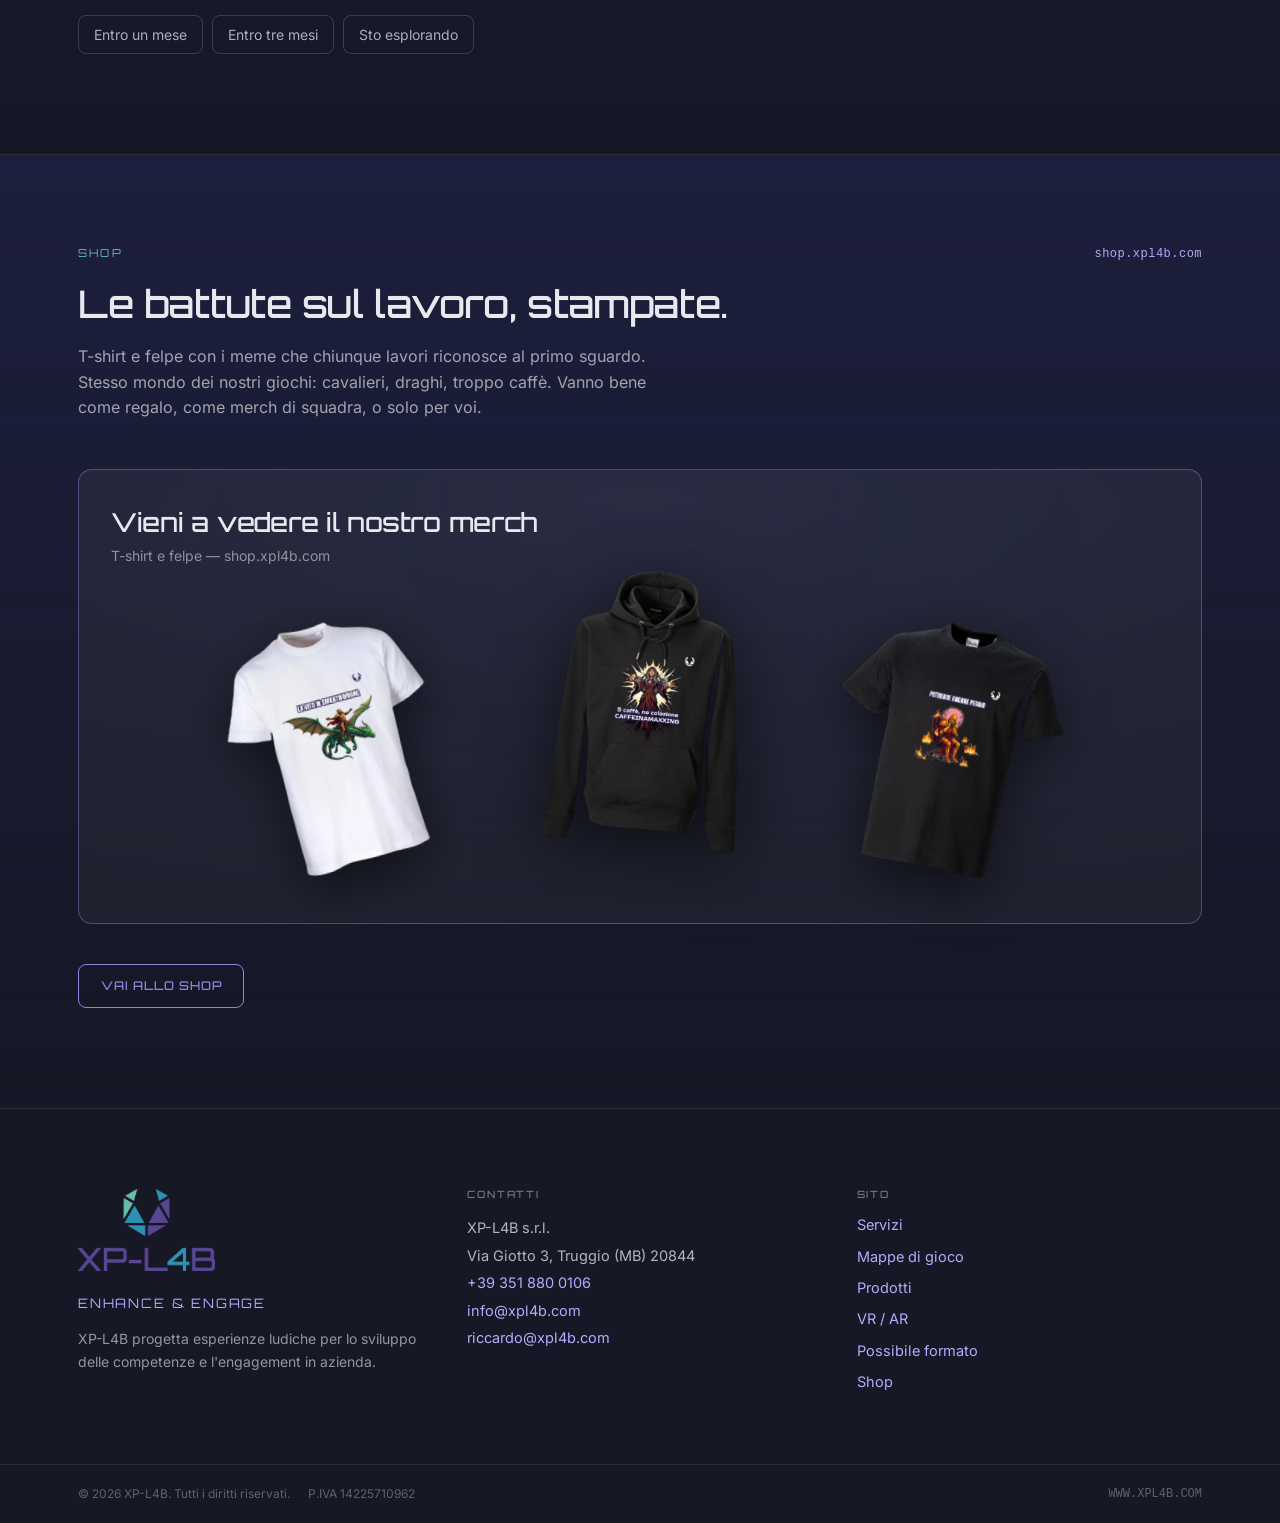
==== commit 4723e56f: "Controllo bug e sicurezza: tre difetti e una fuga di indirizzi **L'indirizzo email finiva nell'URL s" ====
--- a/index.html
+++ b/index.html
@@ -12,14 +12,24 @@
 <meta property="og:description" content="Sviluppo competenze ed engagement con meccaniche di gioco, serious games e tecnologie VR/AR, per HR e Marketing.">
 <meta property="og:image" content="https://www.xpl4b.com/assets/logo-vert.png">
 <meta name="theme-color" content="#161826">
+
+<!-- Tre restrizioni che questa pagina non usa e che è meglio non lasciare aperte.
+     form-action è quella che serve davvero: il modulo non ha un action perché
+     lo invia il JavaScript, e senza JavaScript premere invio lo spedirebbe
+     alla pagina stessa, scrivendo l'indirizzo di chi scrive nella barra degli
+     indirizzi, nella cronologia e nel Referer verso lo shop. Bloccato qui, non
+     parte proprio. L'invio vero è una fetch e non è toccato.
+     frame-ancestors non si può mettere in un meta: per impedire che il sito
+     venga incorniciato serve un header, che GitHub Pages non fa impostare. -->
+<meta http-equiv="Content-Security-Policy" content="object-src 'none'; base-uri 'none'; form-action 'none'">
 <link rel="icon" href="assets/logo-vert.png" type="image/png">
 
 <link rel="preload" href="assets/fonts/inter-latin.woff2" as="font" type="font/woff2" crossorigin>
 <link rel="preload" href="assets/fonts/orbitron-latin.woff2" as="font" type="font/woff2" crossorigin>
-<link rel="stylesheet" href="css/fonts.css?v=2026-09-08.15">
-<link rel="stylesheet" href="css/nocturne.css?v=2026-09-08.15">
-<link rel="stylesheet" href="css/site.css?v=2026-09-08.15">
-<script type="module" src="js/main.js?v=2026-09-08.15"></script>
+<link rel="stylesheet" href="css/fonts.css?v=2026-09-09.1">
+<link rel="stylesheet" href="css/nocturne.css?v=2026-09-09.1">
+<link rel="stylesheet" href="css/site.css?v=2026-09-09.1">
+<script type="module" src="js/main.js?v=2026-09-09.1"></script>
 </head>
 <body>
 
@@ -29,7 +39,7 @@
    what the current build is and, if it is older, reloads itself at a URL the
    cache has never seen. Once per session, so it can never loop. */
 (function () {
-  var BUILD = "2026-09-08.15";
+  var BUILD = "2026-09-09.1";
   try {
     /* One attempt per session, whatever happens. Comparing the stored value
        against BUILD instead would loop forever when the reload still returns
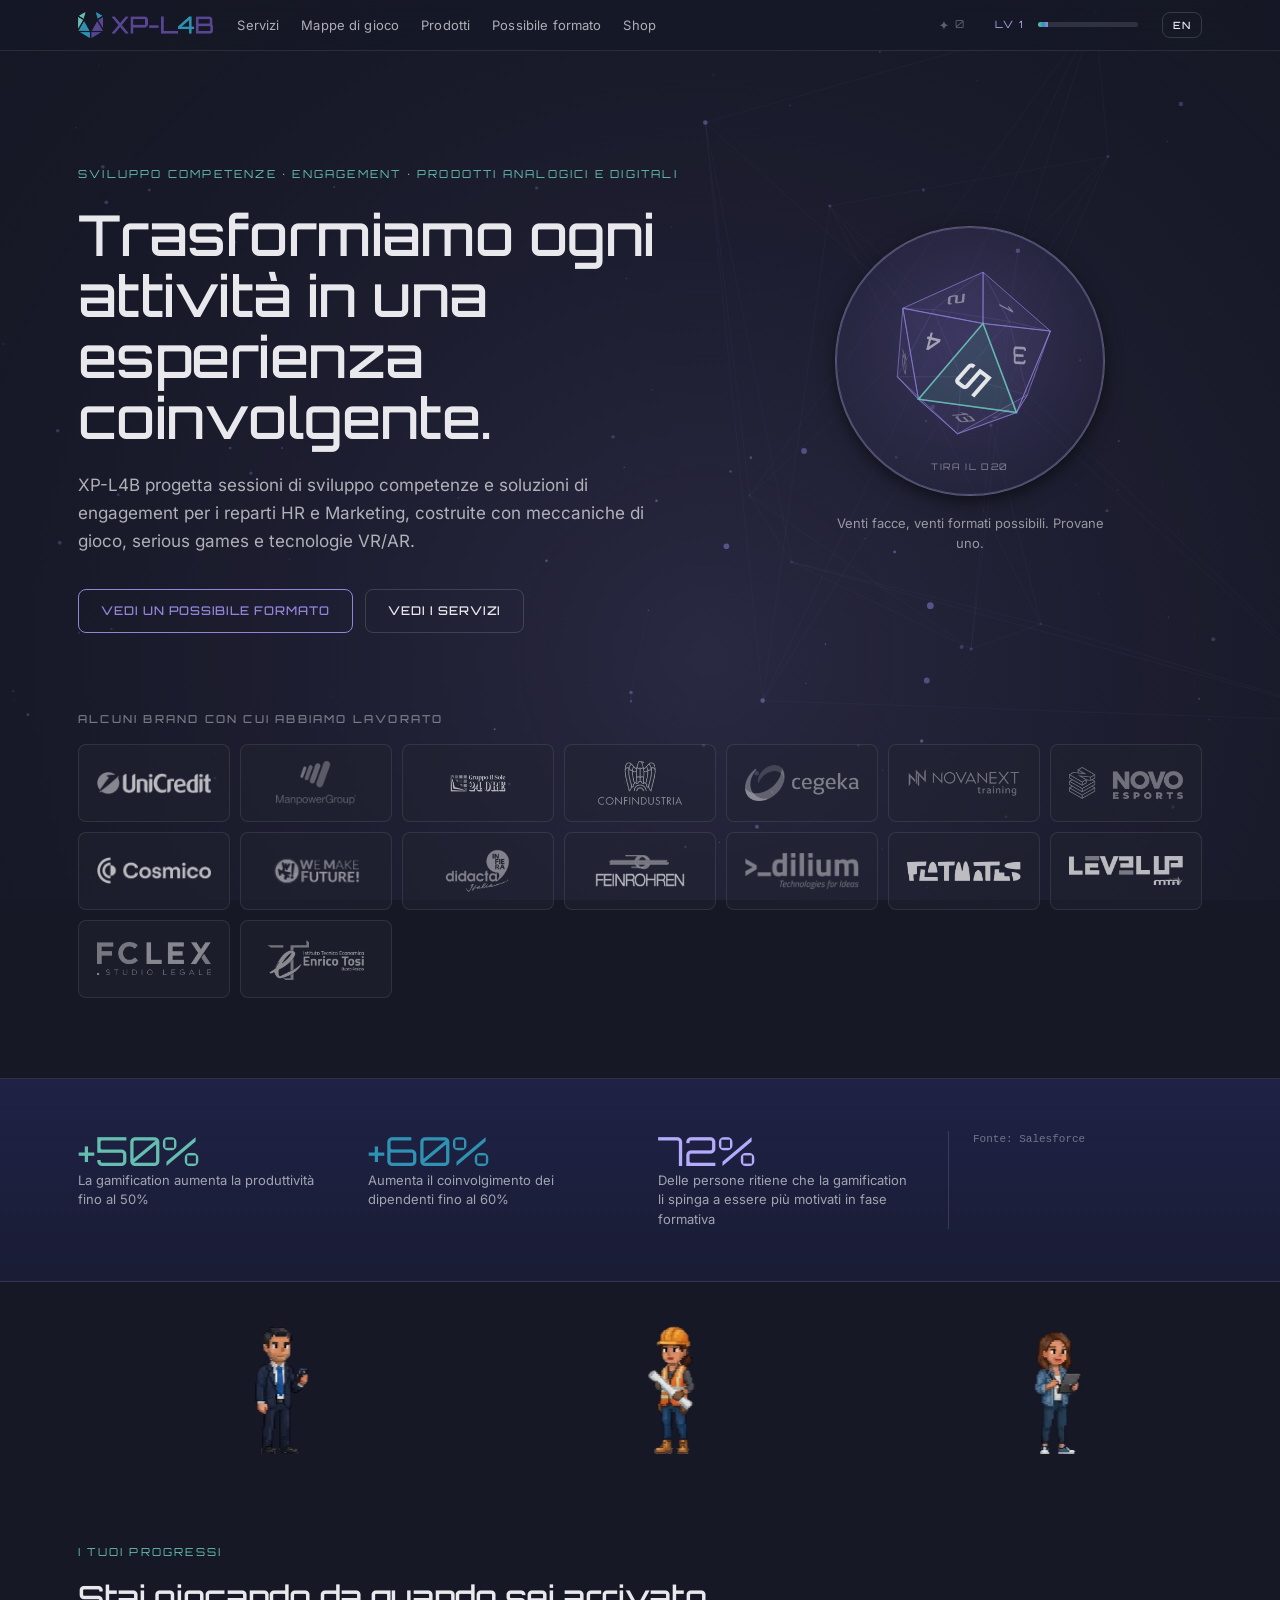
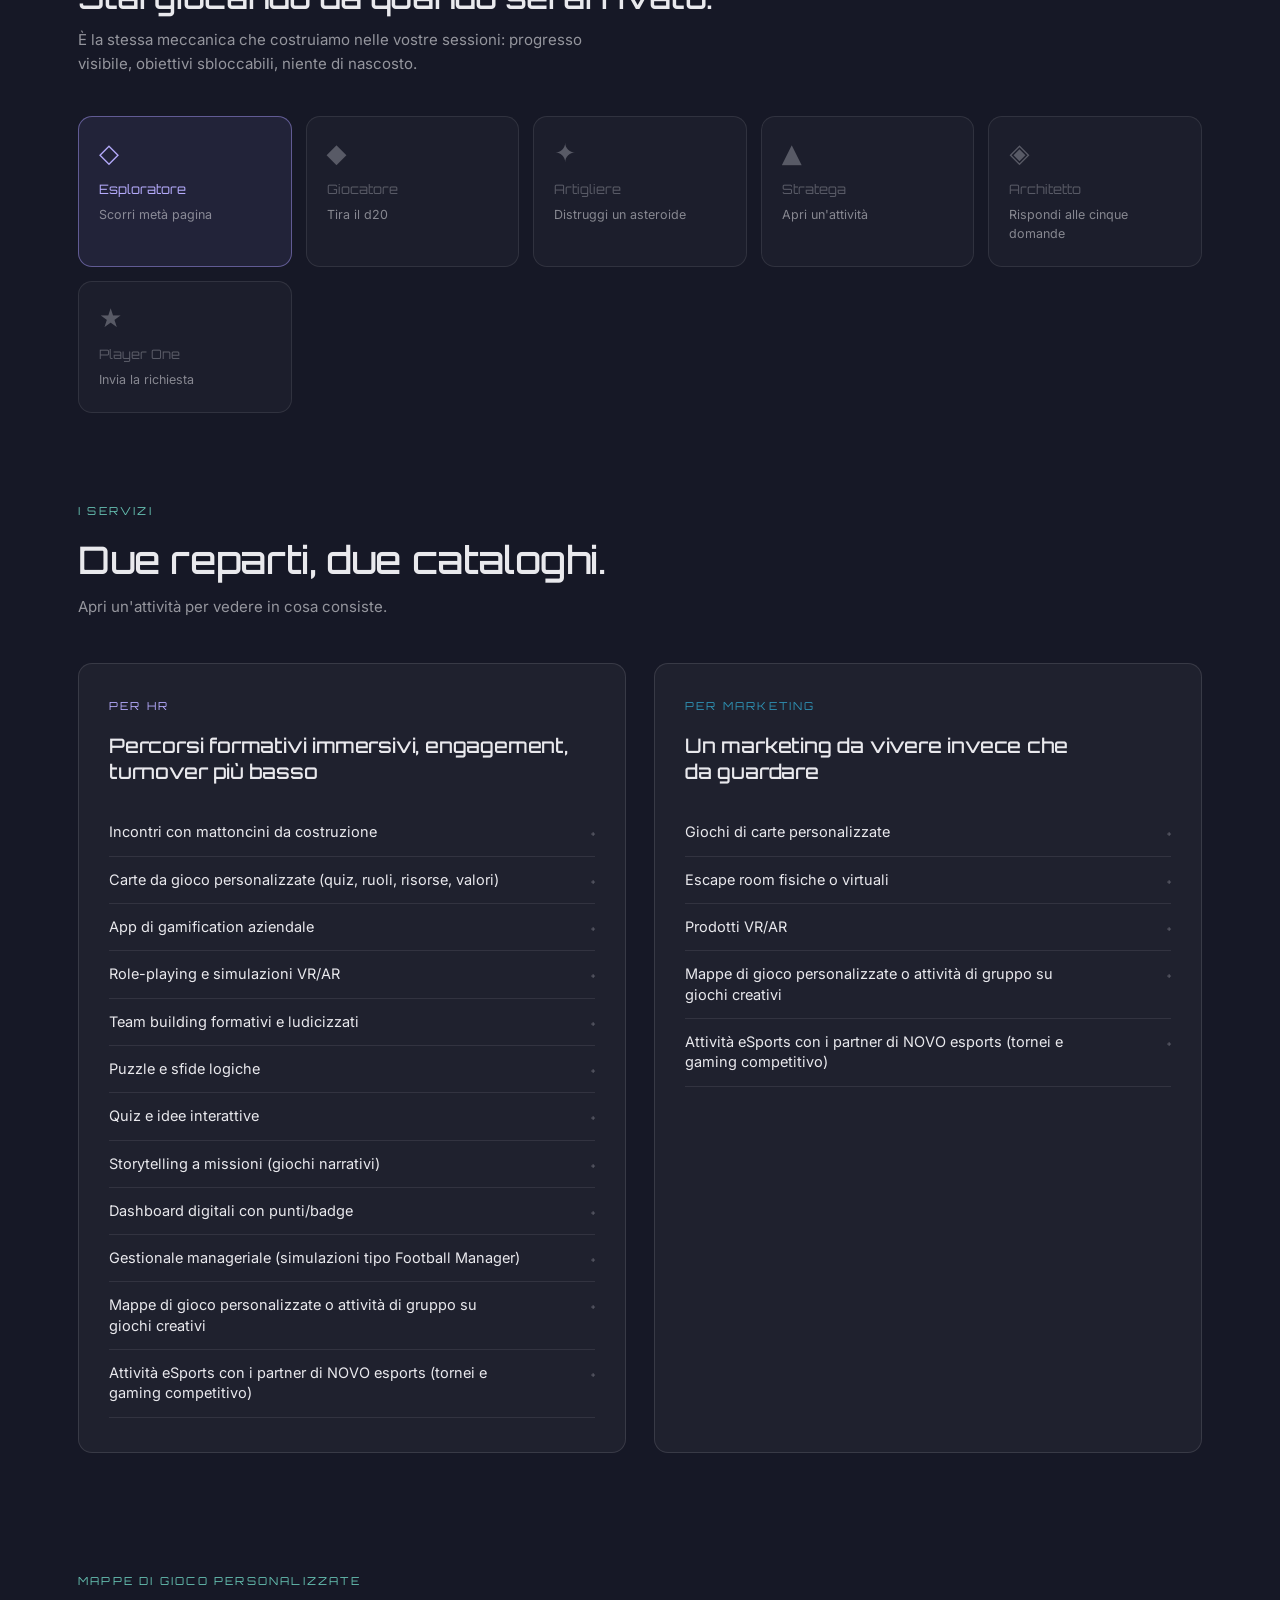
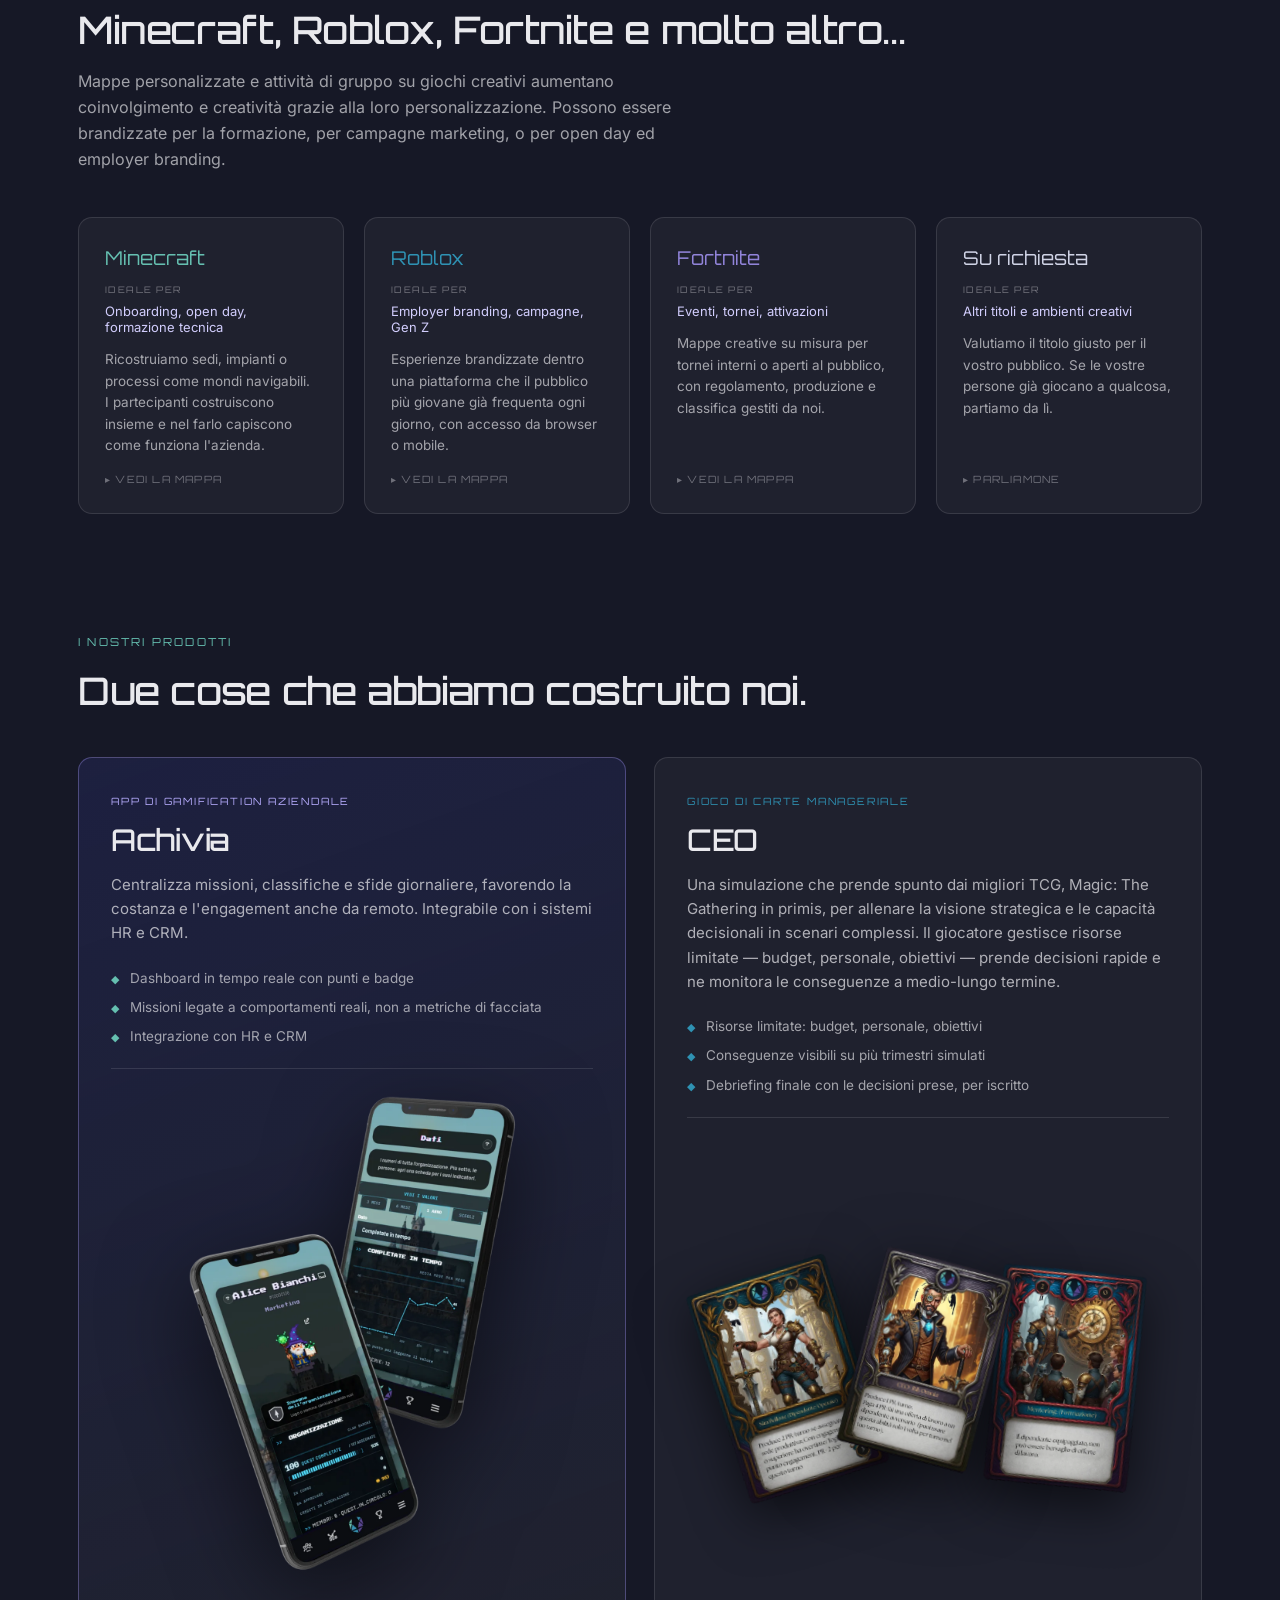
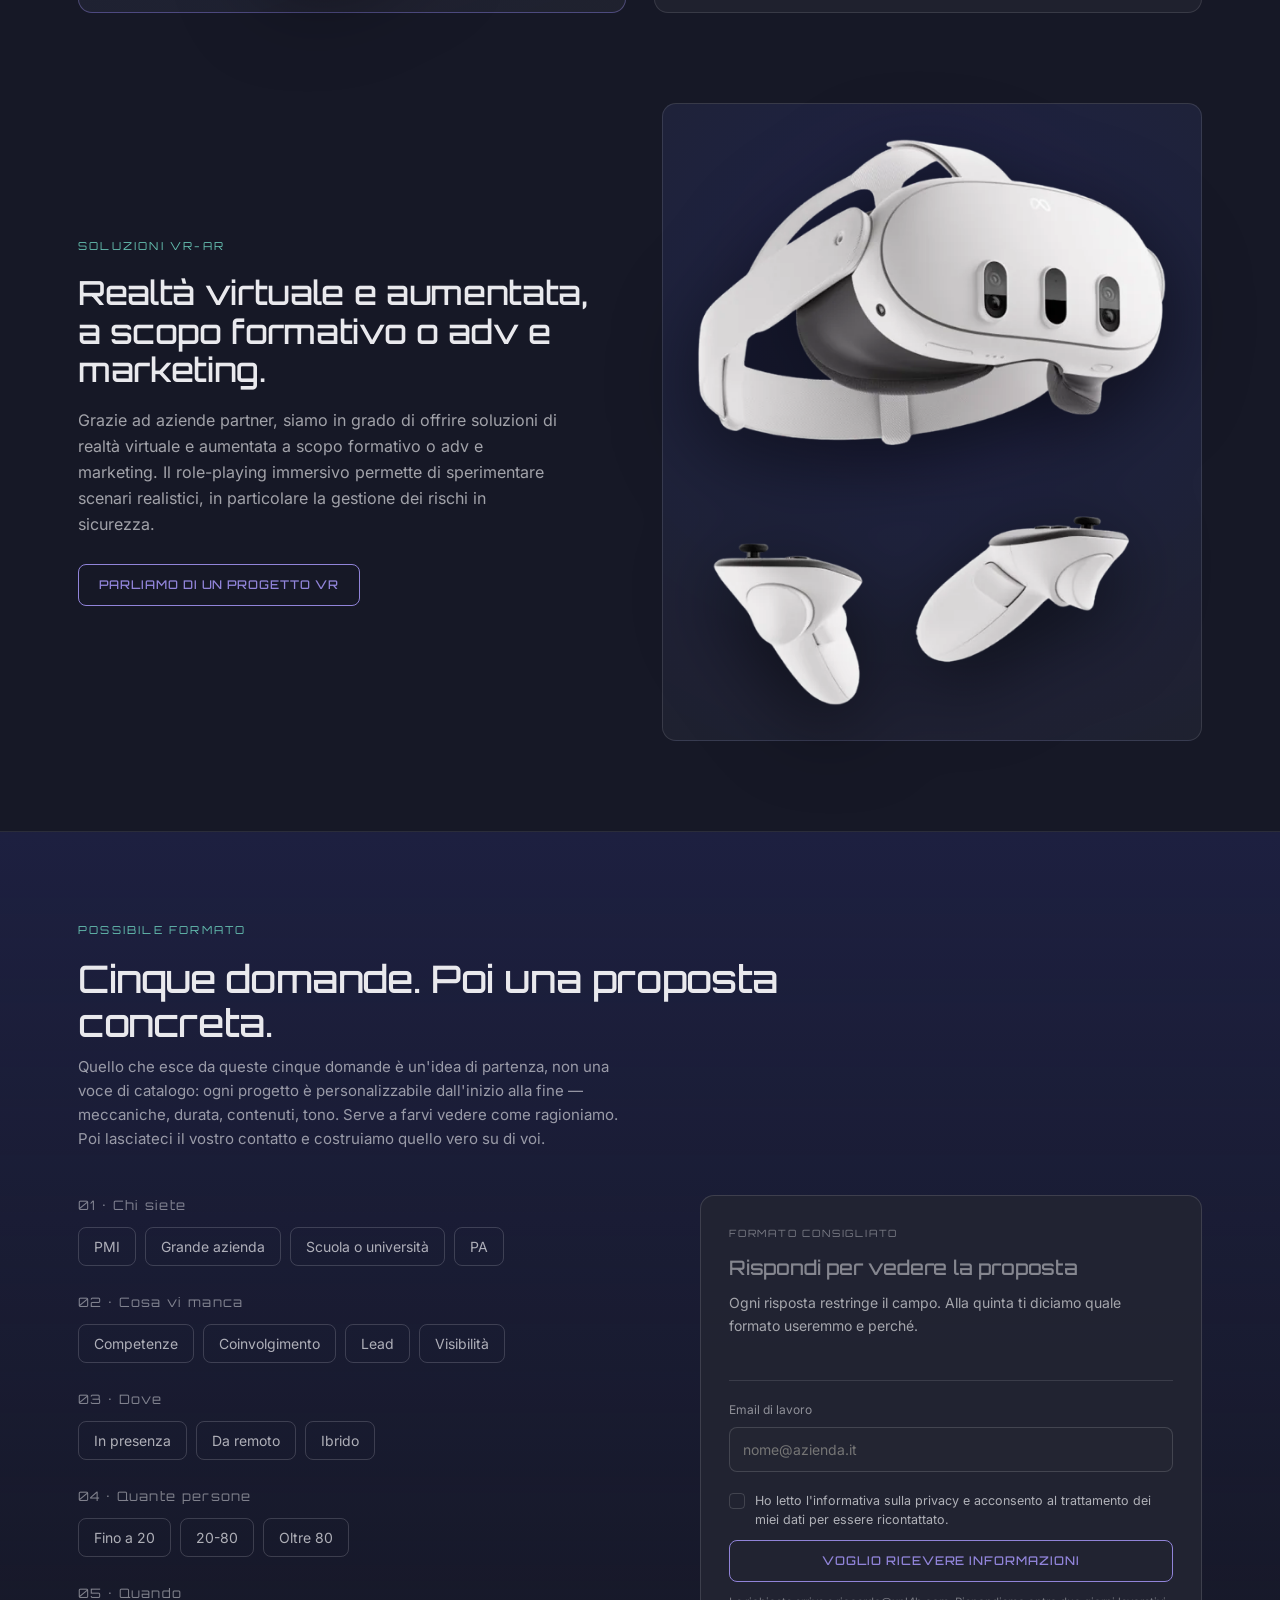
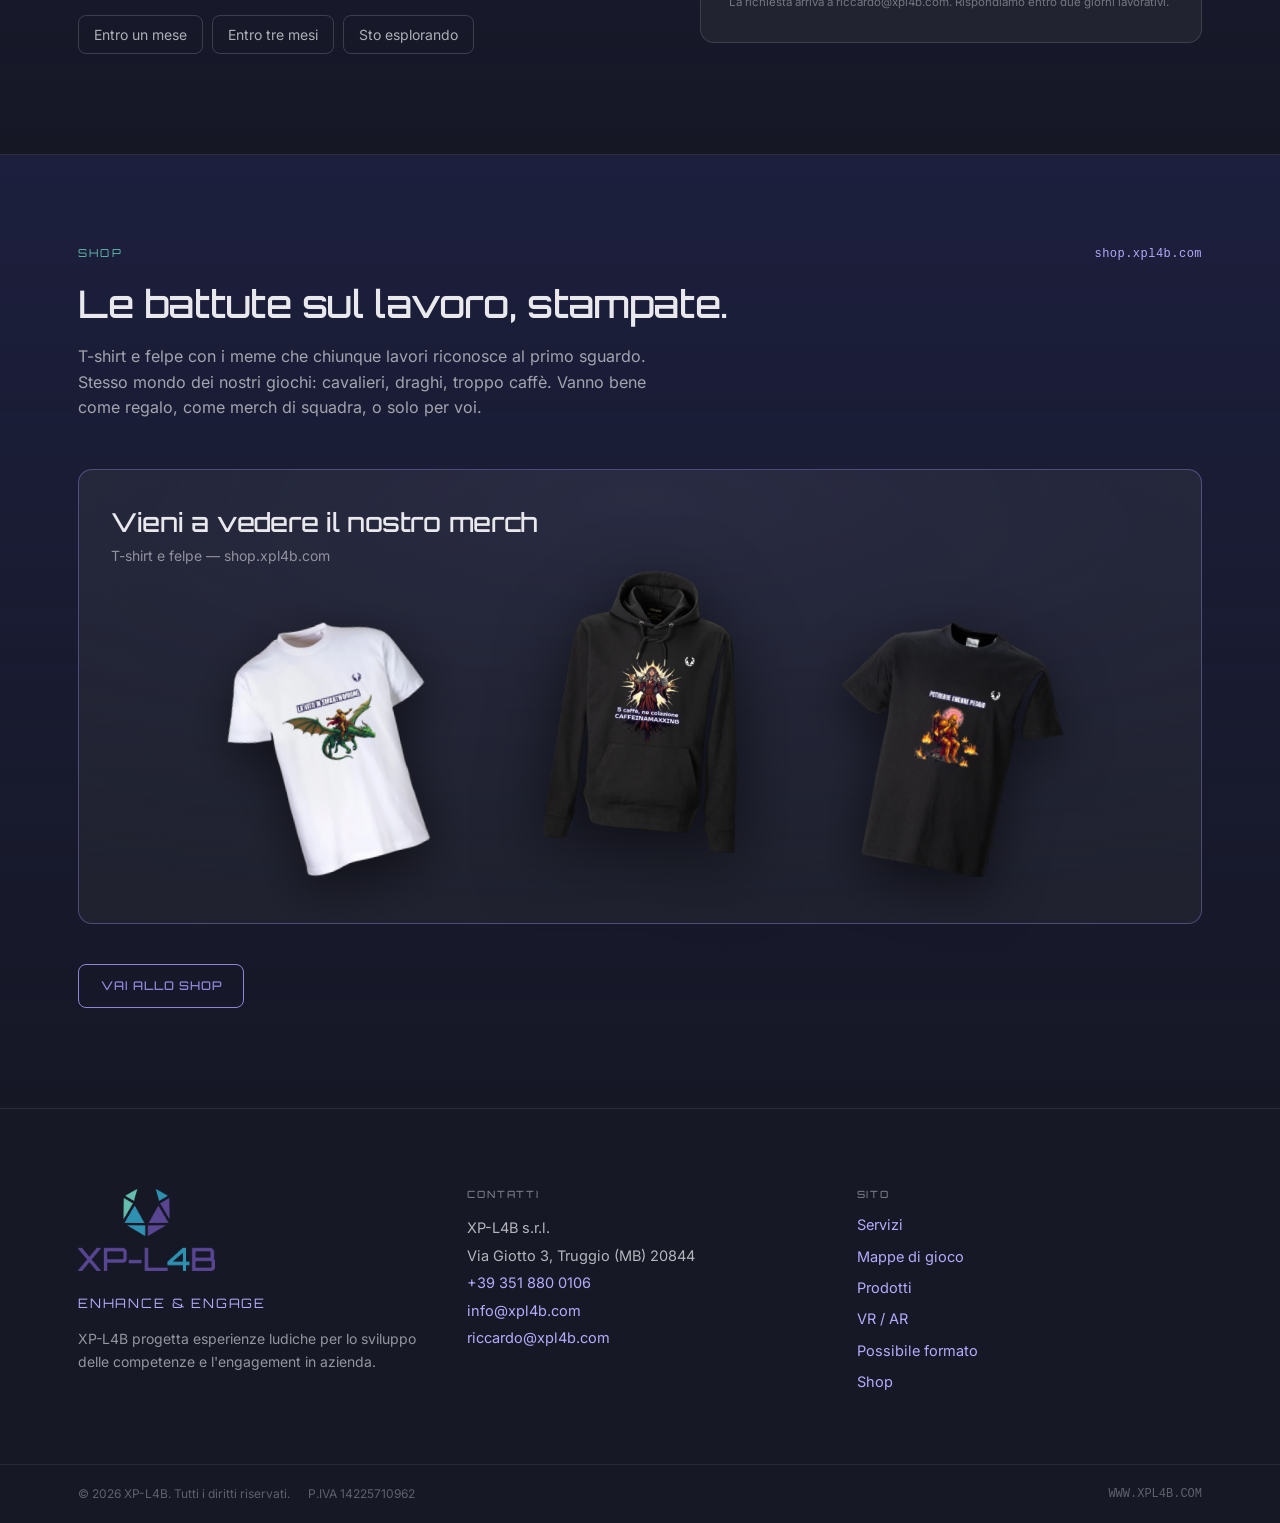
==== commit 496c4cce: "Consenso privacy da spuntare prima di inviare Il modulo raccoglie un indirizzo email di una persona " ====
--- a/index.html
+++ b/index.html
@@ -26,10 +26,10 @@
 
 <link rel="preload" href="assets/fonts/inter-latin.woff2" as="font" type="font/woff2" crossorigin>
 <link rel="preload" href="assets/fonts/orbitron-latin.woff2" as="font" type="font/woff2" crossorigin>
-<link rel="stylesheet" href="css/fonts.css?v=2026-09-09.1">
-<link rel="stylesheet" href="css/nocturne.css?v=2026-09-09.1">
-<link rel="stylesheet" href="css/site.css?v=2026-09-09.1">
-<script type="module" src="js/main.js?v=2026-09-09.1"></script>
+<link rel="stylesheet" href="css/fonts.css?v=2026-09-09.2">
+<link rel="stylesheet" href="css/nocturne.css?v=2026-09-09.2">
+<link rel="stylesheet" href="css/site.css?v=2026-09-09.2">
+<script type="module" src="js/main.js?v=2026-09-09.2"></script>
 </head>
 <body>
 
@@ -39,7 +39,7 @@
    what the current build is and, if it is older, reloads itself at a URL the
    cache has never seen. Once per session, so it can never loop. */
 (function () {
-  var BUILD = "2026-09-09.1";
+  var BUILD = "2026-09-09.2";
   try {
     /* One attempt per session, whatever happens. Comparing the stored value
        against BUILD instead would loop forever when the reload still returns
@@ -610,6 +610,16 @@
 
           <label class="recommendation__label" for="email" data-en="Work email">Email di lavoro</label>
           <input type="email" class="input" id="email" name="email" autocomplete="email" required placeholder="nome@azienda.it" data-en-placeholder="name@company.com">
+          <!-- Il link all'informativa sta fuori dalla label di proposito:
+               dentro, cliccarlo spunterebbe anche la casella. Compare solo
+               quando PRIVACY_URL in js/config.js ha un indirizzo. -->
+          <label class="consent">
+            <input type="checkbox" id="privacy-consent" name="consenso-privacy" required>
+            <span class="consent__box" aria-hidden="true"></span>
+            <span class="consent__text" data-en="I have read the privacy policy and I consent to my data being processed so you can get back to me.">Ho letto l'informativa sulla privacy e acconsento al trattamento dei miei dati per essere ricontattato.</span>
+          </label>
+          <a class="consent__link" id="privacy-link" target="_blank" rel="noopener" hidden data-en="Read the privacy policy ↗">Leggi l'informativa sulla privacy ↗</a>
+
           <p class="recommendation__error" id="form-error" role="alert" hidden></p>
 
           <button type="submit" class="btn btn-primary btn-block btn--display" id="format-submit" data-en="I want more information" data-en-sent="Request sent" data-it-sent="Richiesta inviata">VOGLIO RICEVERE INFORMAZIONI</button>
--- a/css/site.css
+++ b/css/site.css
@@ -866,6 +866,48 @@
   font-size: 12px;
   color: var(--color-accent-300);
 }
+/* The privacy tick. Built the way Nocturne builds .radio: the real checkbox is
+   there and focusable but invisible, and the square beside it is what you see,
+   so native keyboard and screen-reader behaviour is kept rather than
+   reimplemented. */
+.consent {
+  display: flex; align-items: flex-start; gap: 10px;
+  margin: 6px 0 10px;
+  cursor: pointer;
+}
+.consent input {
+  position: absolute; opacity: 0; width: 0; height: 0; pointer-events: none;
+}
+.consent__box {
+  width: 16px; height: 16px; flex: none; margin-top: 1px;
+  border-radius: 4px;
+  border: 1.5px solid var(--color-divider);
+  position: relative;
+  transition: border-color .2s ease, background-color .2s ease;
+}
+.consent:hover .consent__box { border-color: var(--color-accent); }
+.consent input:checked + .consent__box {
+  border-color: var(--brand-mint);
+  background: var(--brand-mint);
+}
+.consent input:checked + .consent__box::after {
+  content: "";
+  position: absolute; left: 4.5px; top: 1px;
+  width: 3.5px; height: 8px;
+  border: solid var(--color-bg);
+  border-width: 0 2px 2px 0;
+  transform: rotate(45deg);
+}
+.consent input:focus-visible + .consent__box {
+  outline: 2px solid var(--color-accent); outline-offset: 2px;
+}
+.consent__text { font-size: 12.5px; line-height: 1.5; color: var(--text-72); }
+.consent__link {
+  display: inline-block;
+  margin: 0 0 12px;
+  font-size: 12.5px;
+}
+
 .recommendation__note {
   font-size: 11.5px;
   color: var(--text-42);
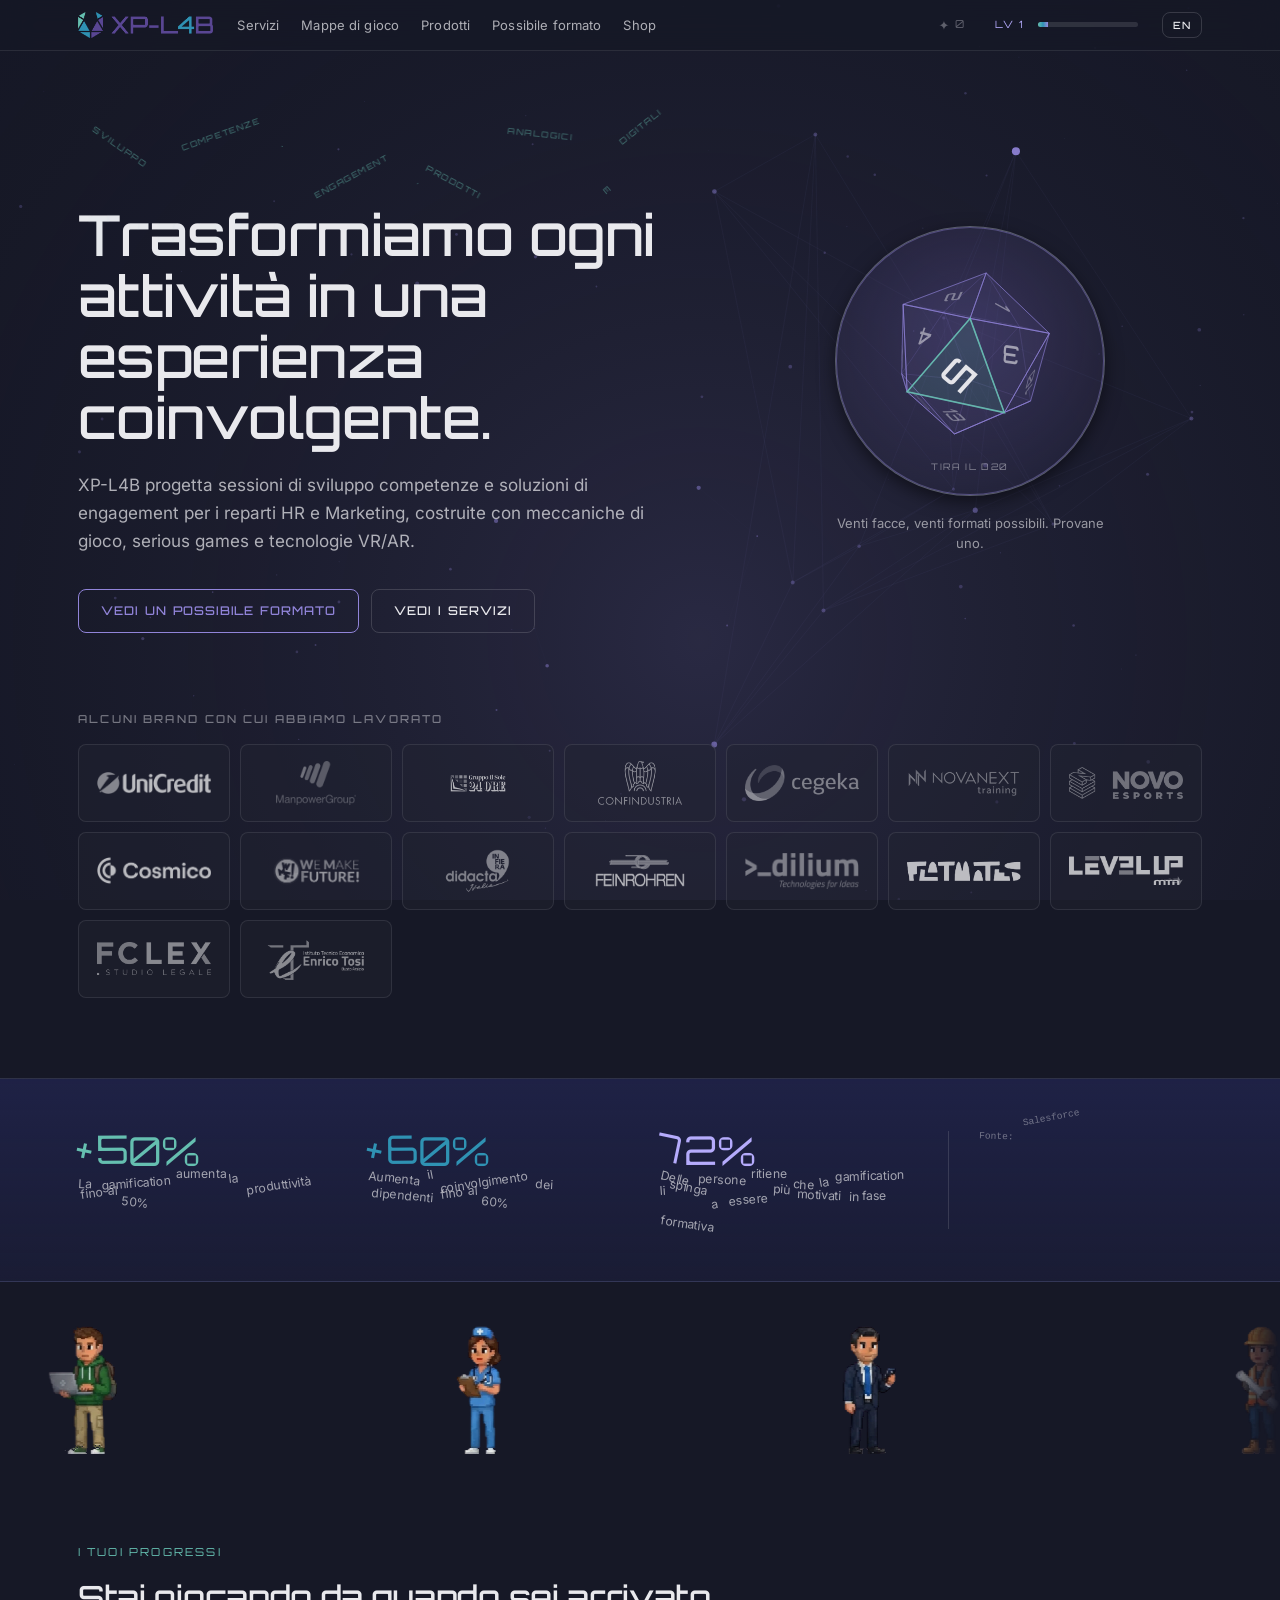
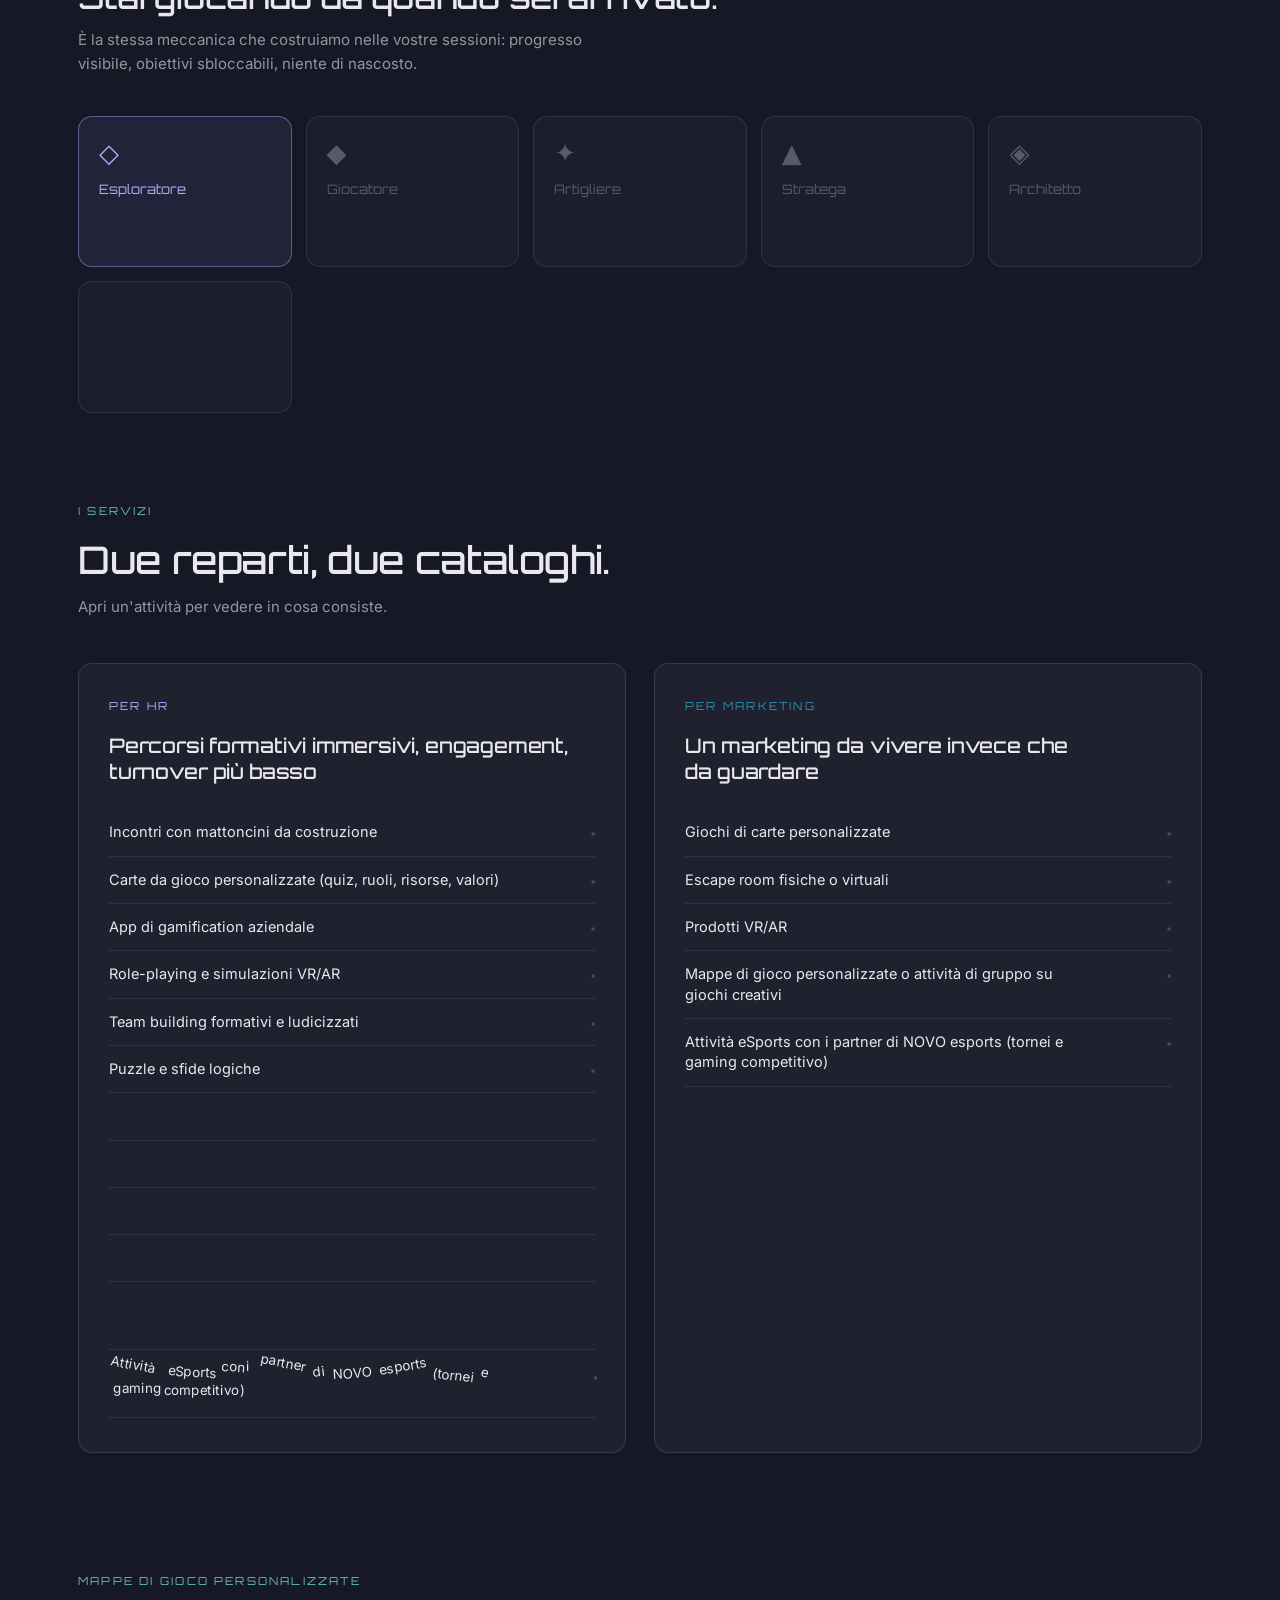
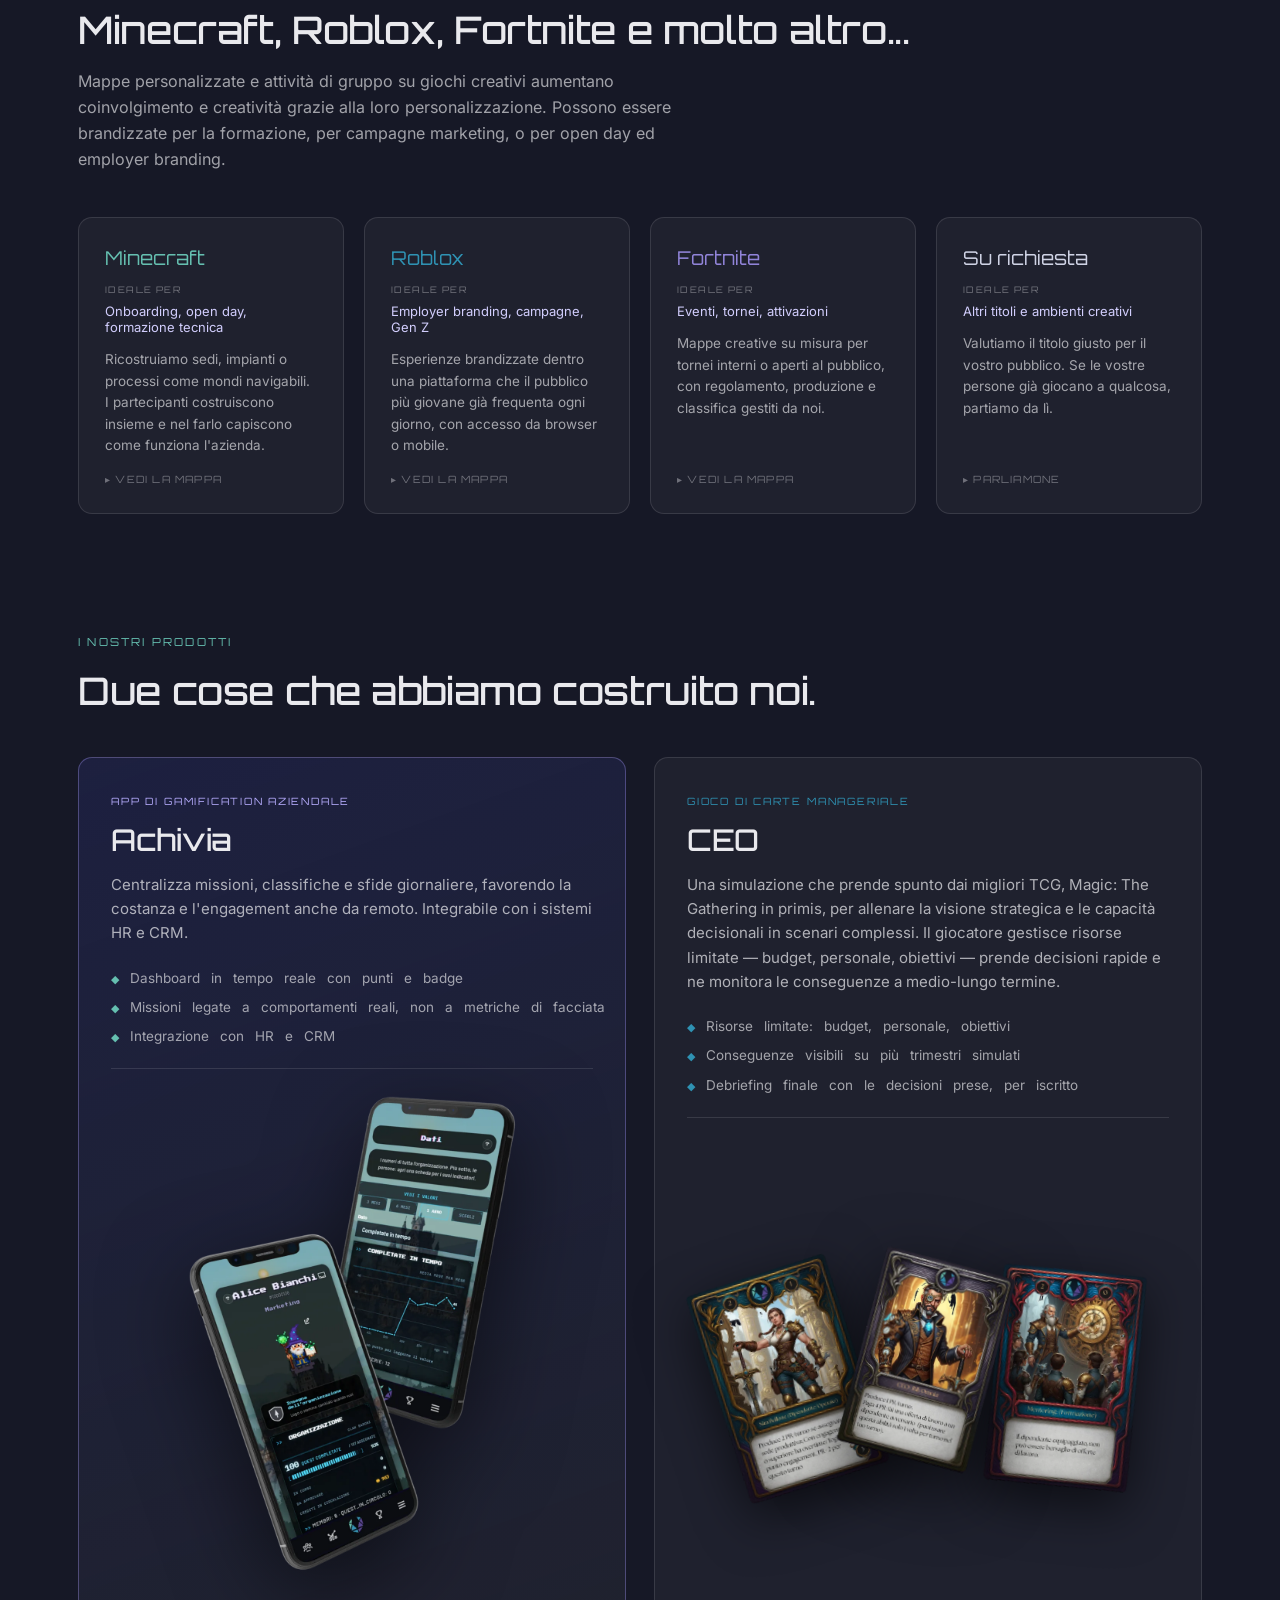
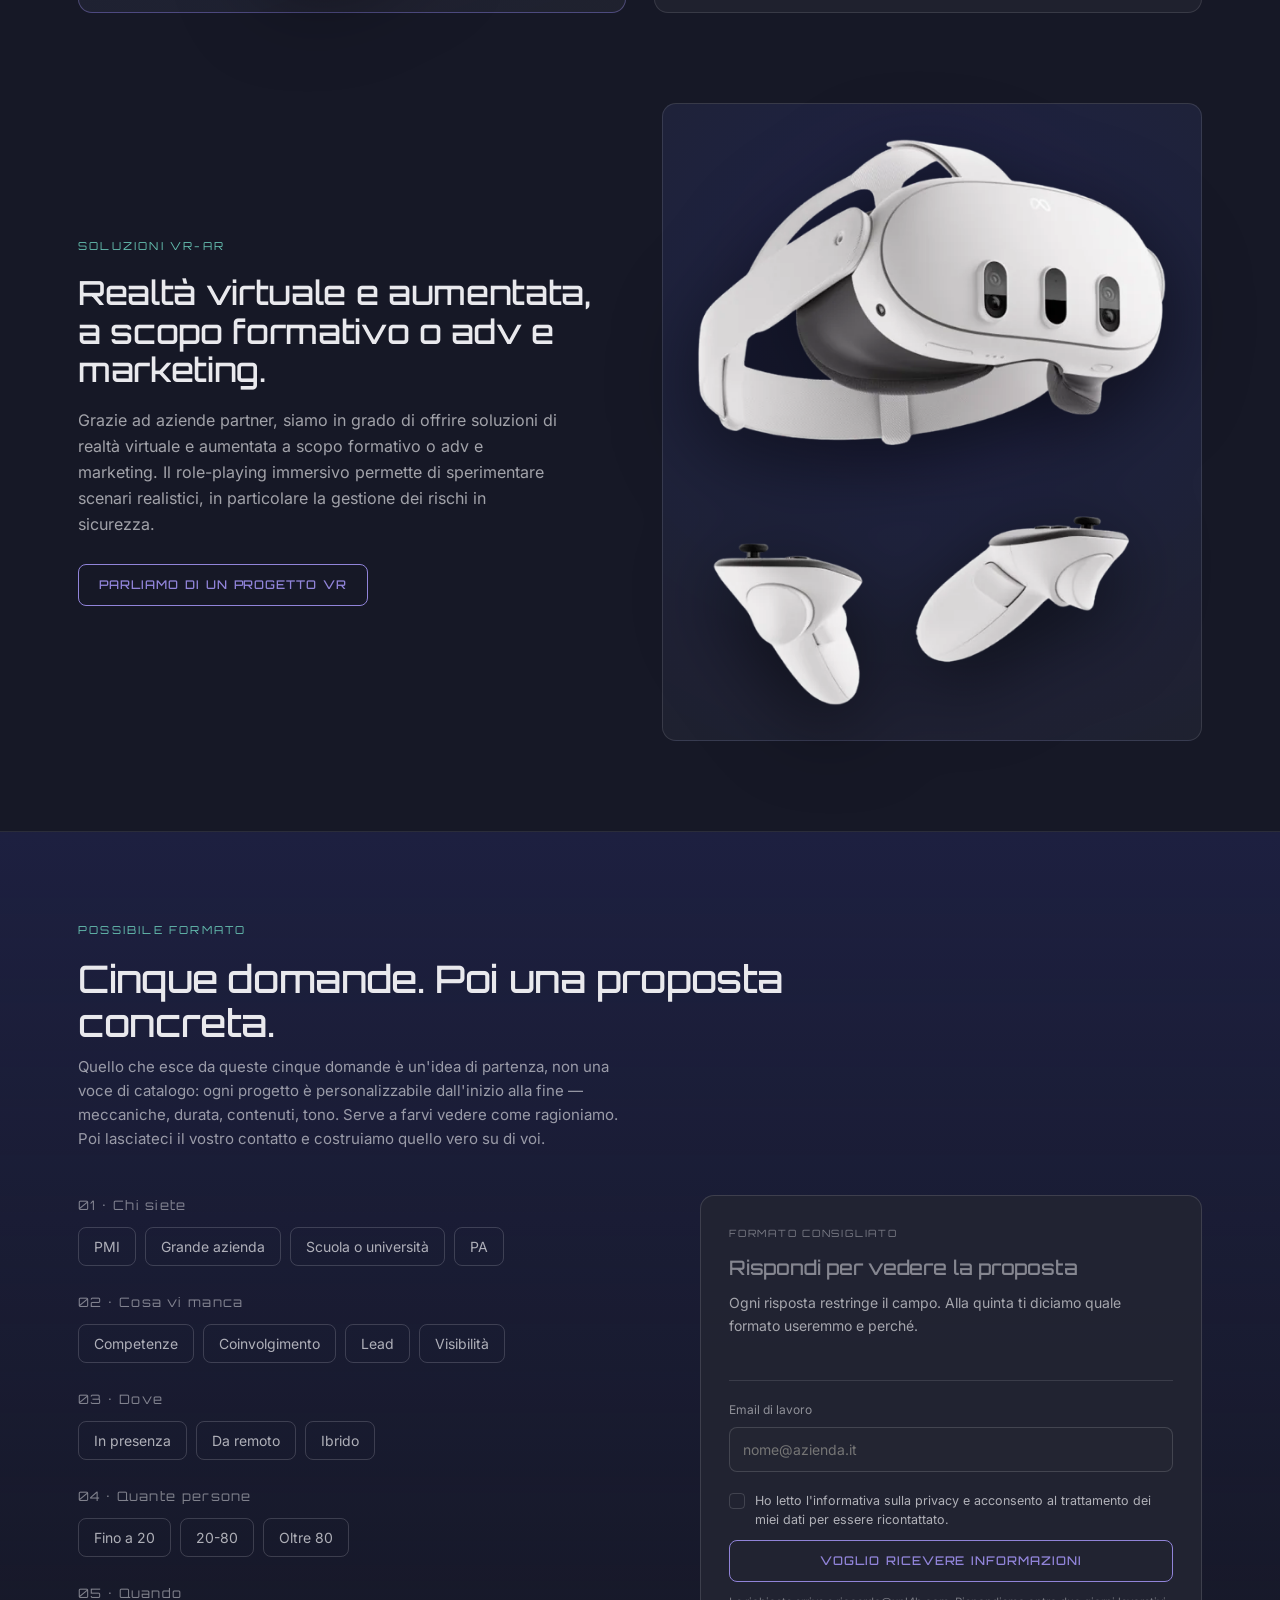
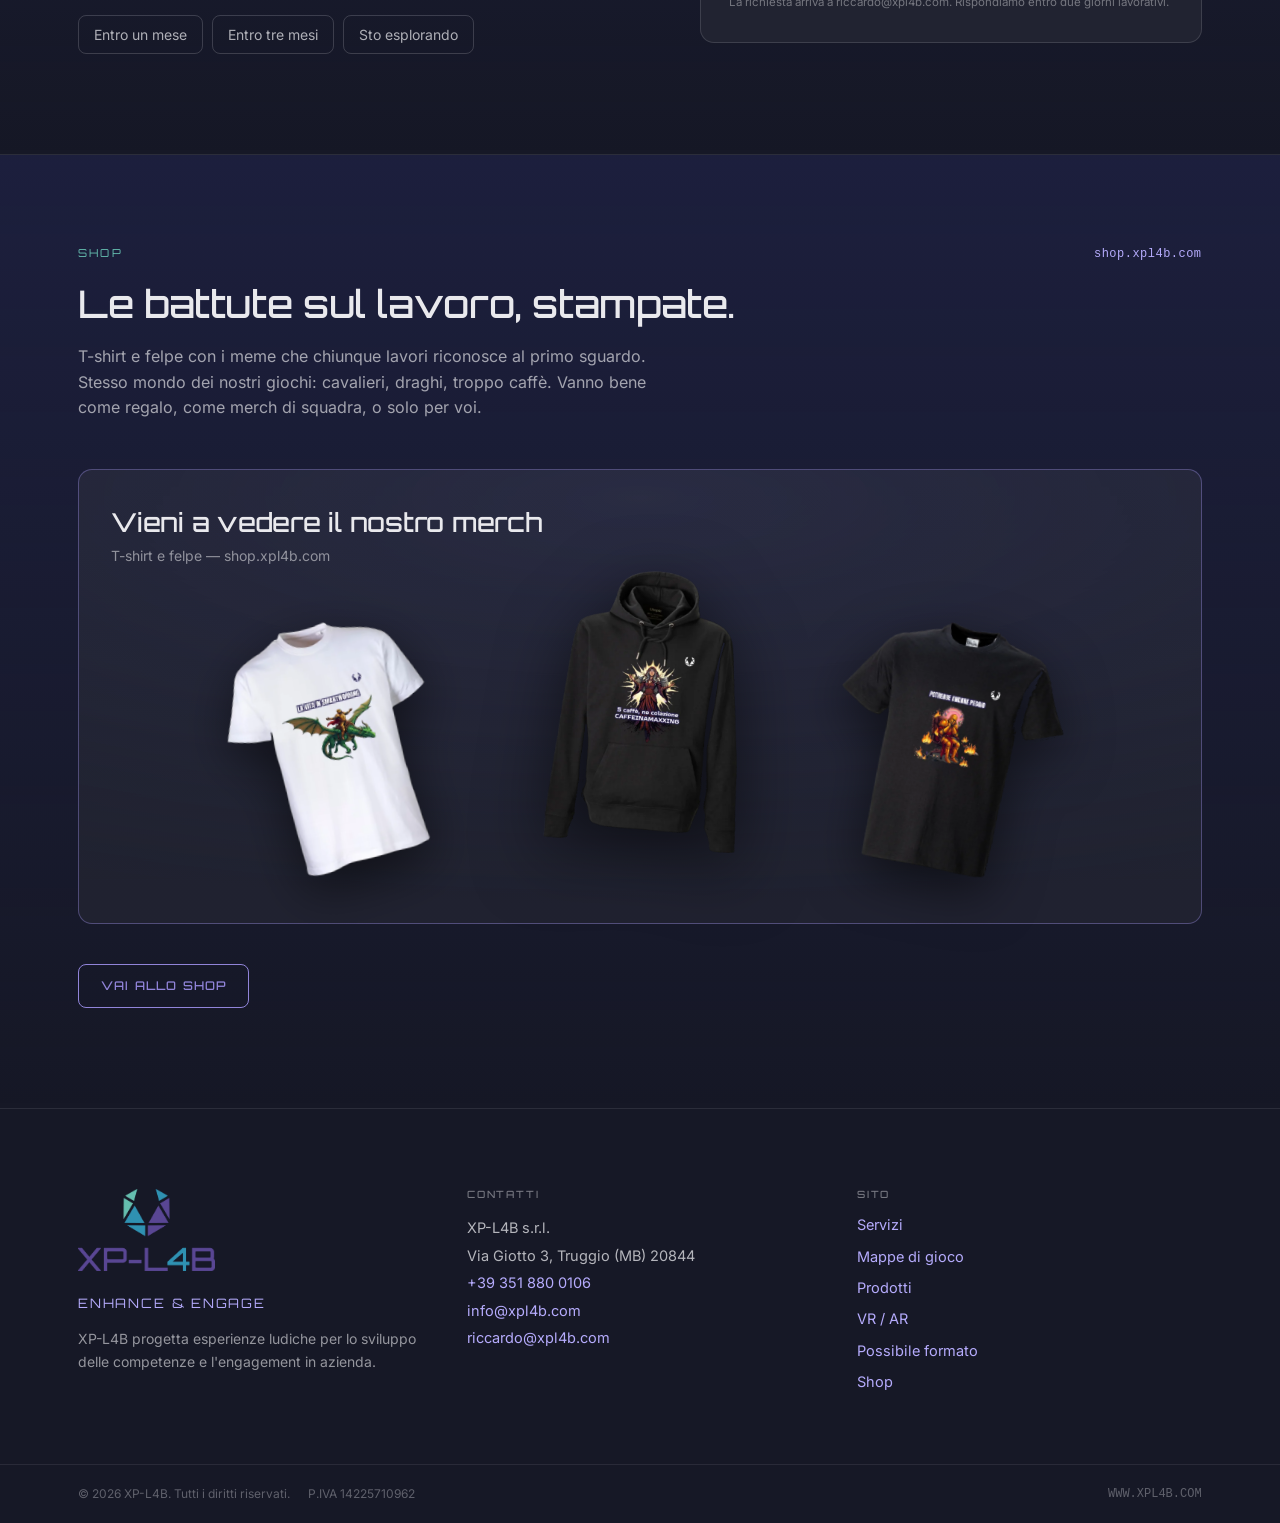
==== commit ba677fb6: "Prova: tutta la pagina si frantuma come il titolo Ogni blocco di testo dentro main e nel footer pren" ====
--- a/index.html
+++ b/index.html
@@ -26,10 +26,10 @@
 
 <link rel="preload" href="assets/fonts/inter-latin.woff2" as="font" type="font/woff2" crossorigin>
 <link rel="preload" href="assets/fonts/orbitron-latin.woff2" as="font" type="font/woff2" crossorigin>
-<link rel="stylesheet" href="css/fonts.css?v=2026-09-09.2">
-<link rel="stylesheet" href="css/nocturne.css?v=2026-09-09.2">
-<link rel="stylesheet" href="css/site.css?v=2026-09-09.2">
-<script type="module" src="js/main.js?v=2026-09-09.2"></script>
+<link rel="stylesheet" href="css/fonts.css?v=2026-09-09.3">
+<link rel="stylesheet" href="css/nocturne.css?v=2026-09-09.3">
+<link rel="stylesheet" href="css/site.css?v=2026-09-09.3">
+<script type="module" src="js/main.js?v=2026-09-09.3"></script>
 </head>
 <body>
 
@@ -39,7 +39,7 @@
    what the current build is and, if it is older, reloads itself at a URL the
    cache has never seen. Once per session, so it can never loop. */
 (function () {
-  var BUILD = "2026-09-09.2";
+  var BUILD = "2026-09-09.3";
   try {
     /* One attempt per session, whatever happens. Comparing the stored value
        against BUILD instead would loop forever when the reload still returns
--- a/css/site.css
+++ b/css/site.css
@@ -282,10 +282,26 @@
 .shatter__p--1 { color: color-mix(in srgb, var(--color-text) 74%, var(--brand-mint)); }
 .shatter__p--2 { color: color-mix(in srgb, var(--color-text) 74%, var(--brand-blue)); }
 
-/* A little depth of field, where there is a machine to pay for it: a filter
-   per letter is more than a phone should be asked to repaint every frame. */
+/* Body text breaks by word rather than by letter: at 13-15px the pieces of a
+   glyph are a smudge, and one span per word is a fraction of the boxes. The
+   whole block shares one --e, so a paragraph costs a single style write per
+   frame however long it is. */
+.shatter-block { --e: 0; }
+.shatter__wp {
+  display: inline-block;
+  transform:
+    translate3d(calc(var(--dx, 0) * var(--e) * 1px), calc(var(--dy, 0) * var(--e) * 1px), 0)
+    rotate(calc(var(--rot, 0) * var(--e) * 1deg))
+    scale(calc(1 - 0.45 * var(--e)));
+  opacity: clamp(0, (1 - var(--e)) * 1.3, 1);
+}
+
+/* A little depth of field on the hero title, and only there. A filter is a
+   separate rendering pass per element: at the title's fifty-two letters it is
+   free, at the three hundred and fifty the rest of the page adds it cost two
+   thirds of the frame rate on a desktop — 50ms a frame, measured. */
 @media (min-width: 900px) and (pointer: fine) {
-  .shatter__l { filter: blur(calc(var(--e) * 2.2px)); }
+  .hero__text .shatter__l { filter: blur(calc(var(--e) * 2.2px)); }
 }
 
 @media (prefers-reduced-motion: reduce) {
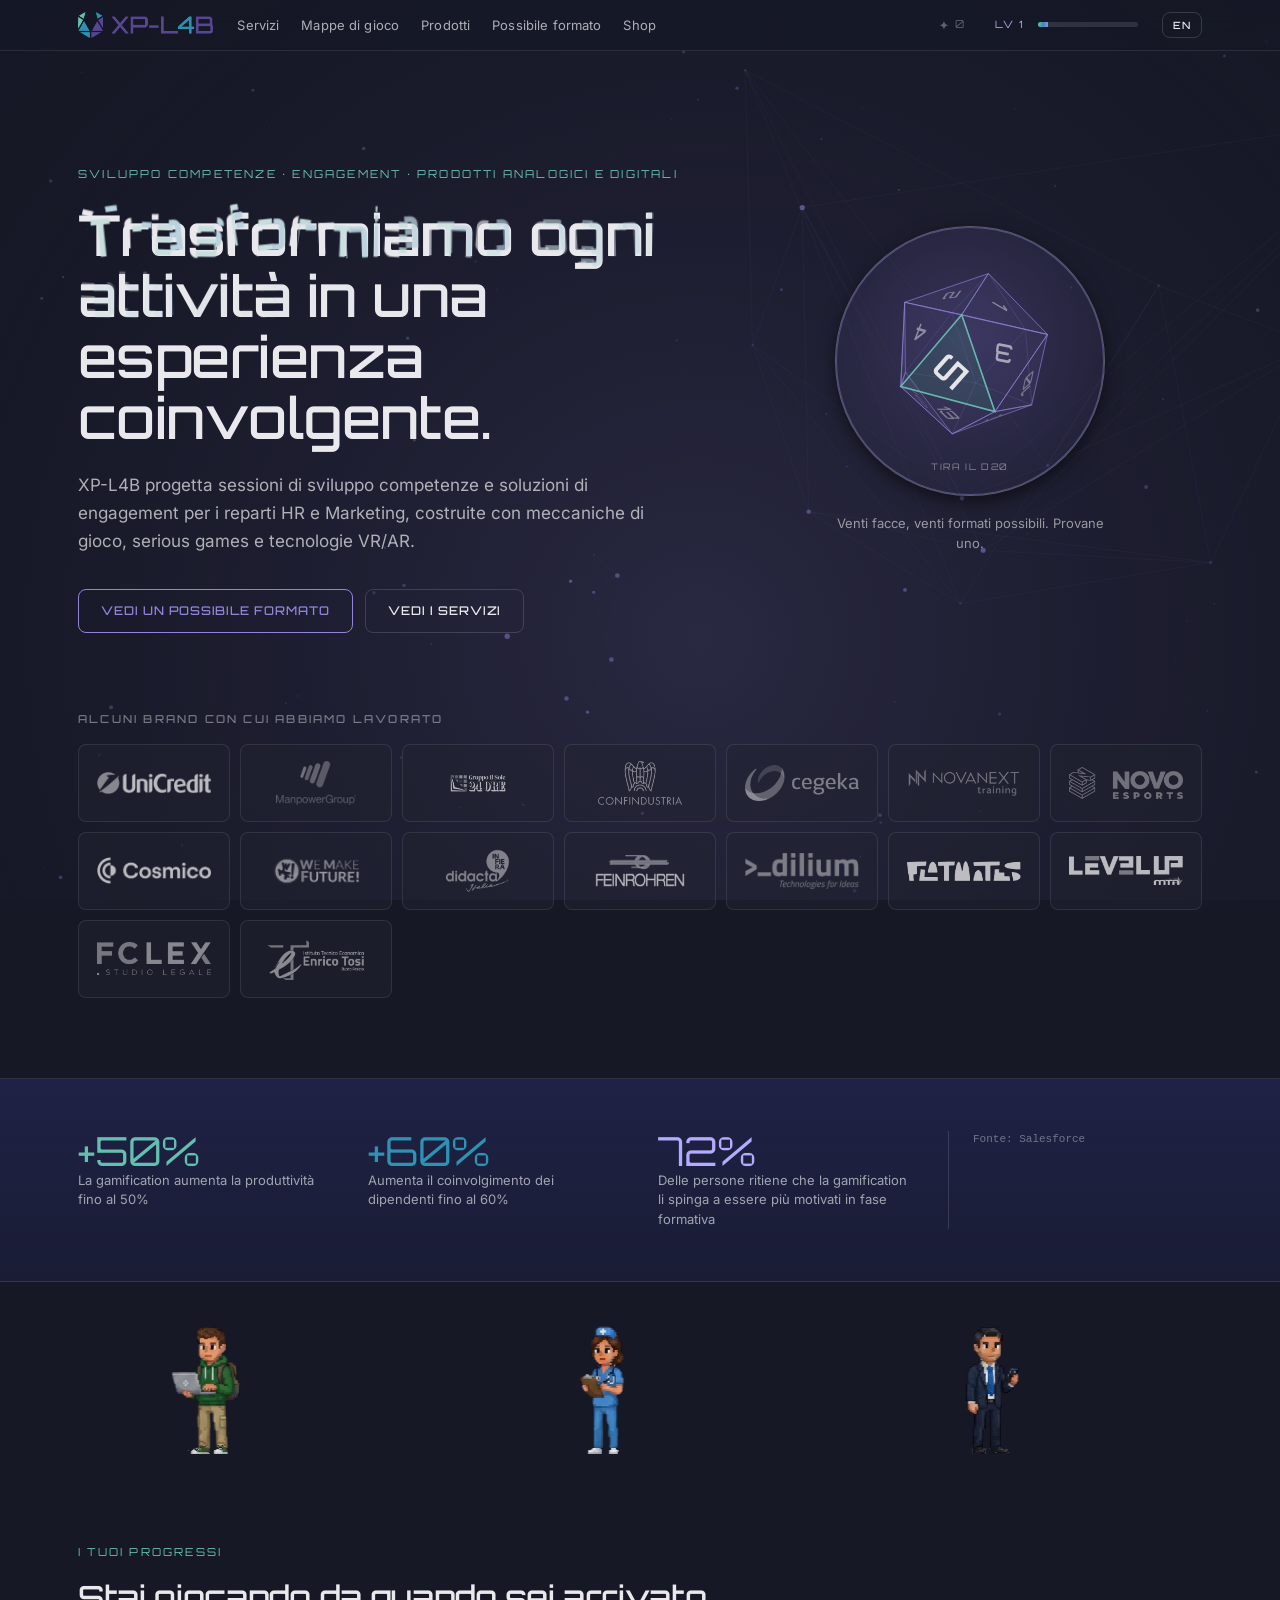
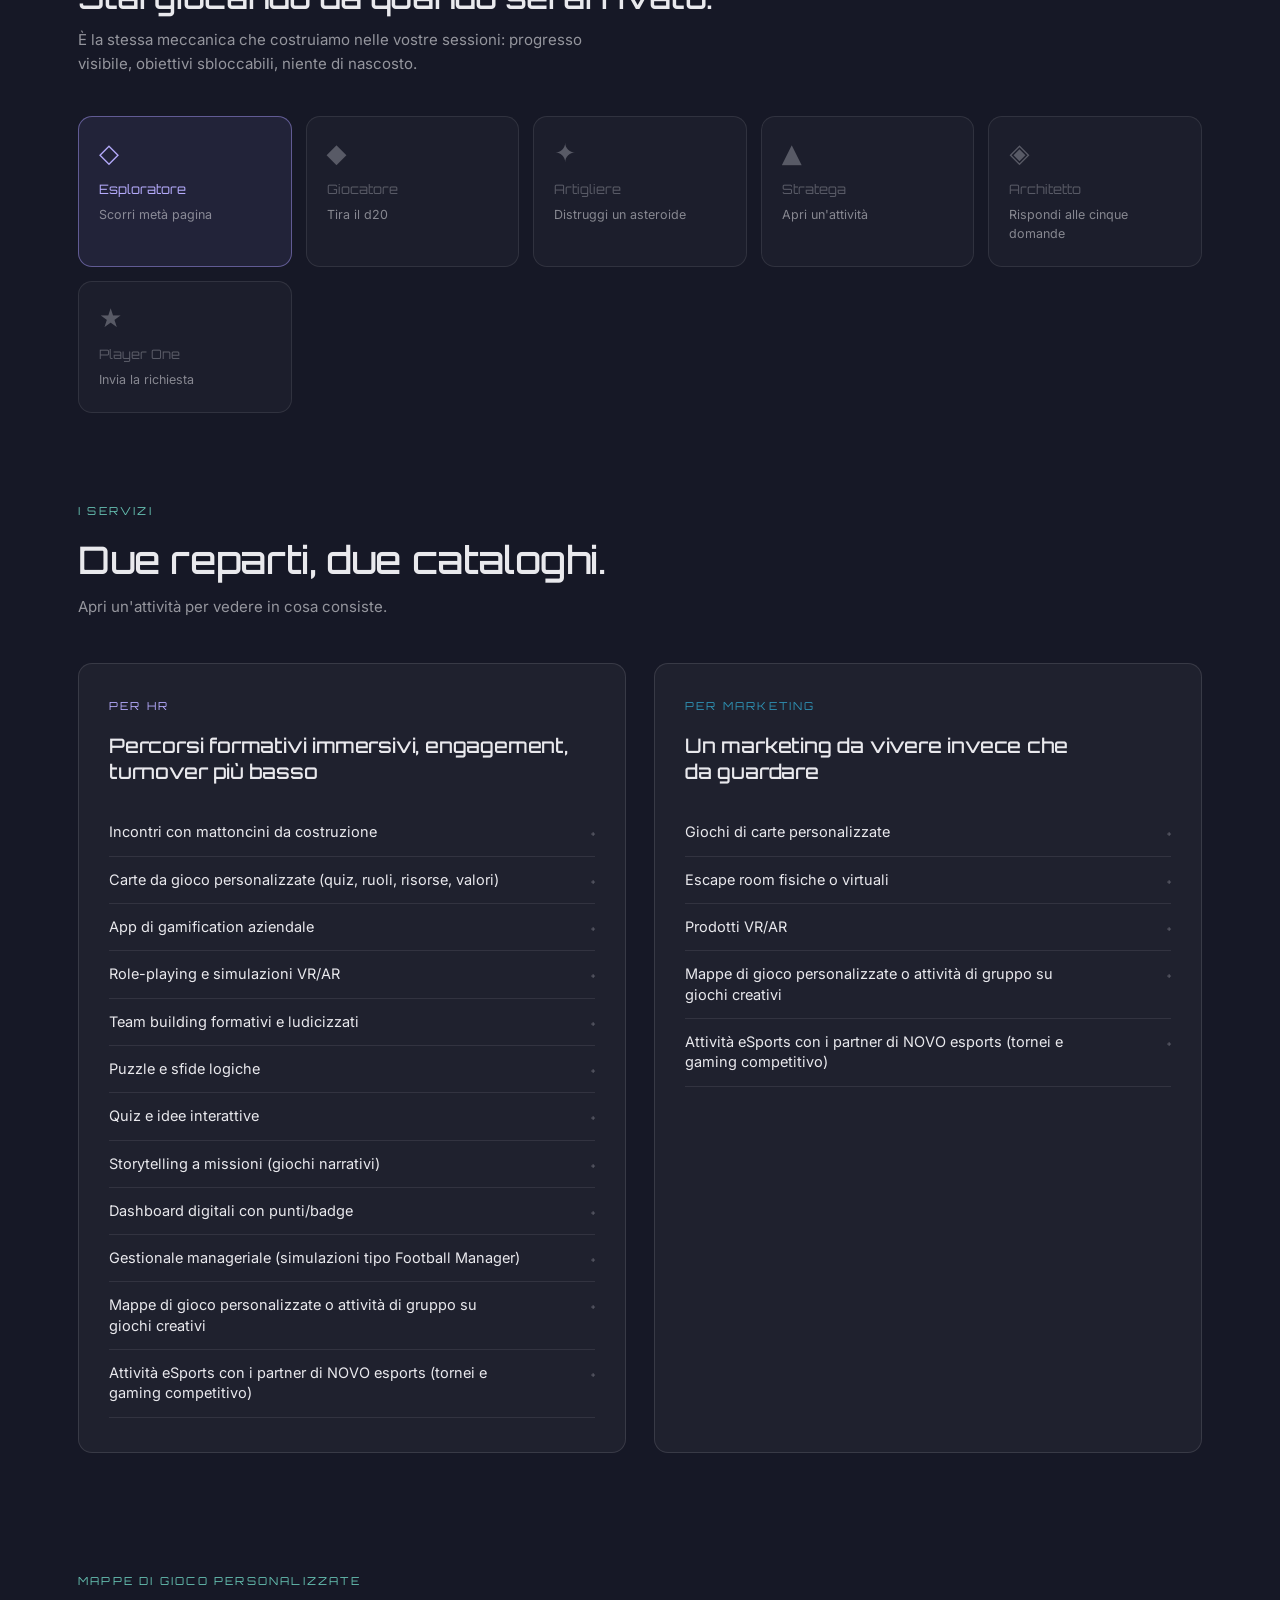
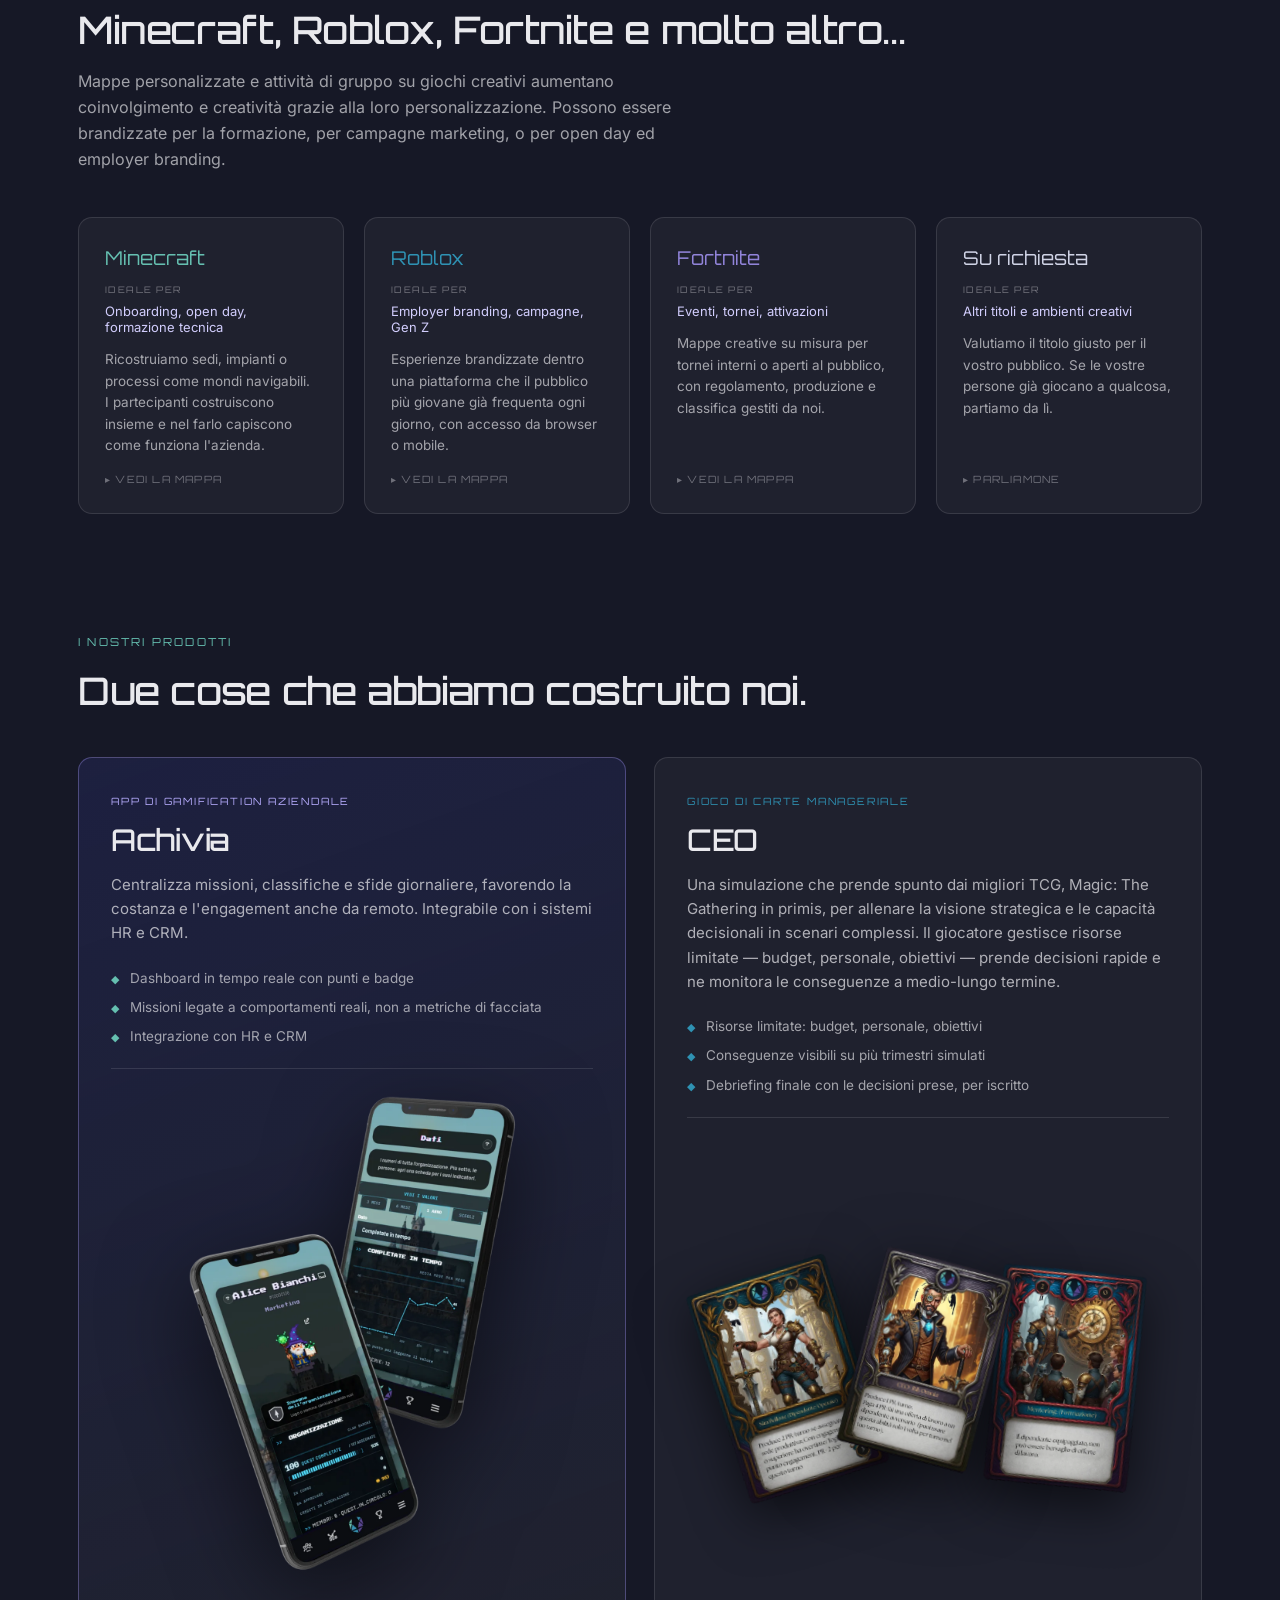
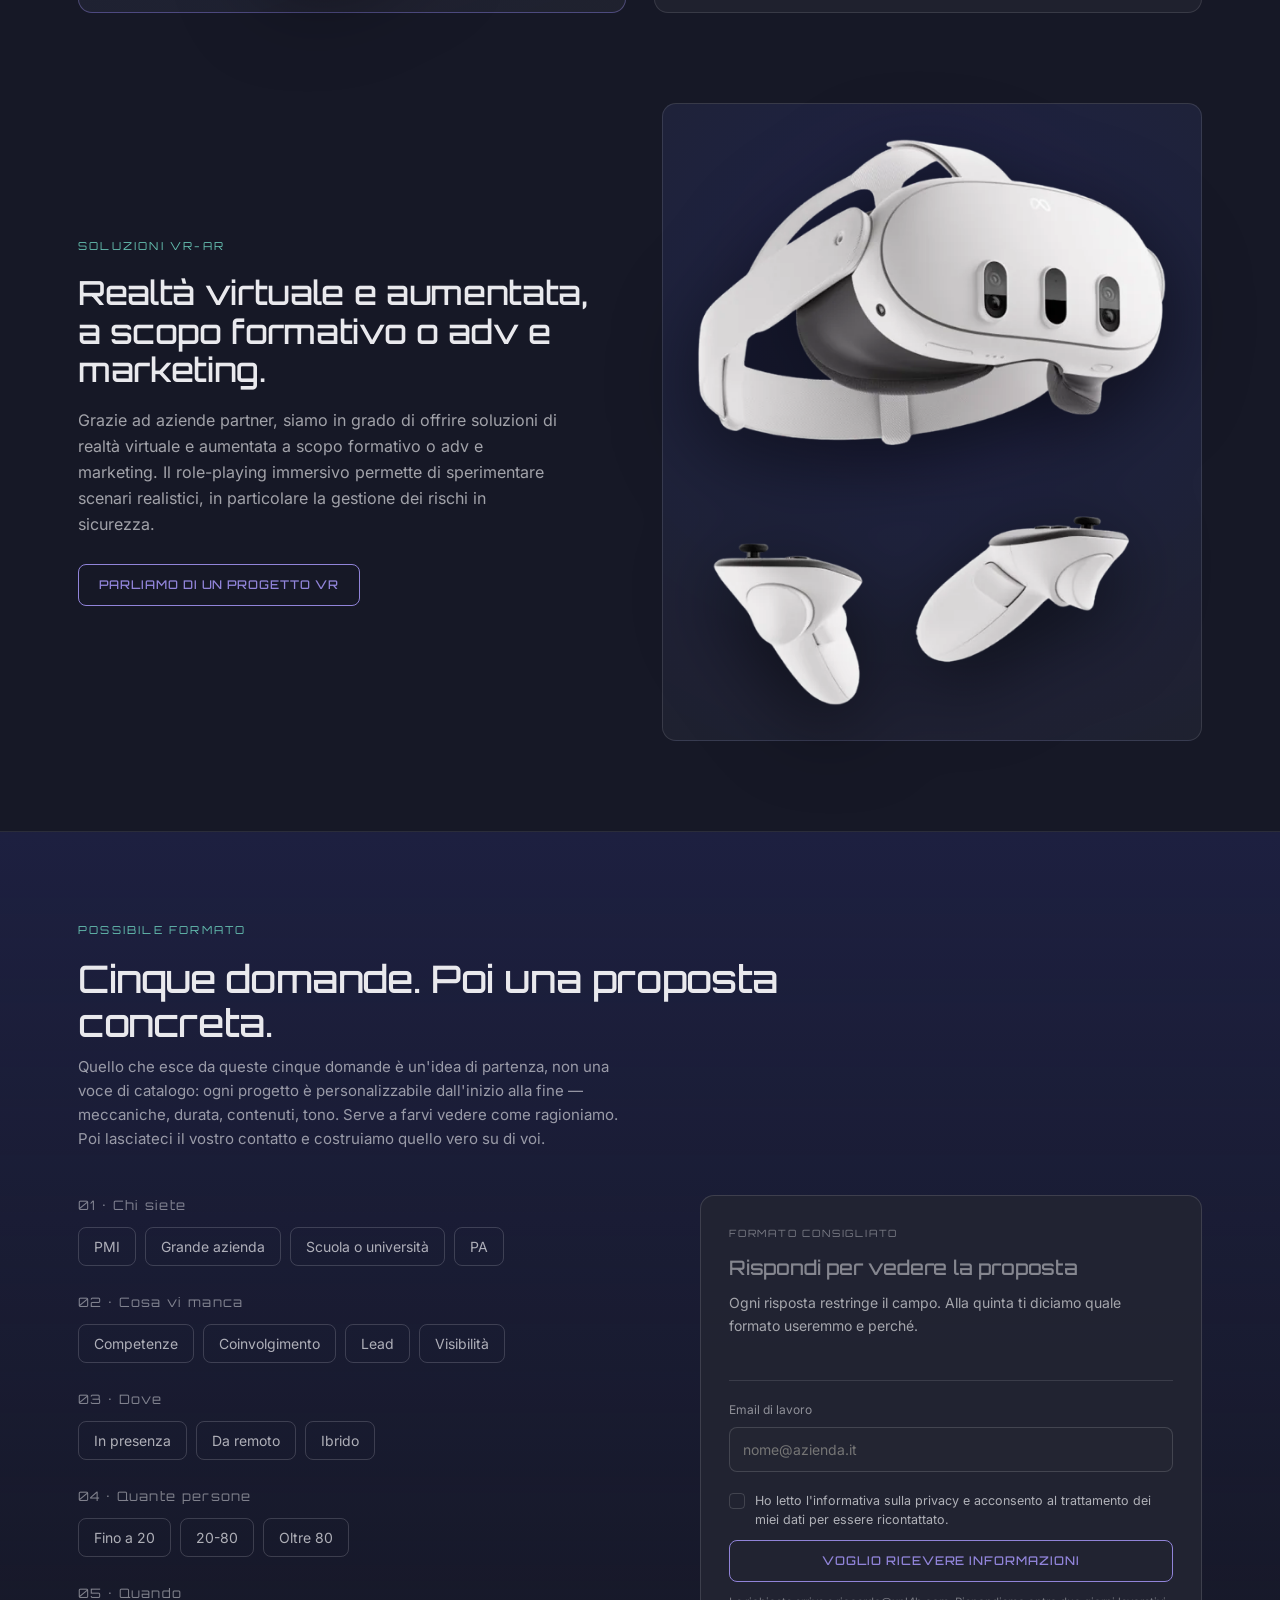
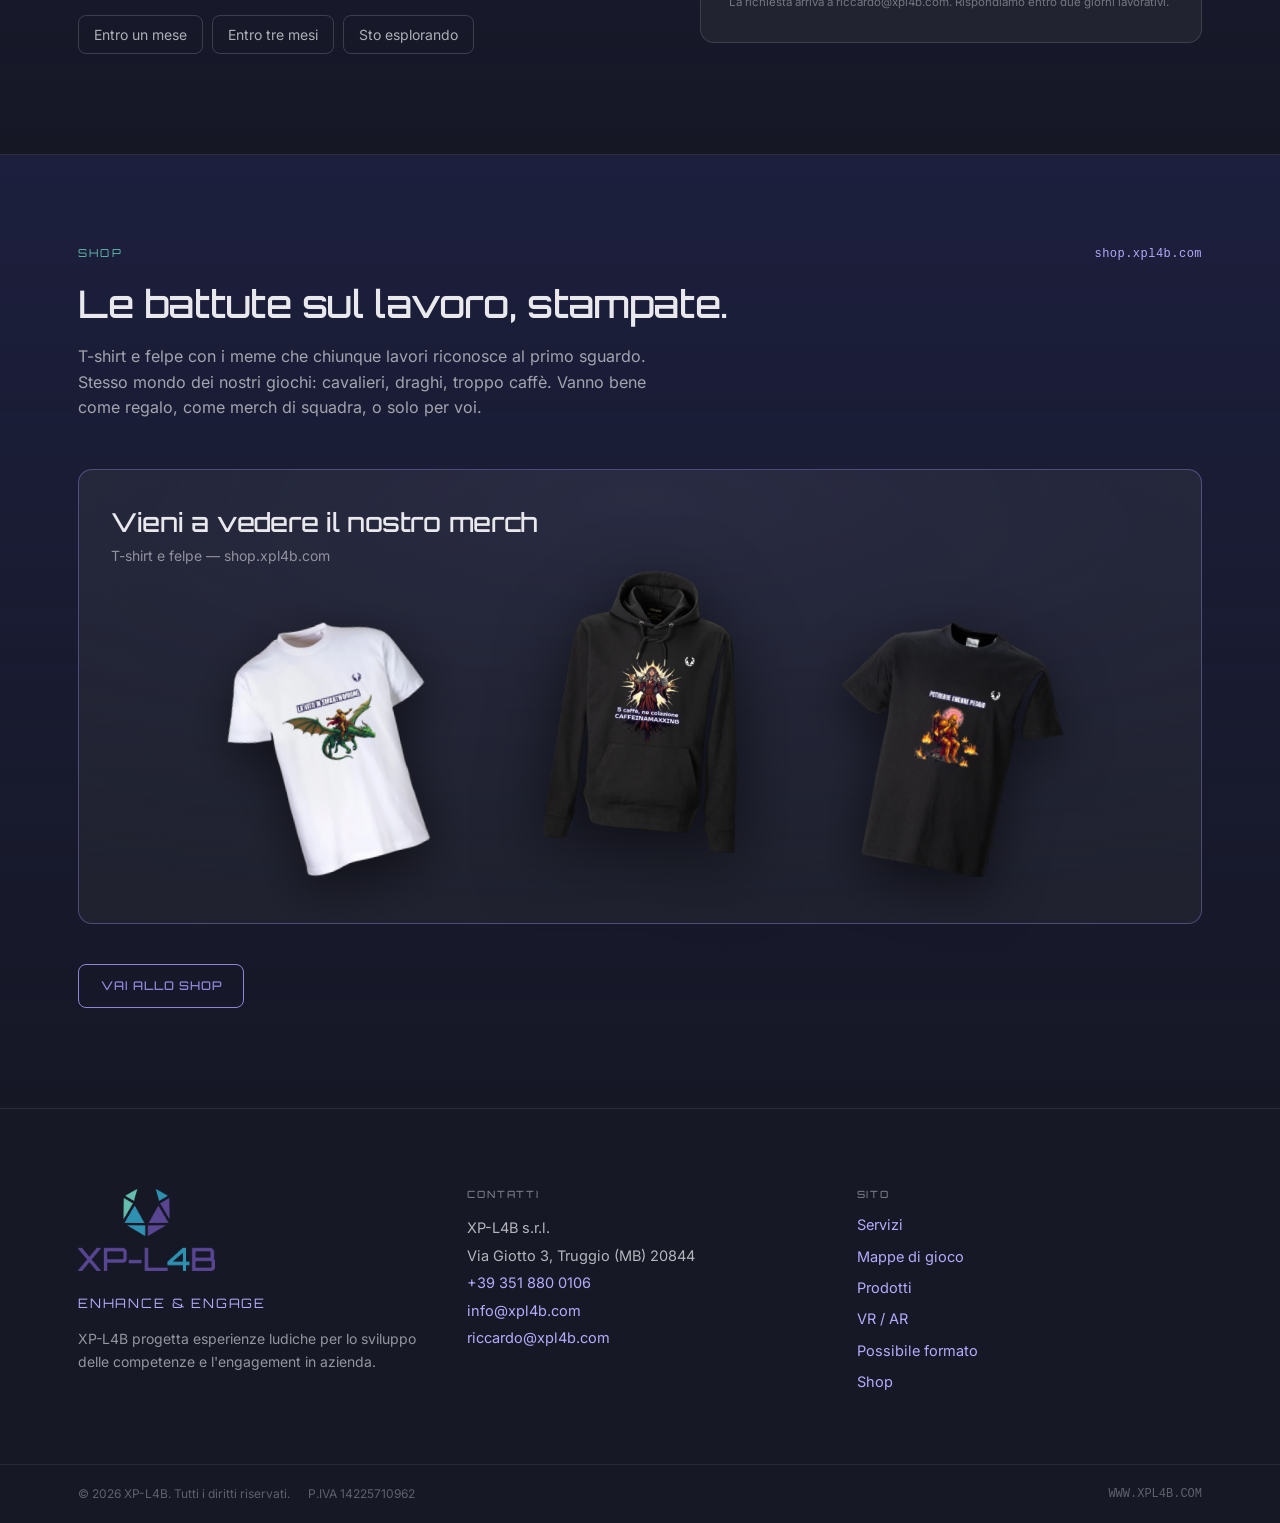
==== commit b38a9cd4: "Annullata la frantumazione su tutta la pagina Revert di ba677fb. Il titolo iniziale resta esattament" ====
--- a/index.html
+++ b/index.html
@@ -26,10 +26,10 @@
 
 <link rel="preload" href="assets/fonts/inter-latin.woff2" as="font" type="font/woff2" crossorigin>
 <link rel="preload" href="assets/fonts/orbitron-latin.woff2" as="font" type="font/woff2" crossorigin>
-<link rel="stylesheet" href="css/fonts.css?v=2026-09-09.3">
-<link rel="stylesheet" href="css/nocturne.css?v=2026-09-09.3">
-<link rel="stylesheet" href="css/site.css?v=2026-09-09.3">
-<script type="module" src="js/main.js?v=2026-09-09.3"></script>
+<link rel="stylesheet" href="css/fonts.css?v=2026-09-09.4">
+<link rel="stylesheet" href="css/nocturne.css?v=2026-09-09.4">
+<link rel="stylesheet" href="css/site.css?v=2026-09-09.4">
+<script type="module" src="js/main.js?v=2026-09-09.4"></script>
 </head>
 <body>
 
@@ -39,7 +39,7 @@
    what the current build is and, if it is older, reloads itself at a URL the
    cache has never seen. Once per session, so it can never loop. */
 (function () {
-  var BUILD = "2026-09-09.3";
+  var BUILD = "2026-09-09.4";
   try {
     /* One attempt per session, whatever happens. Comparing the stored value
        against BUILD instead would loop forever when the reload still returns
--- a/css/site.css
+++ b/css/site.css
@@ -282,26 +282,10 @@
 .shatter__p--1 { color: color-mix(in srgb, var(--color-text) 74%, var(--brand-mint)); }
 .shatter__p--2 { color: color-mix(in srgb, var(--color-text) 74%, var(--brand-blue)); }
 
-/* Body text breaks by word rather than by letter: at 13-15px the pieces of a
-   glyph are a smudge, and one span per word is a fraction of the boxes. The
-   whole block shares one --e, so a paragraph costs a single style write per
-   frame however long it is. */
-.shatter-block { --e: 0; }
-.shatter__wp {
-  display: inline-block;
-  transform:
-    translate3d(calc(var(--dx, 0) * var(--e) * 1px), calc(var(--dy, 0) * var(--e) * 1px), 0)
-    rotate(calc(var(--rot, 0) * var(--e) * 1deg))
-    scale(calc(1 - 0.45 * var(--e)));
-  opacity: clamp(0, (1 - var(--e)) * 1.3, 1);
-}
-
-/* A little depth of field on the hero title, and only there. A filter is a
-   separate rendering pass per element: at the title's fifty-two letters it is
-   free, at the three hundred and fifty the rest of the page adds it cost two
-   thirds of the frame rate on a desktop — 50ms a frame, measured. */
+/* A little depth of field, where there is a machine to pay for it: a filter
+   per letter is more than a phone should be asked to repaint every frame. */
 @media (min-width: 900px) and (pointer: fine) {
-  .hero__text .shatter__l { filter: blur(calc(var(--e) * 2.2px)); }
+  .shatter__l { filter: blur(calc(var(--e) * 2.2px)); }
 }
 
 @media (prefers-reduced-motion: reduce) {
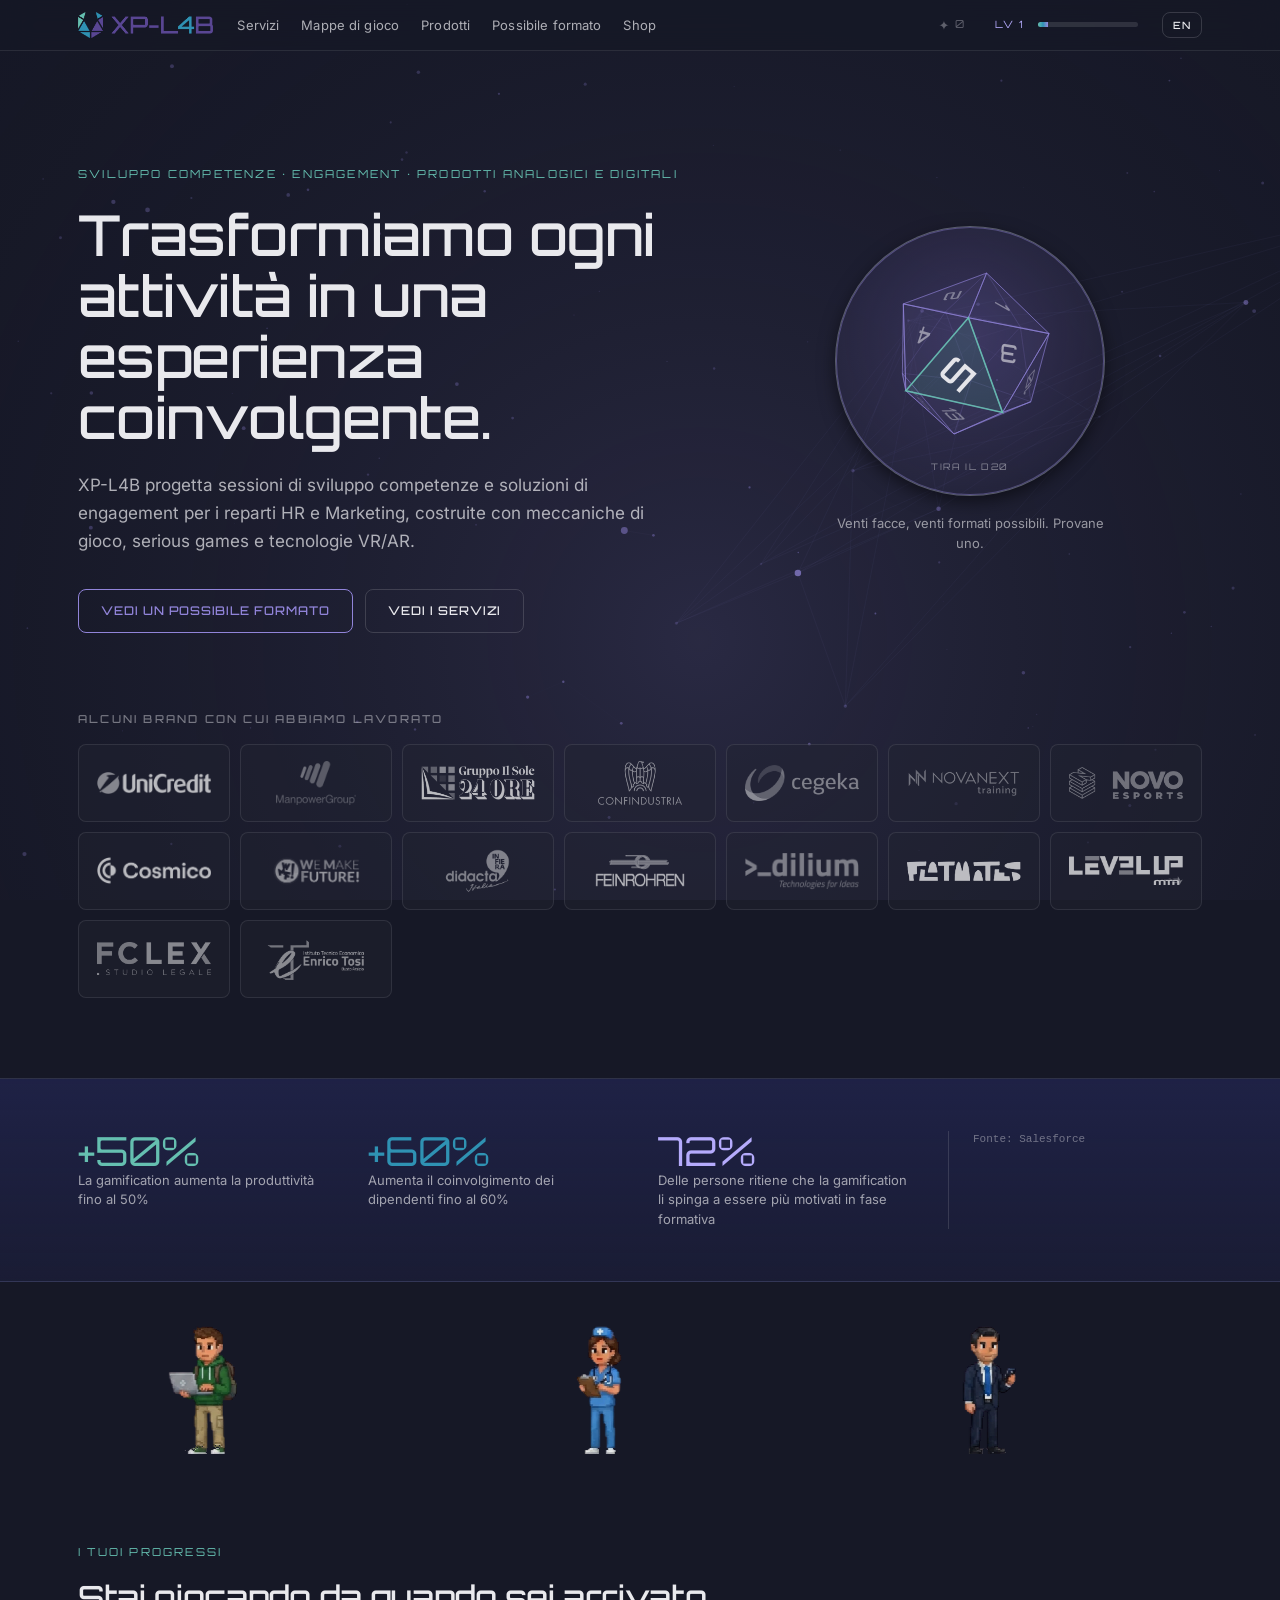
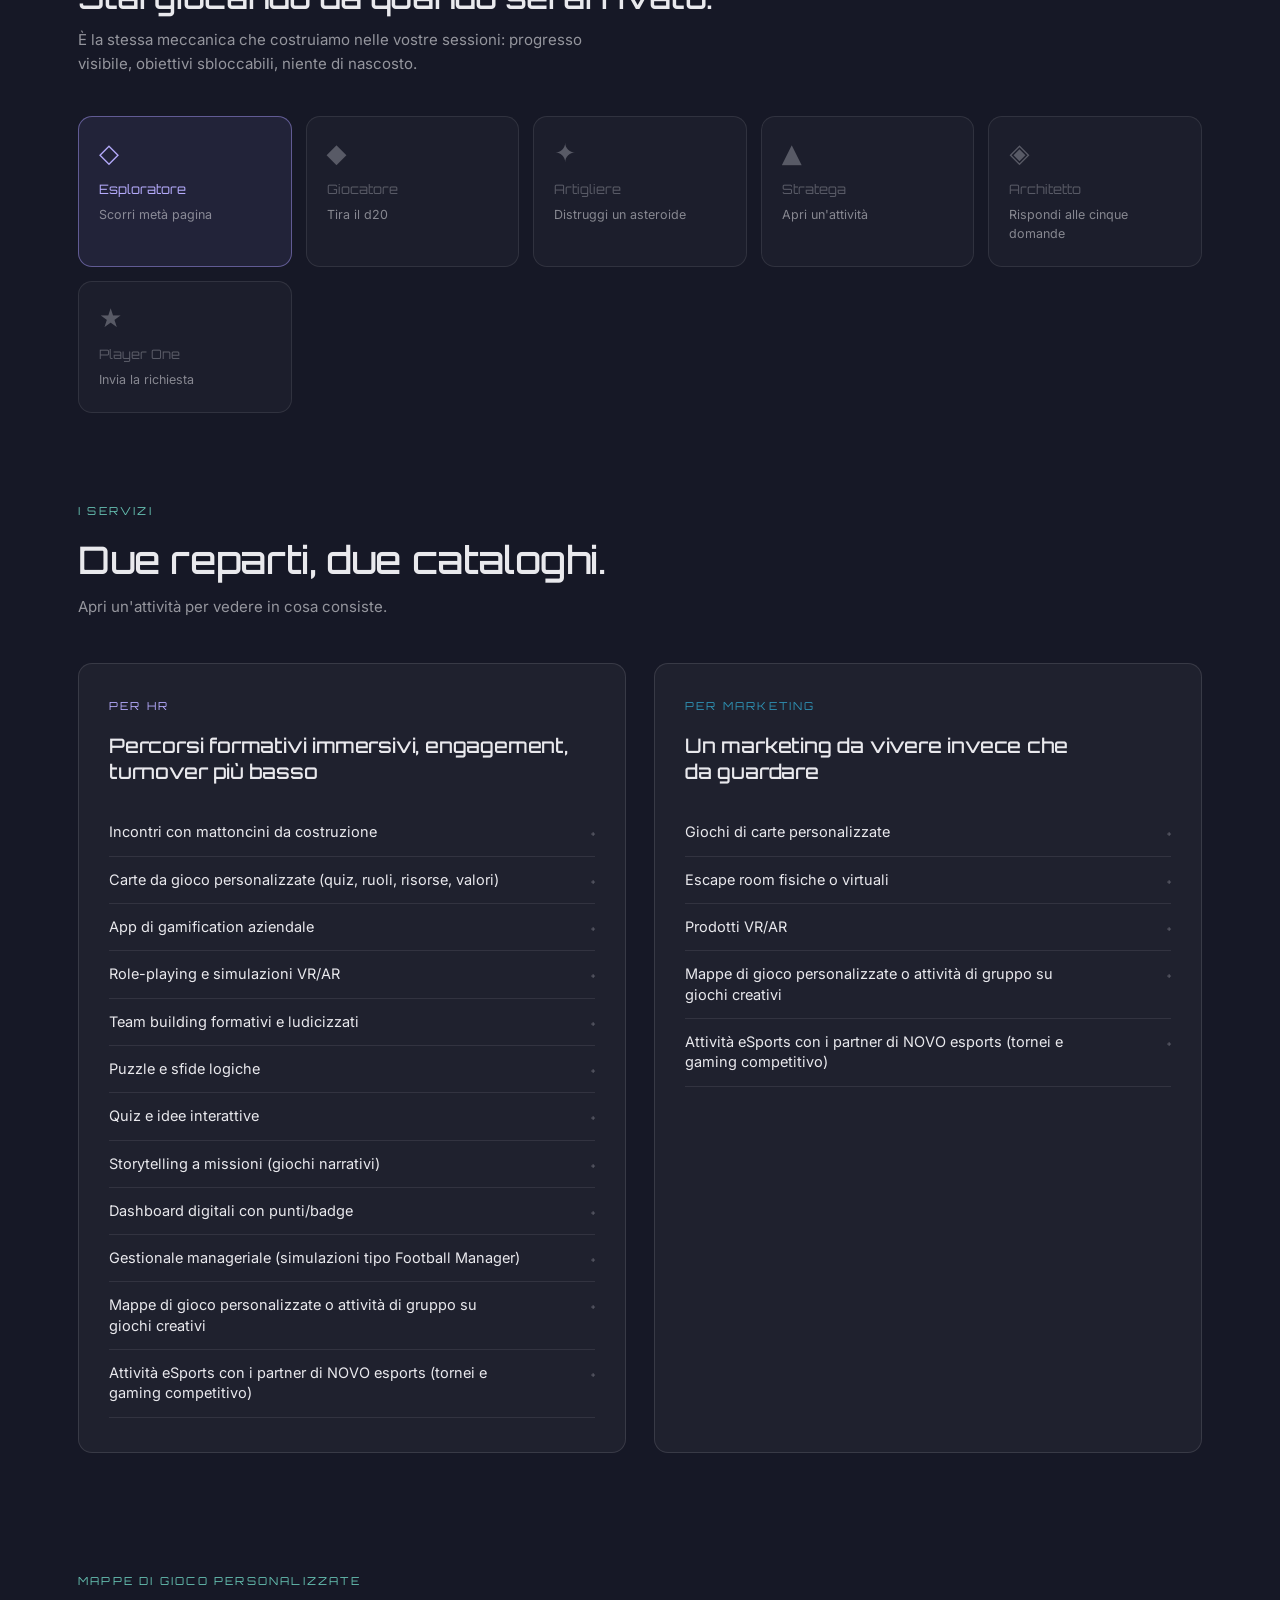
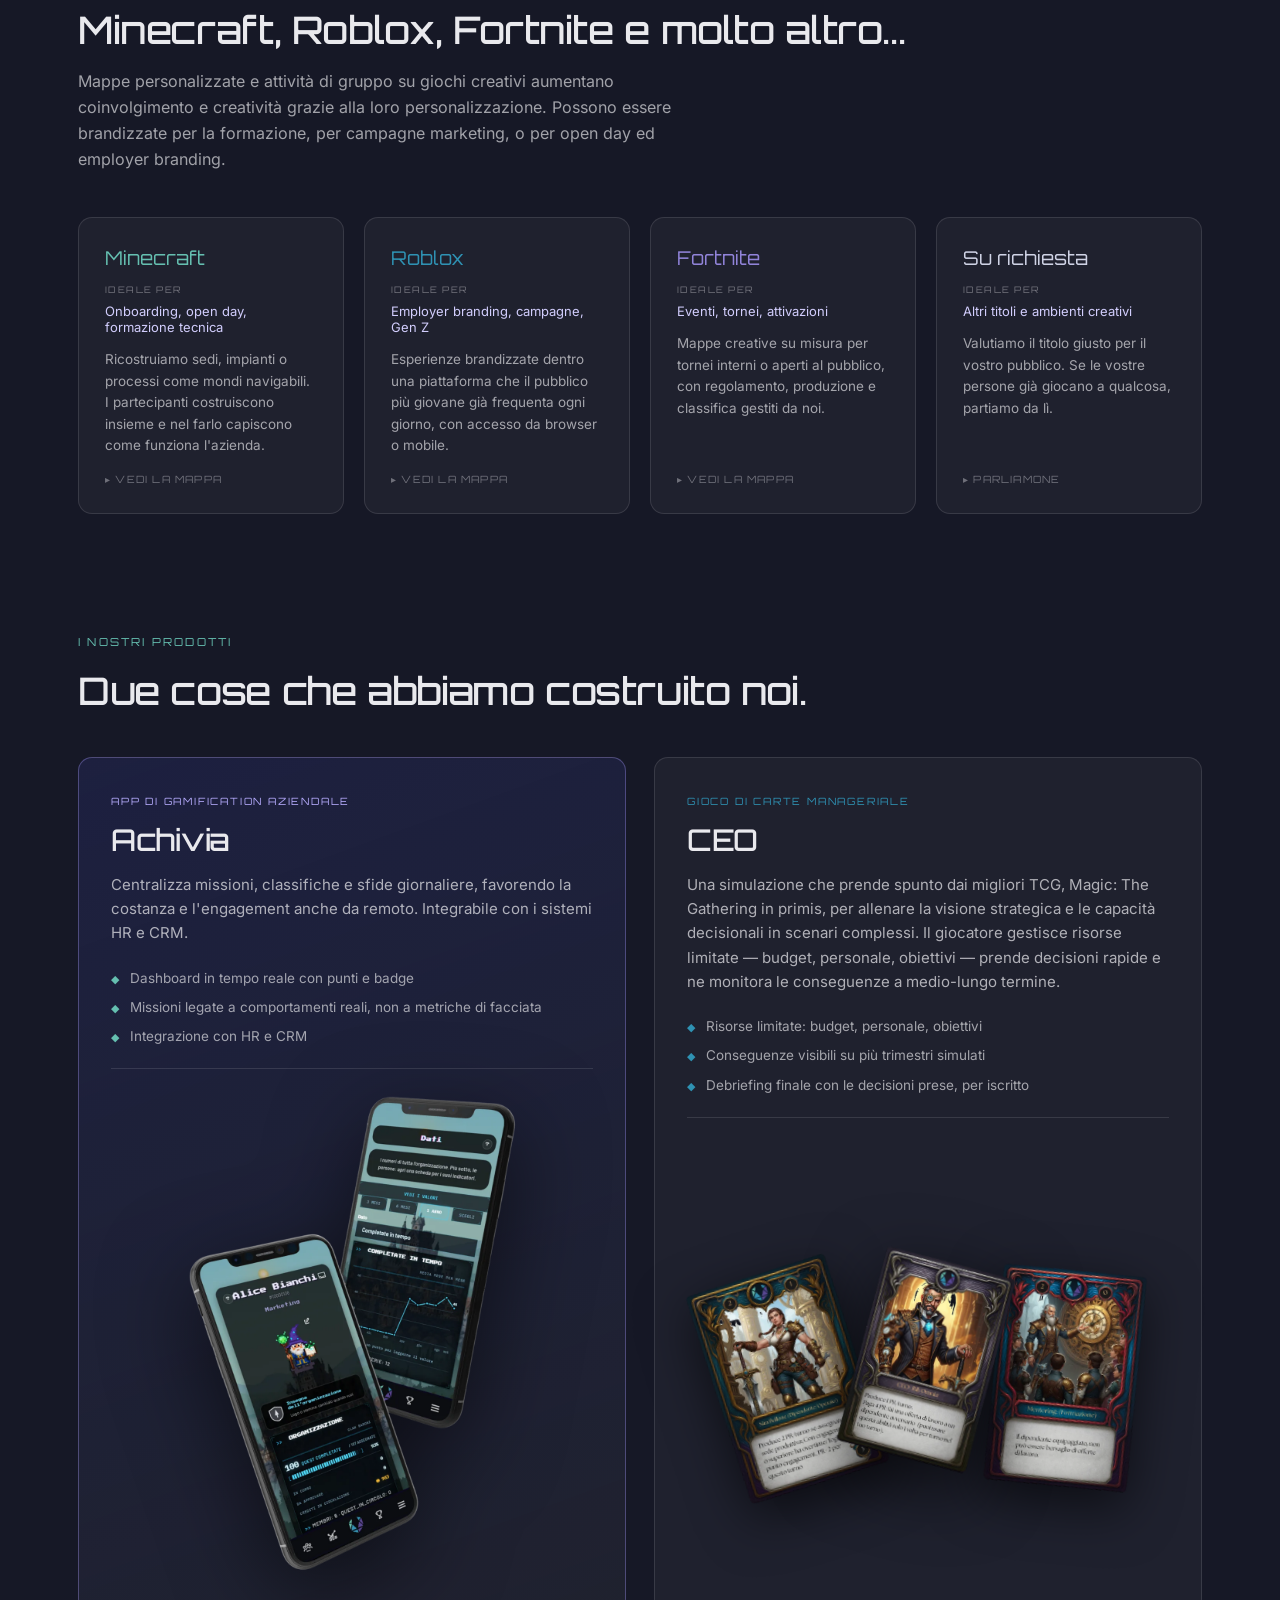
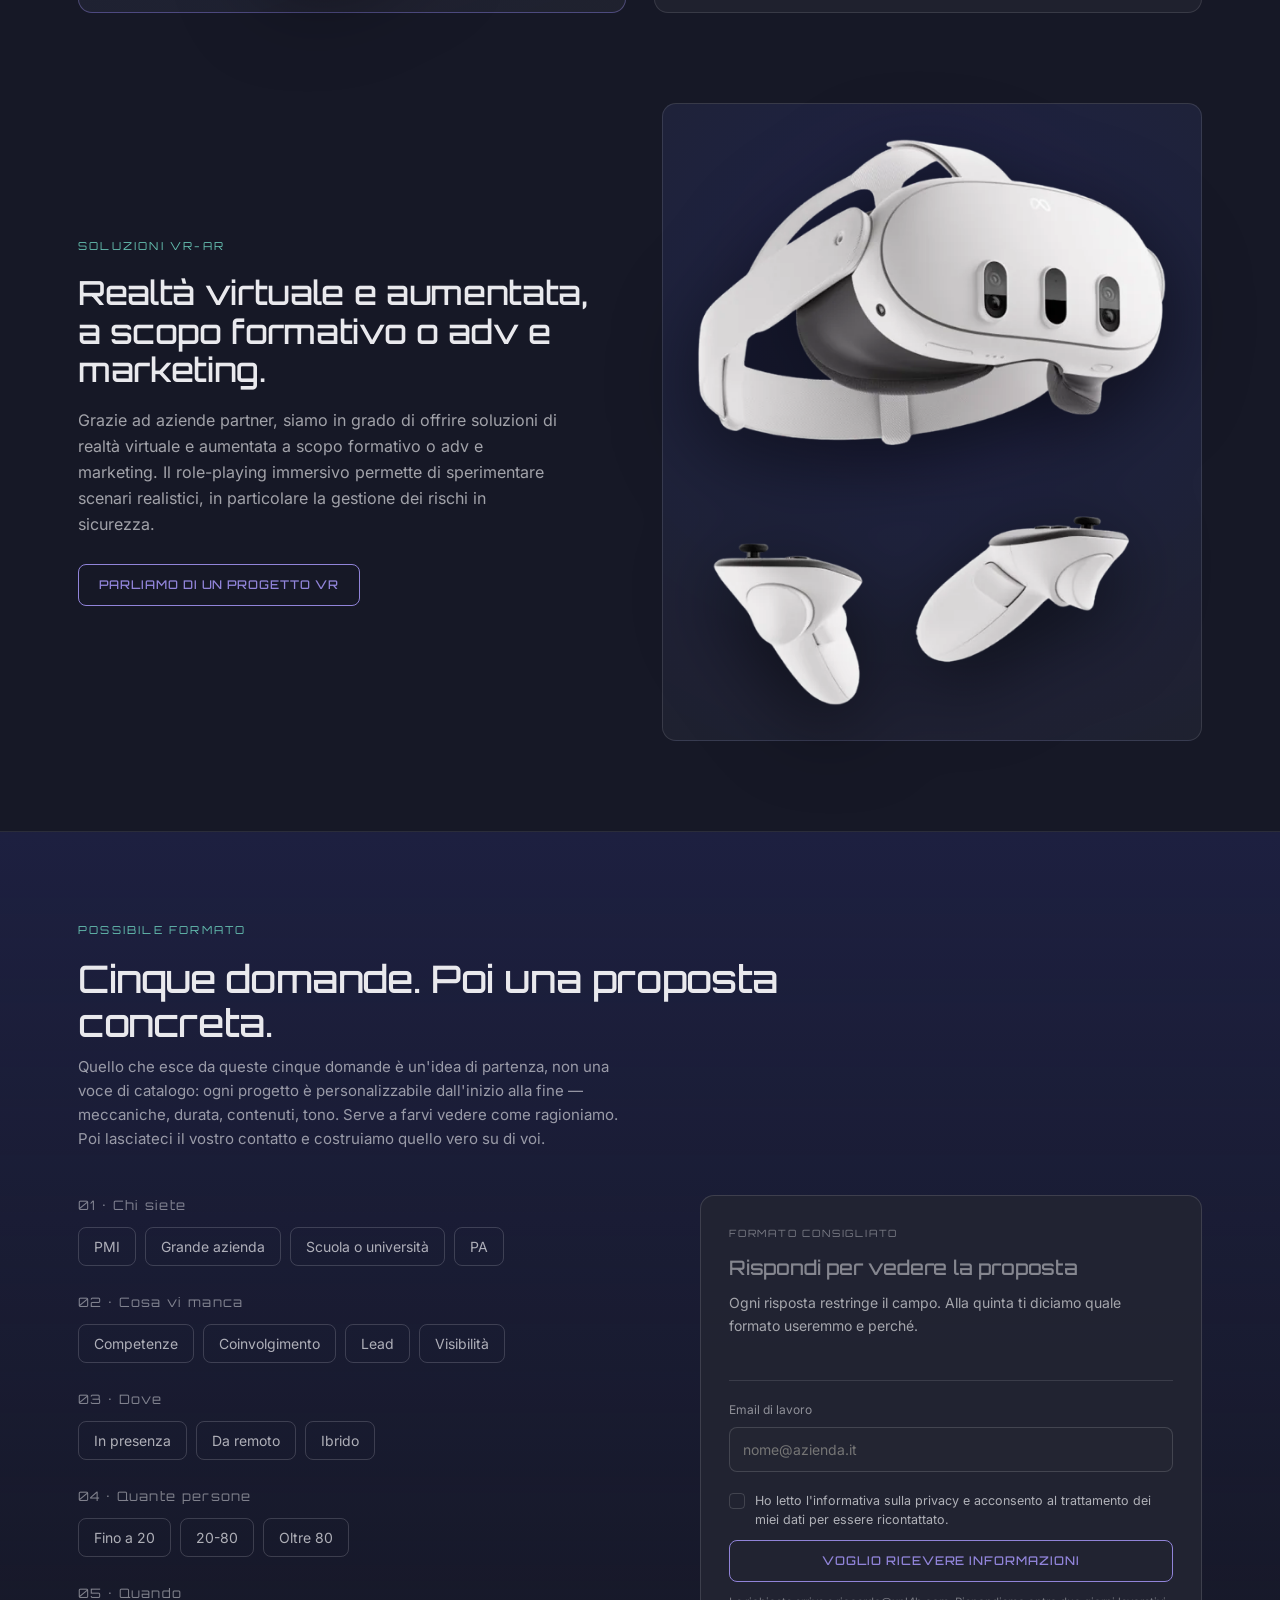
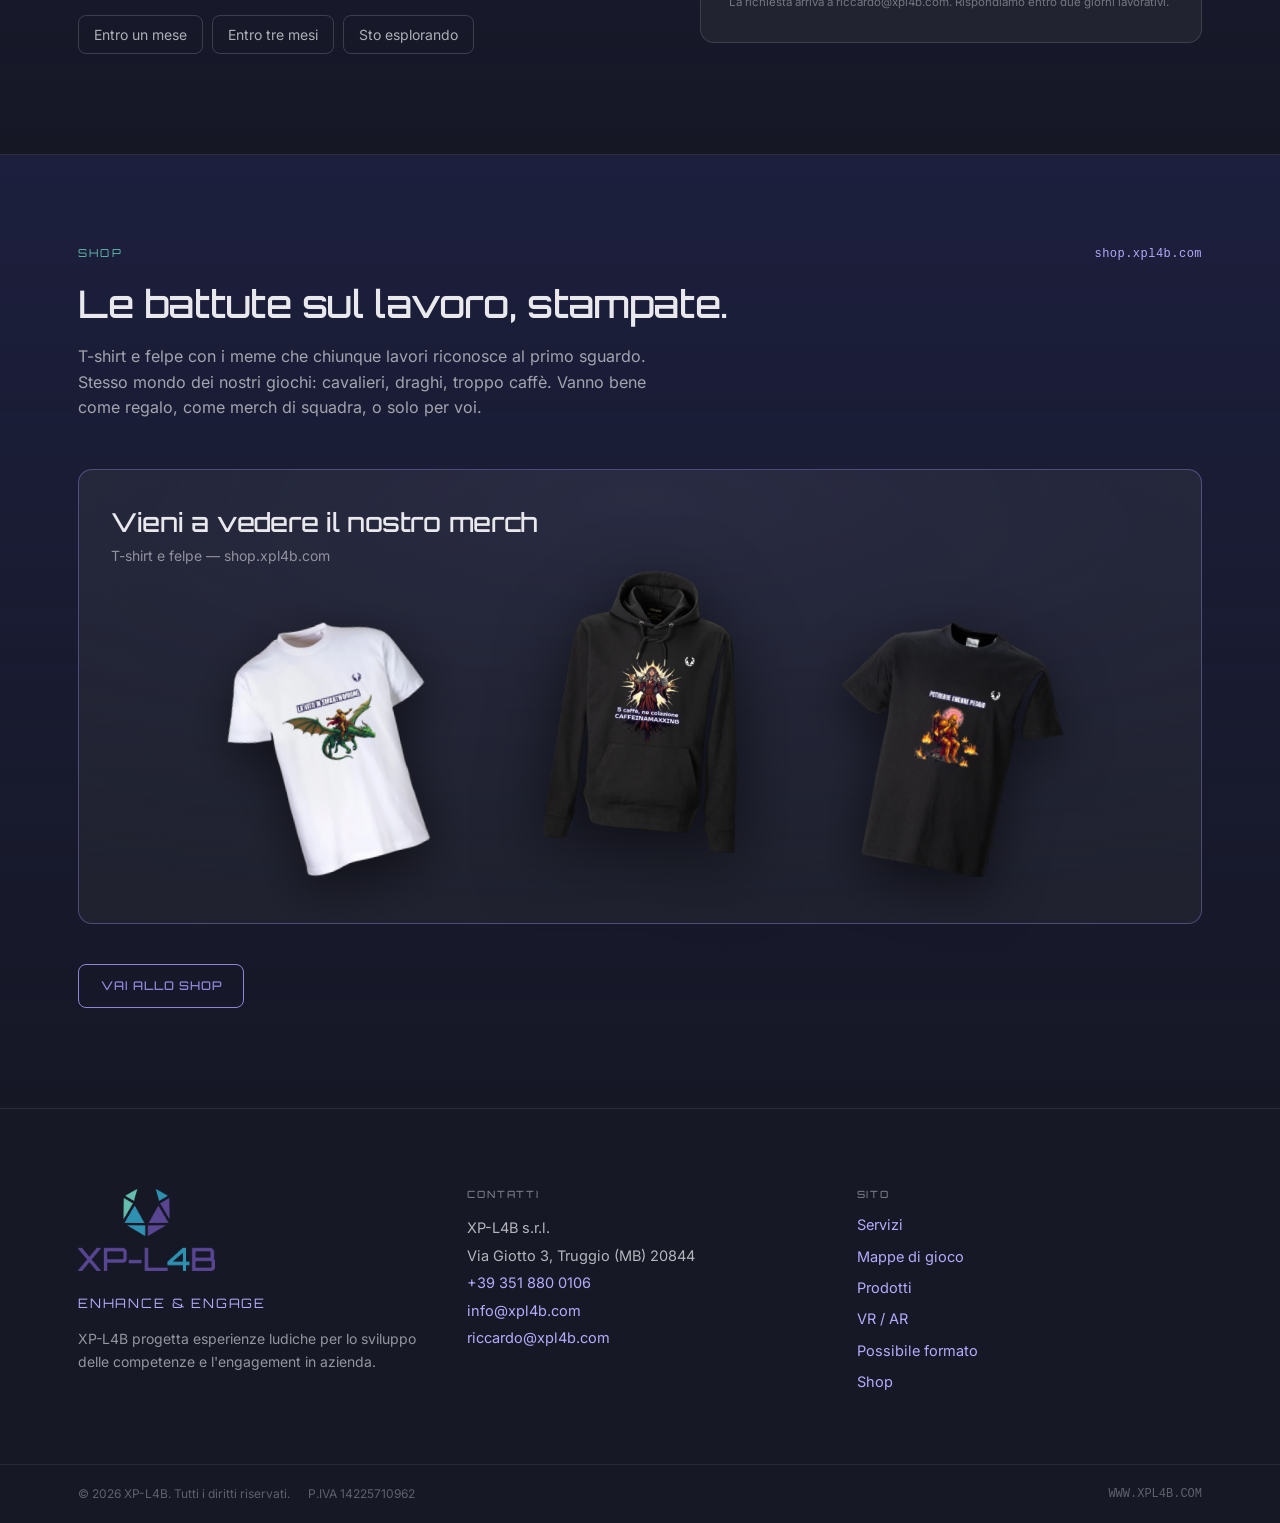
==== commit 717e6301: "Il logo del Sole 24 Ore torna della misura giusta Sembrava minuscolo accanto agli altri, e non era u" ====
--- a/index.html
+++ b/index.html
@@ -26,10 +26,10 @@
 
 <link rel="preload" href="assets/fonts/inter-latin.woff2" as="font" type="font/woff2" crossorigin>
 <link rel="preload" href="assets/fonts/orbitron-latin.woff2" as="font" type="font/woff2" crossorigin>
-<link rel="stylesheet" href="css/fonts.css?v=2026-09-09.4">
-<link rel="stylesheet" href="css/nocturne.css?v=2026-09-09.4">
-<link rel="stylesheet" href="css/site.css?v=2026-09-09.4">
-<script type="module" src="js/main.js?v=2026-09-09.4"></script>
+<link rel="stylesheet" href="css/fonts.css?v=2026-09-09.5">
+<link rel="stylesheet" href="css/nocturne.css?v=2026-09-09.5">
+<link rel="stylesheet" href="css/site.css?v=2026-09-09.5">
+<script type="module" src="js/main.js?v=2026-09-09.5"></script>
 </head>
 <body>
 
@@ -39,7 +39,7 @@
    what the current build is and, if it is older, reloads itself at a URL the
    cache has never seen. Once per session, so it can never loop. */
 (function () {
-  var BUILD = "2026-09-09.4";
+  var BUILD = "2026-09-09.5";
   try {
     /* One attempt per session, whatever happens. Comparing the stored value
        against BUILD instead would loop forever when the reload still returns
@@ -123,7 +123,7 @@
     <ul class="partners__grid">
       <li class="partners__cell"><img src="assets/partner-07-mono.png" width="480" height="95" loading="lazy" decoding="async" alt="UniCredit"></li>
       <li class="partners__cell"><img src="assets/partner-11-mono.png" width="400" height="218" loading="lazy" decoding="async" alt="ManpowerGroup"></li>
-      <li class="partners__cell"><img src="assets/partner-09-mono.png" width="480" height="340" loading="lazy" decoding="async" alt="Gruppo Il Sole 24 Ore"></li>
+      <li class="partners__cell"><img src="assets/partner-09-mono.png" width="428" height="133" loading="lazy" decoding="async" alt="Gruppo Il Sole 24 Ore"></li>
       <li class="partners__cell"><img src="assets/partner-08-mono.png" width="320" height="166" loading="lazy" decoding="async" alt="Confindustria"></li>
       <li class="partners__cell"><img src="assets/partner-04-mono.png" width="360" height="115" loading="lazy" decoding="async" alt="Cegeka"></li>
       <li class="partners__cell"><img src="assets/partner-00-mono.png" width="444" height="120" loading="lazy" decoding="async" alt="NOVANEXT training"></li>
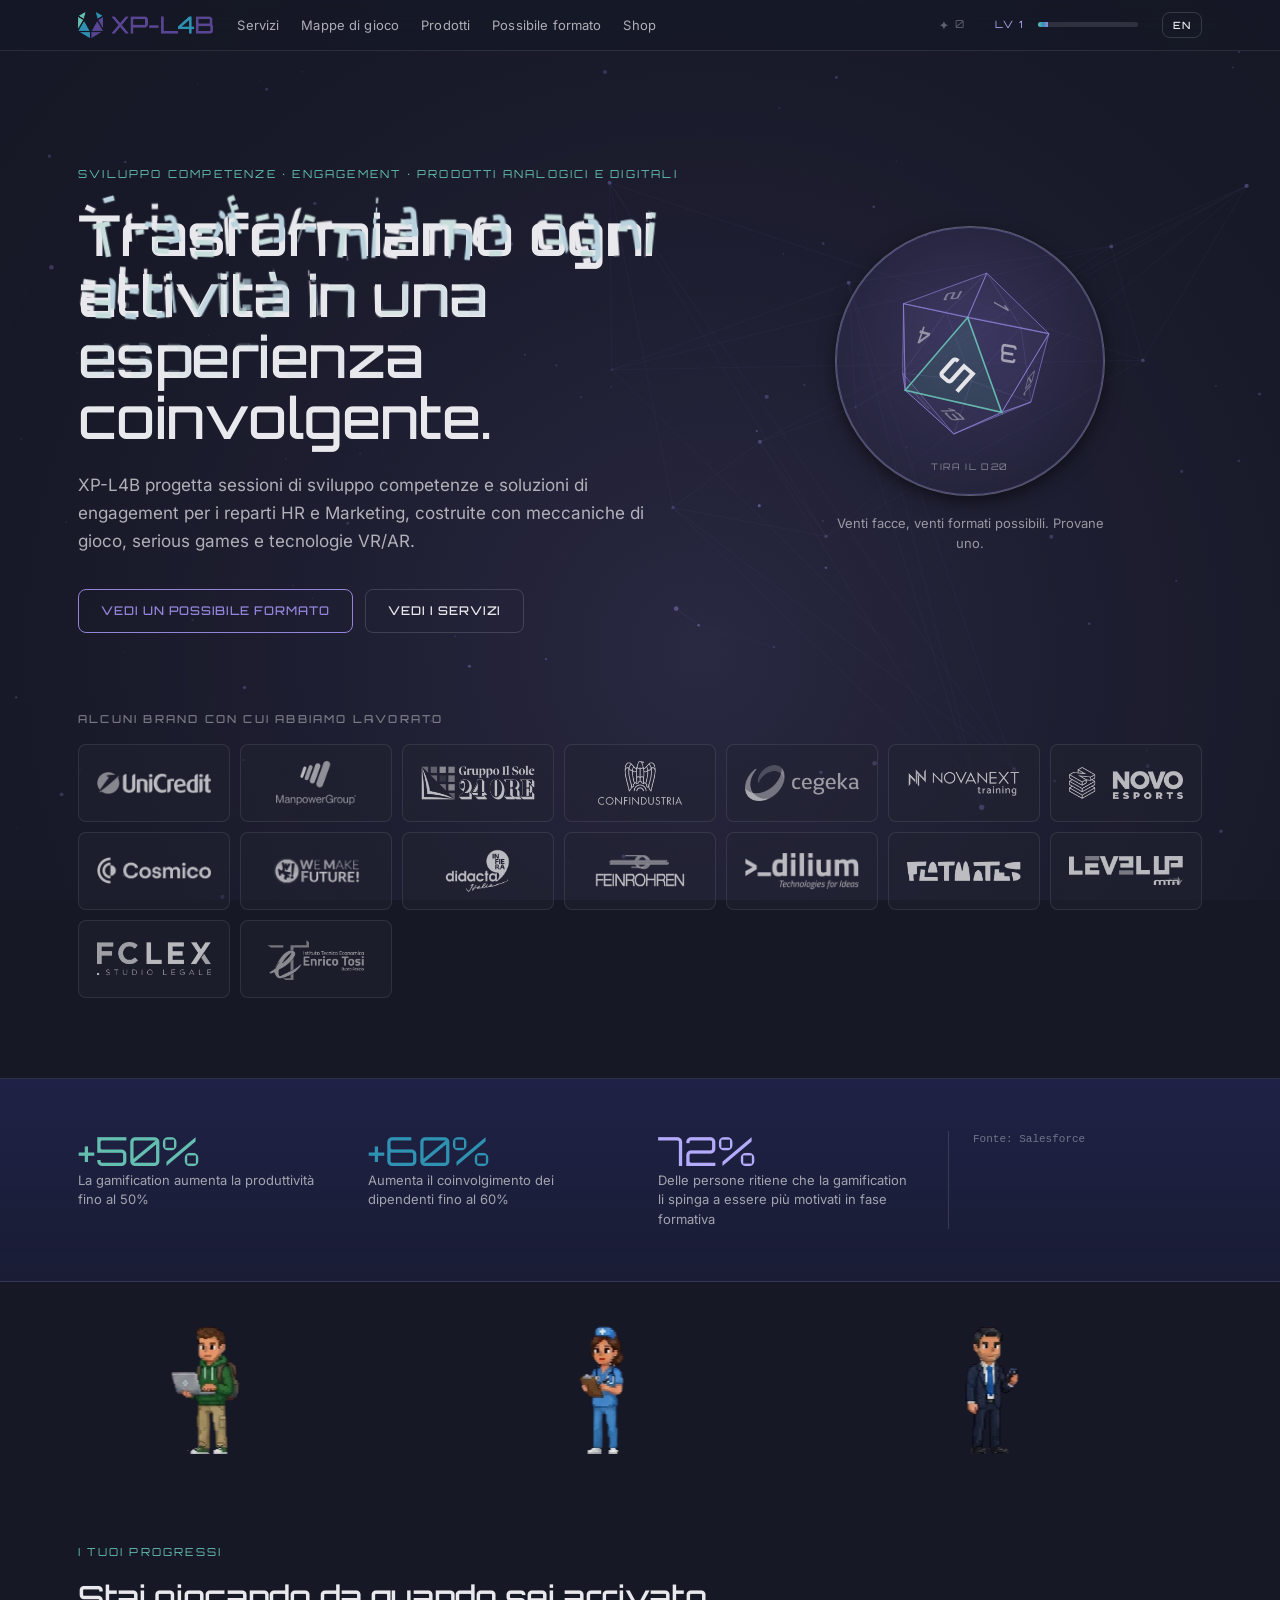
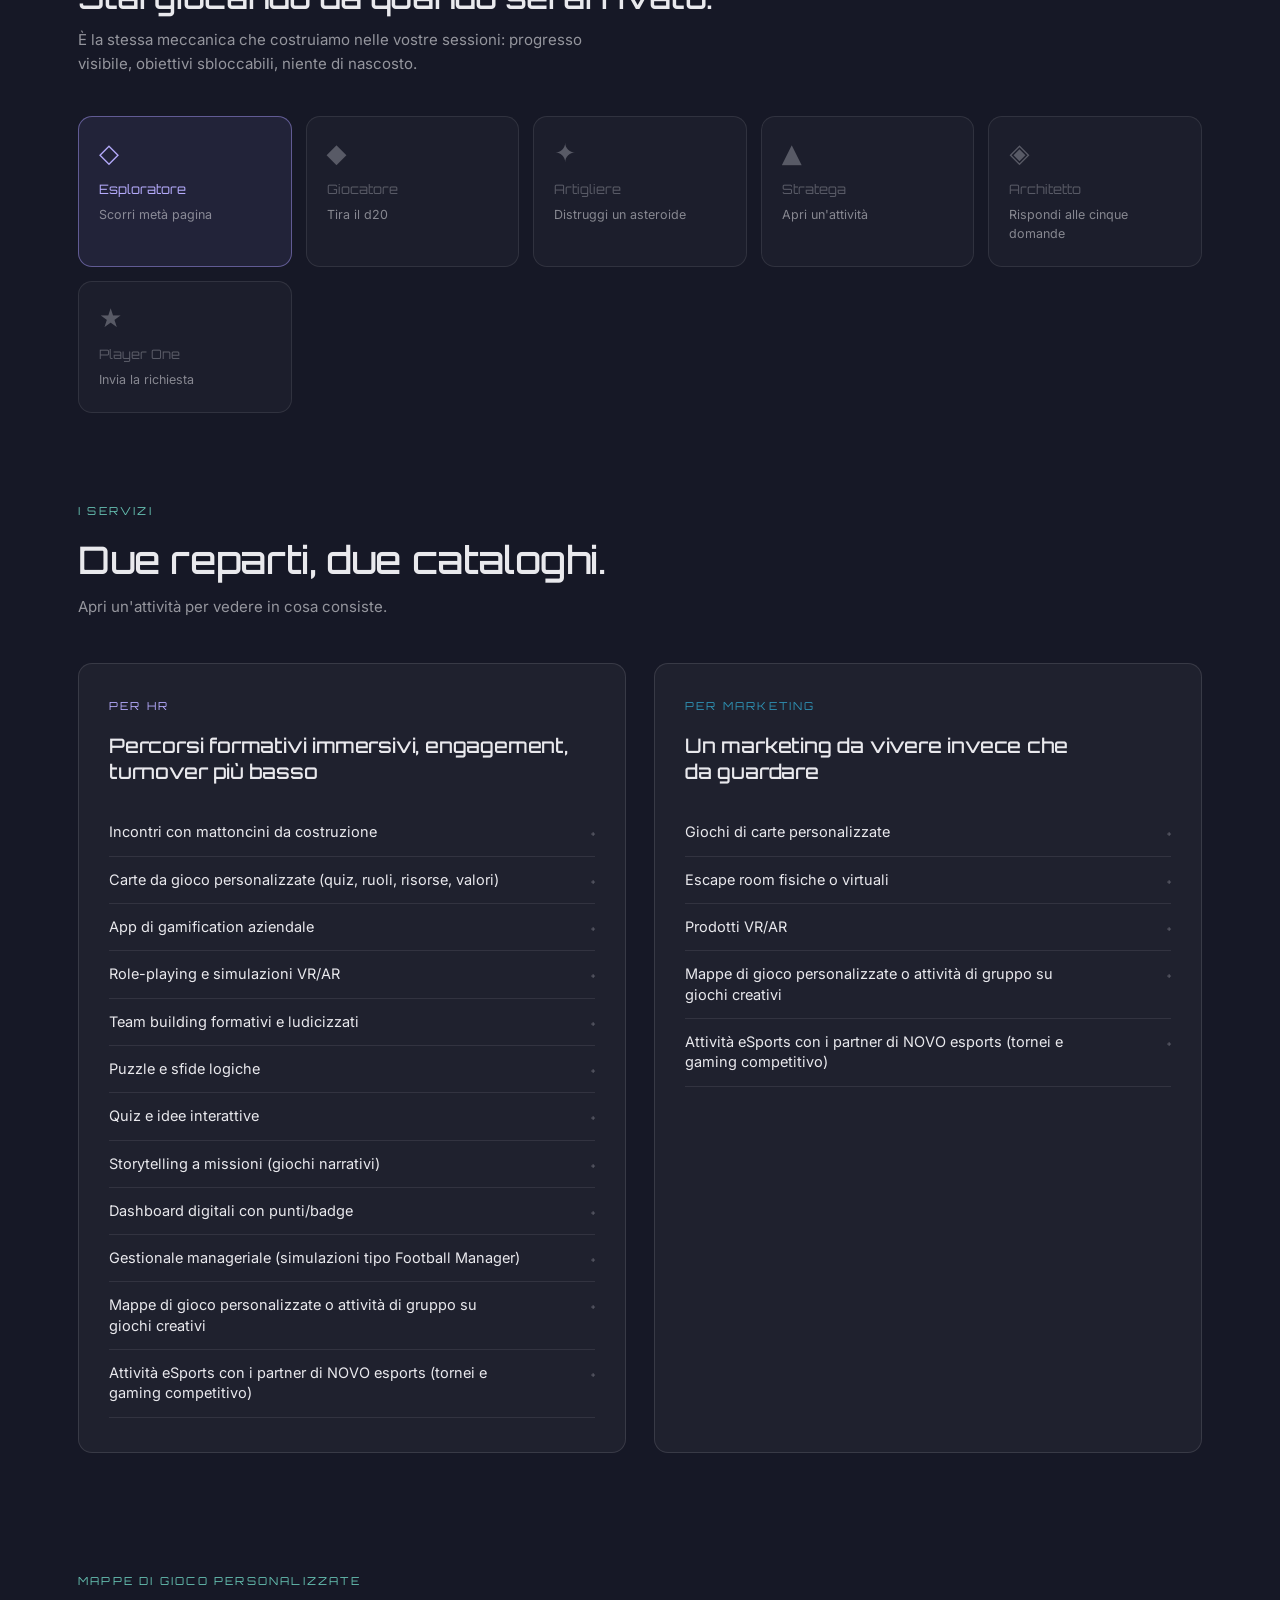
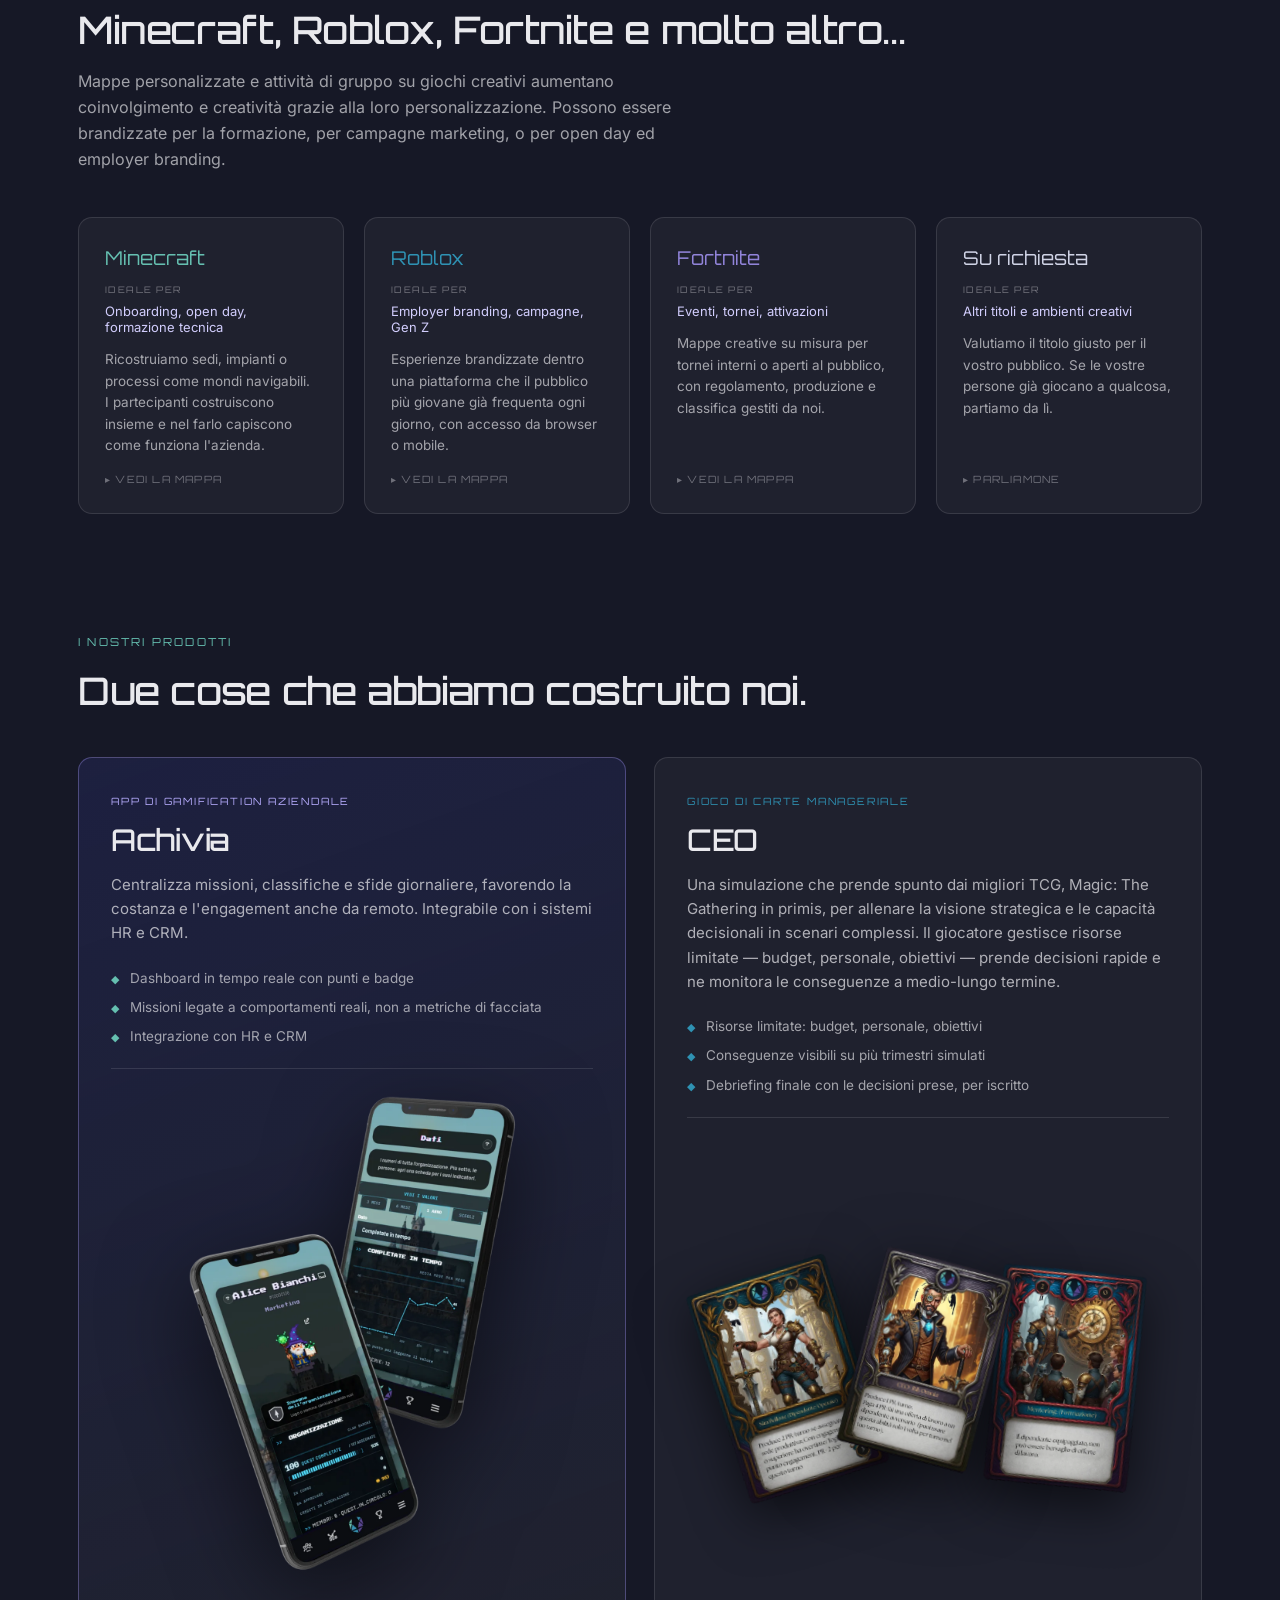
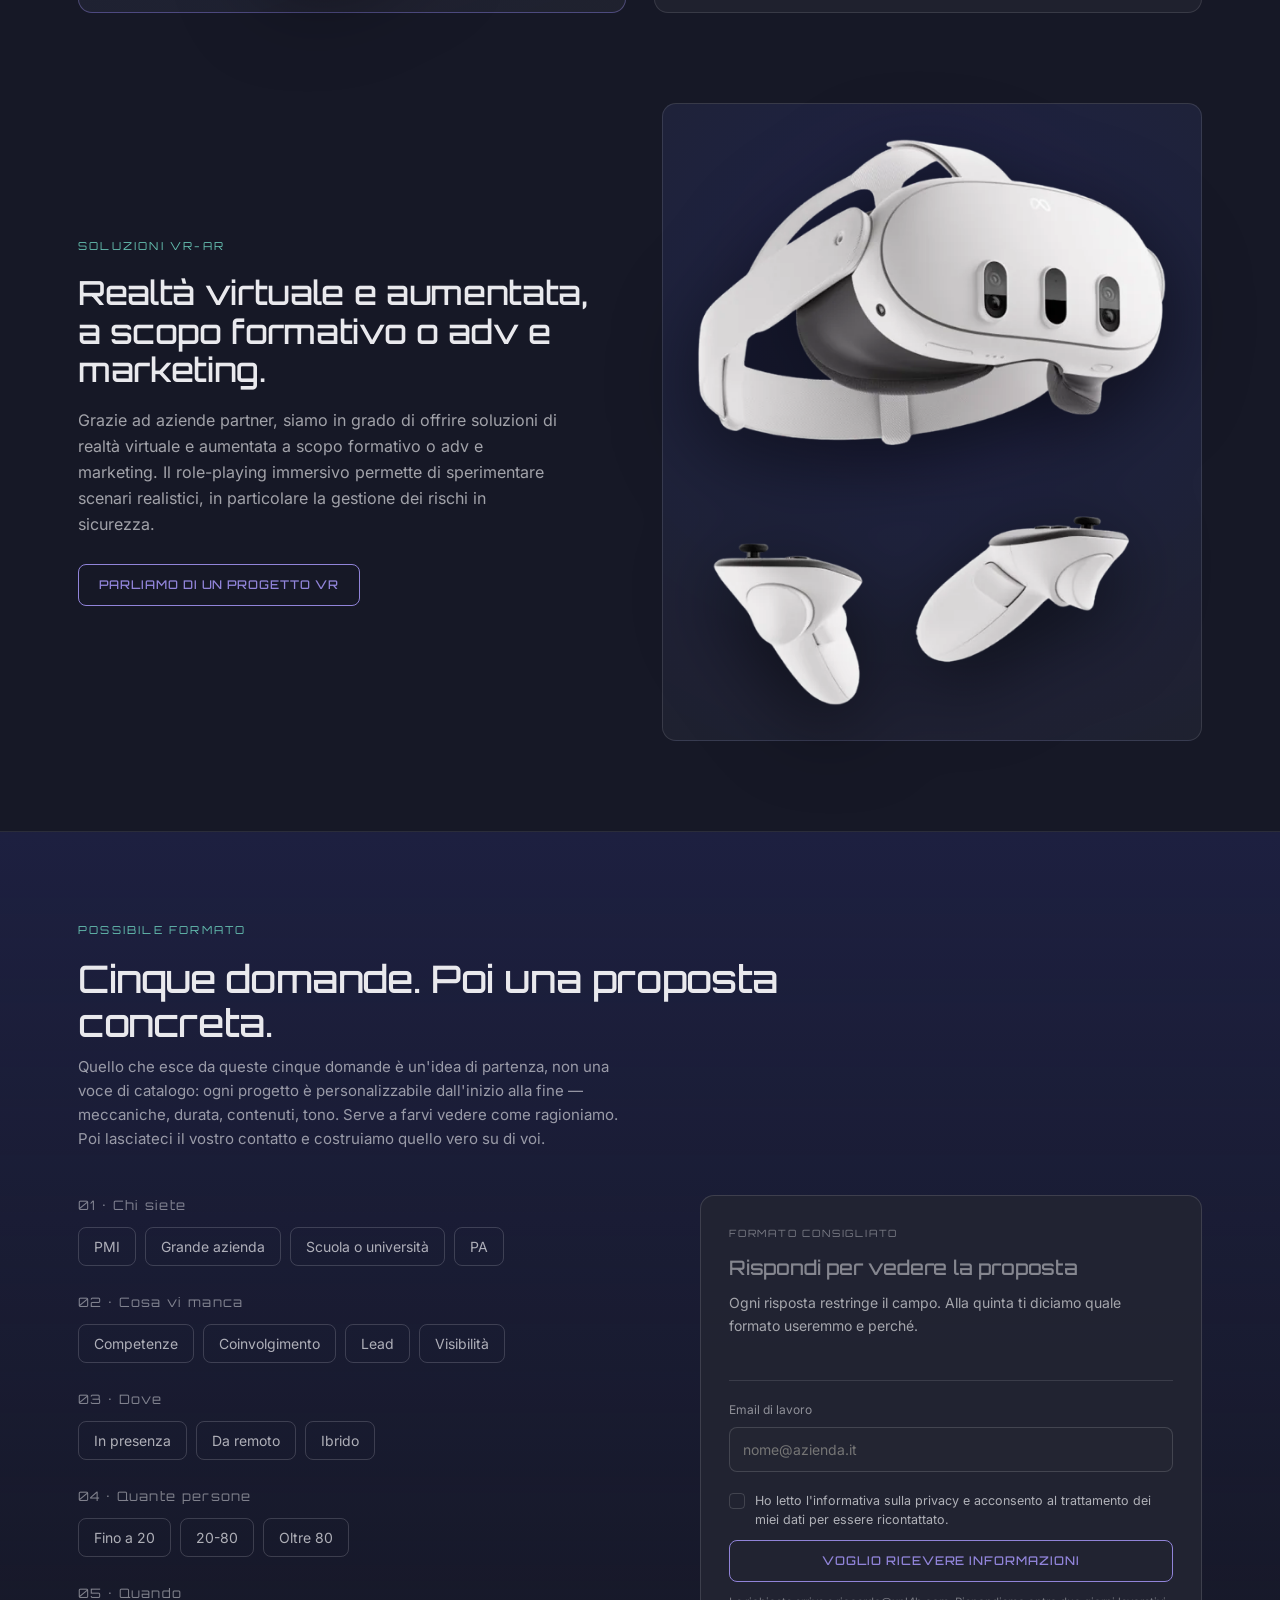
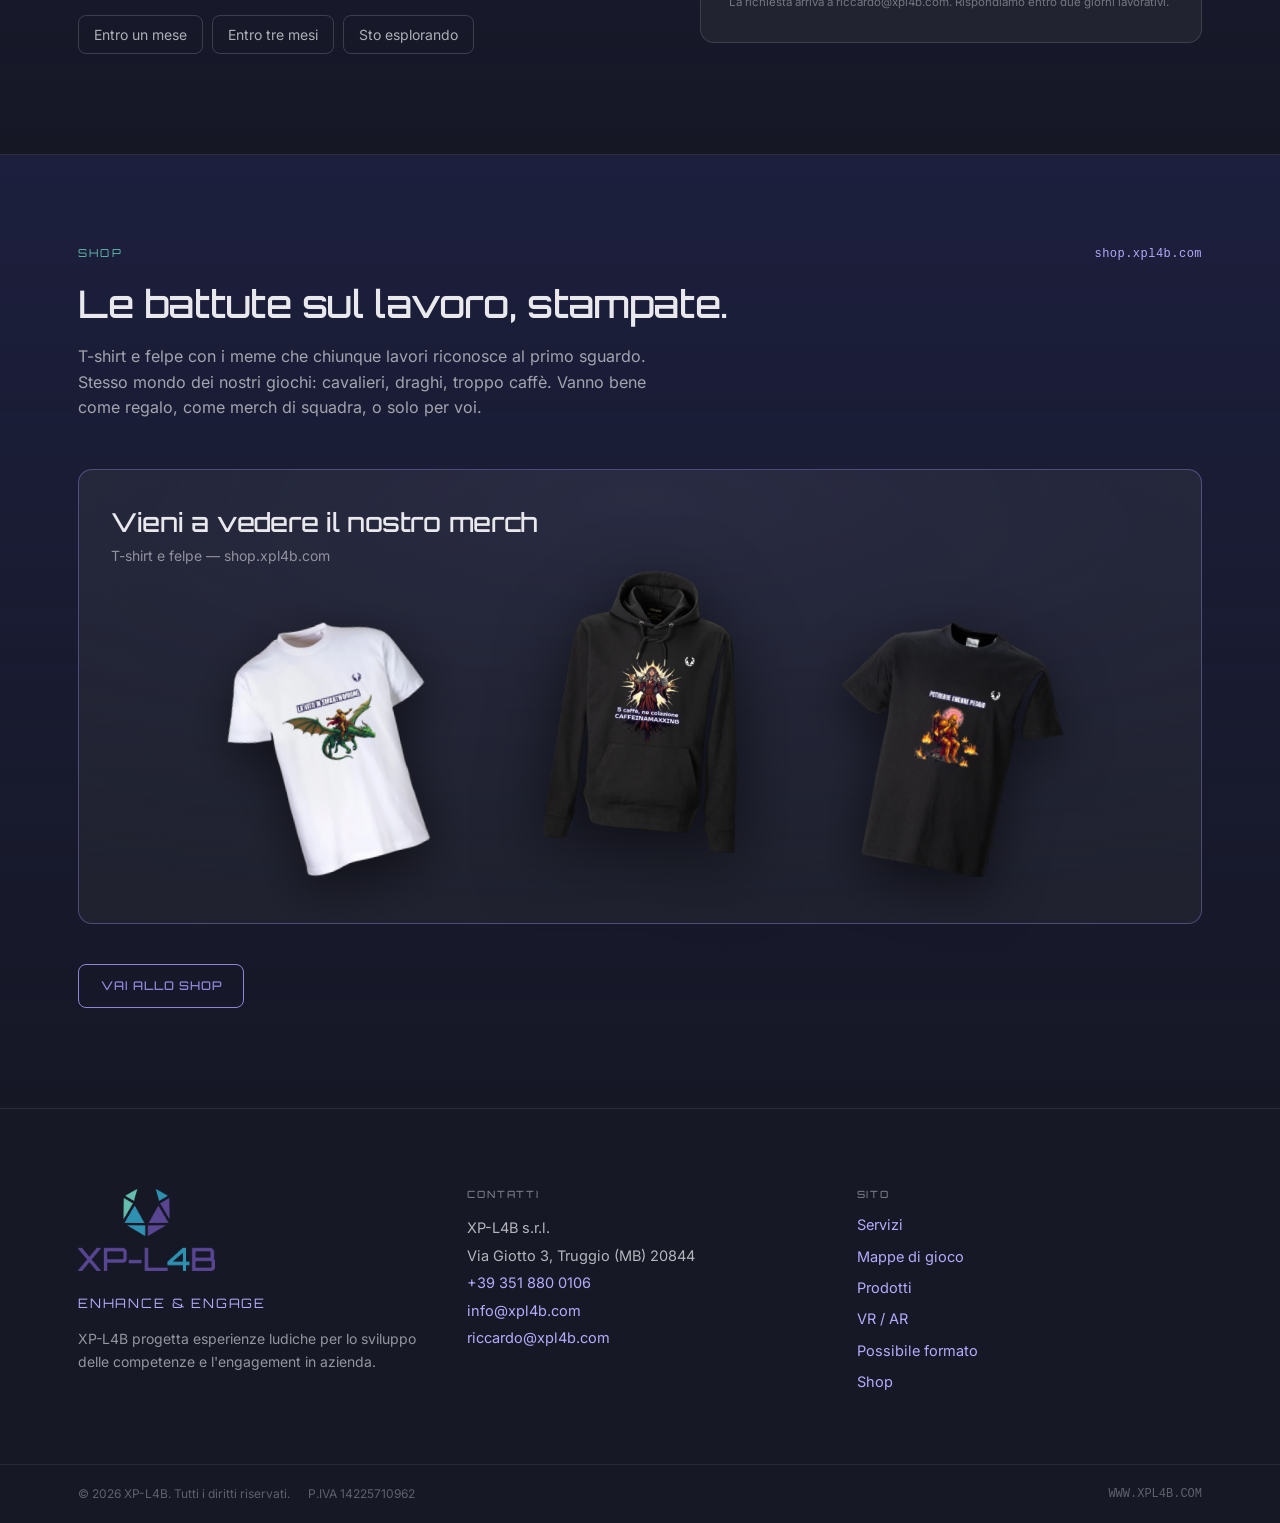
==== commit 8671e36b: "Stessa densità per tutti i loghi partner Alcuni sembravano più bianchi di altri, e il foglio di stil" ====
--- a/index.html
+++ b/index.html
@@ -26,10 +26,10 @@
 
 <link rel="preload" href="assets/fonts/inter-latin.woff2" as="font" type="font/woff2" crossorigin>
 <link rel="preload" href="assets/fonts/orbitron-latin.woff2" as="font" type="font/woff2" crossorigin>
-<link rel="stylesheet" href="css/fonts.css?v=2026-09-09.5">
-<link rel="stylesheet" href="css/nocturne.css?v=2026-09-09.5">
-<link rel="stylesheet" href="css/site.css?v=2026-09-09.5">
-<script type="module" src="js/main.js?v=2026-09-09.5"></script>
+<link rel="stylesheet" href="css/fonts.css?v=2026-09-09.6">
+<link rel="stylesheet" href="css/nocturne.css?v=2026-09-09.6">
+<link rel="stylesheet" href="css/site.css?v=2026-09-09.6">
+<script type="module" src="js/main.js?v=2026-09-09.6"></script>
 </head>
 <body>
 
@@ -39,7 +39,7 @@
    what the current build is and, if it is older, reloads itself at a URL the
    cache has never seen. Once per session, so it can never loop. */
 (function () {
-  var BUILD = "2026-09-09.5";
+  var BUILD = "2026-09-09.6";
   try {
     /* One attempt per session, whatever happens. Comparing the stored value
        against BUILD instead would loop forever when the reload still returns
